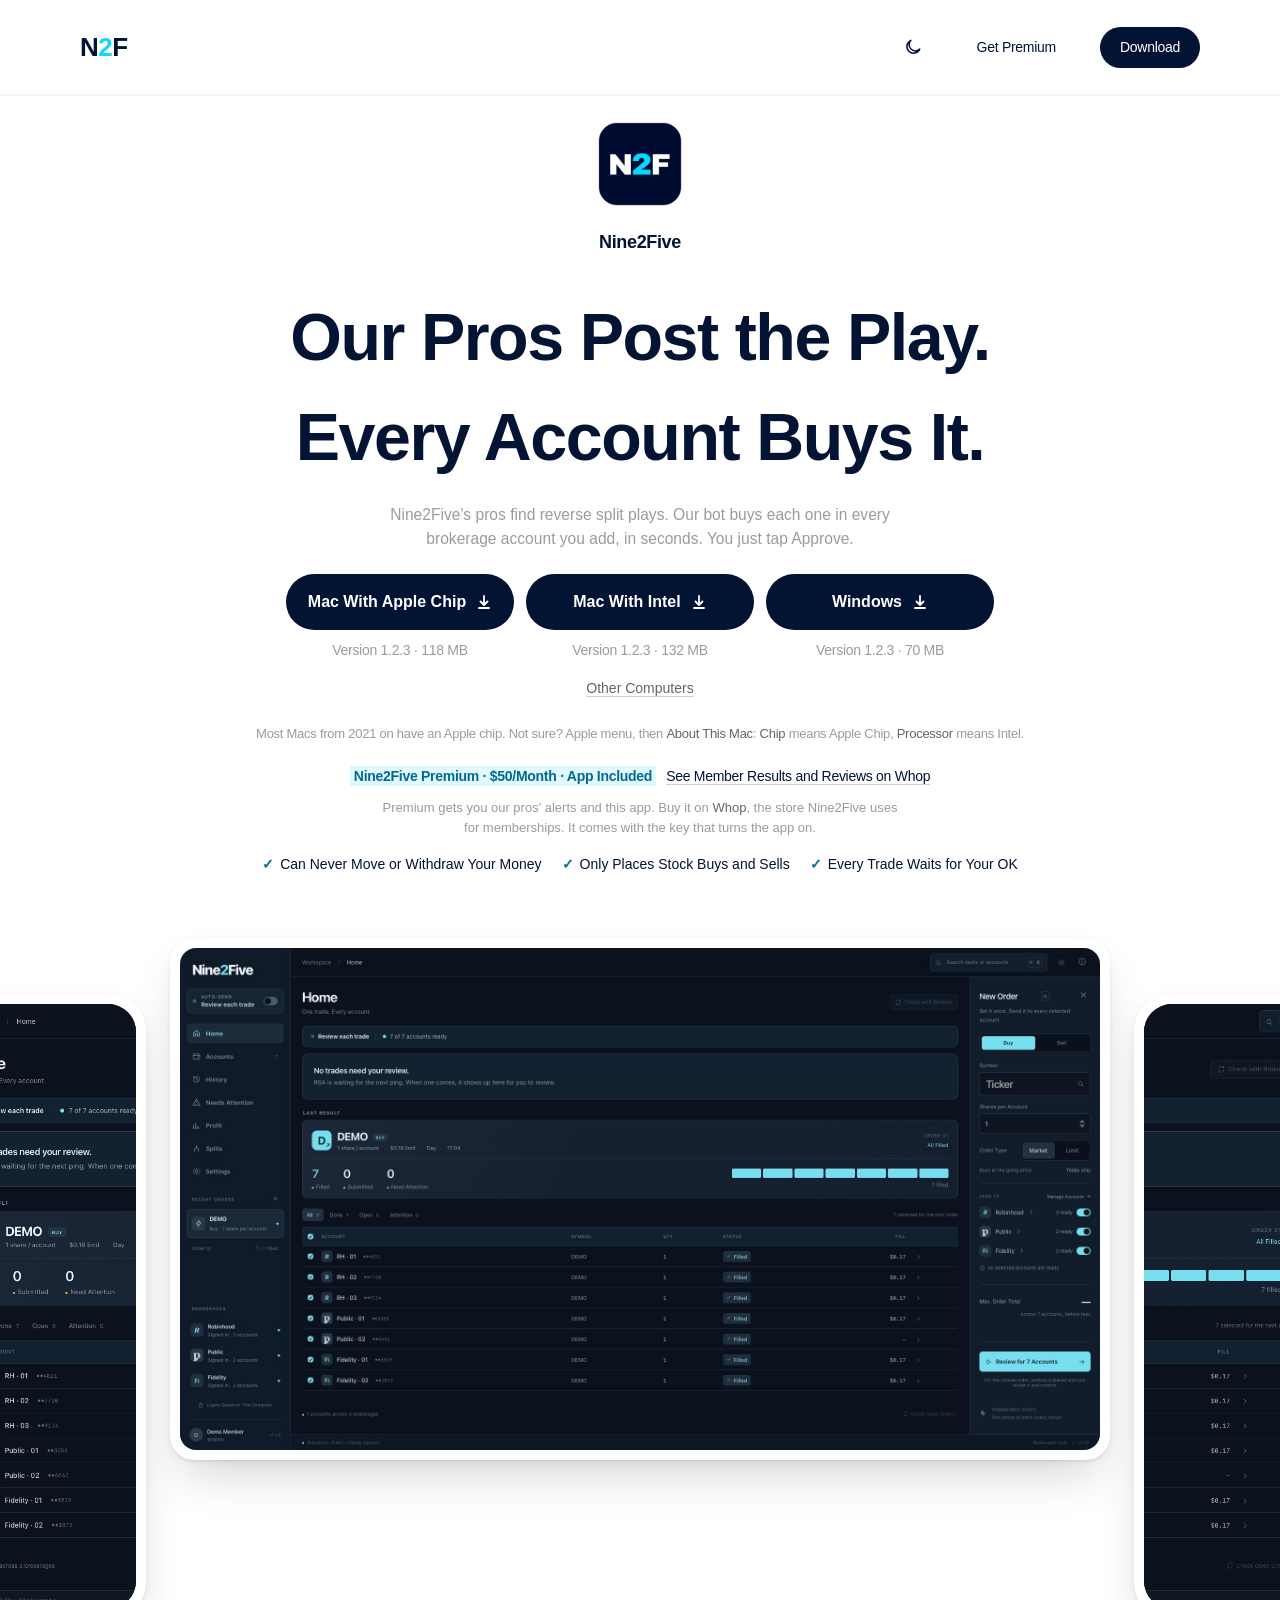
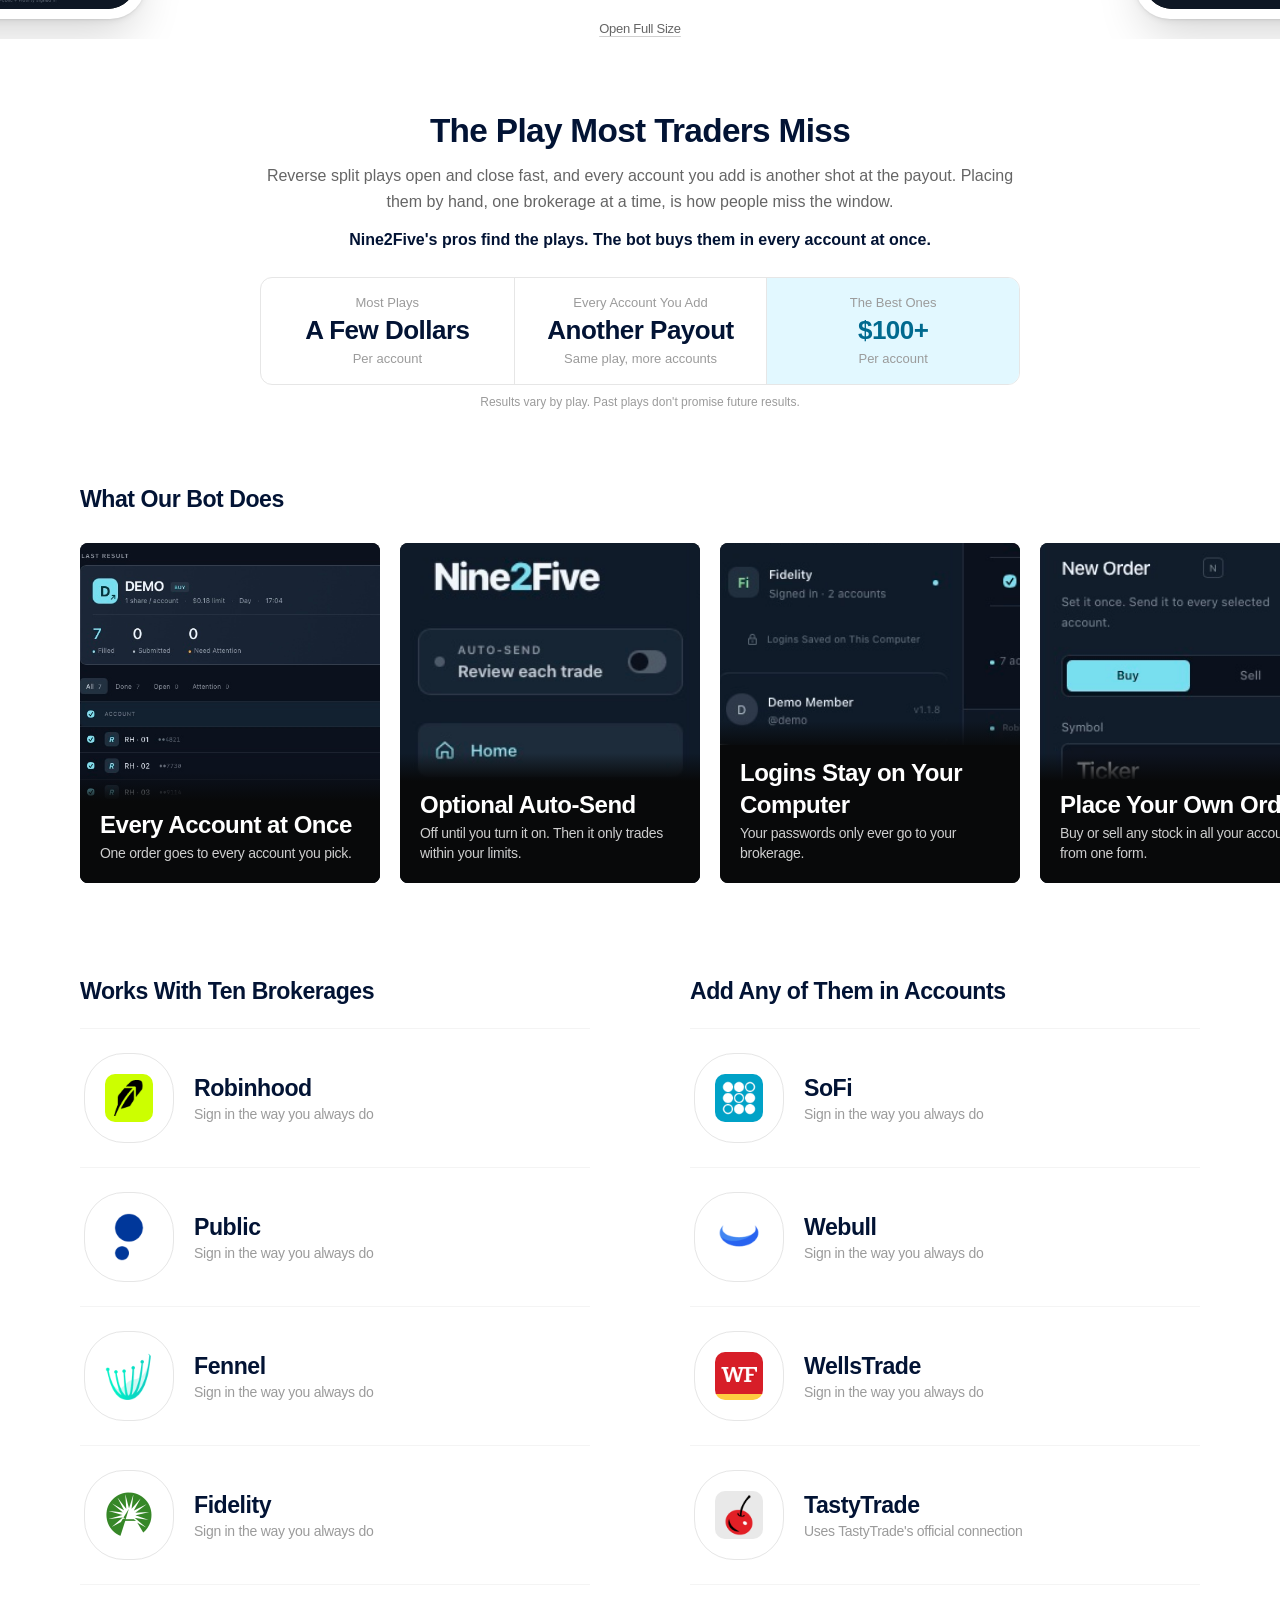
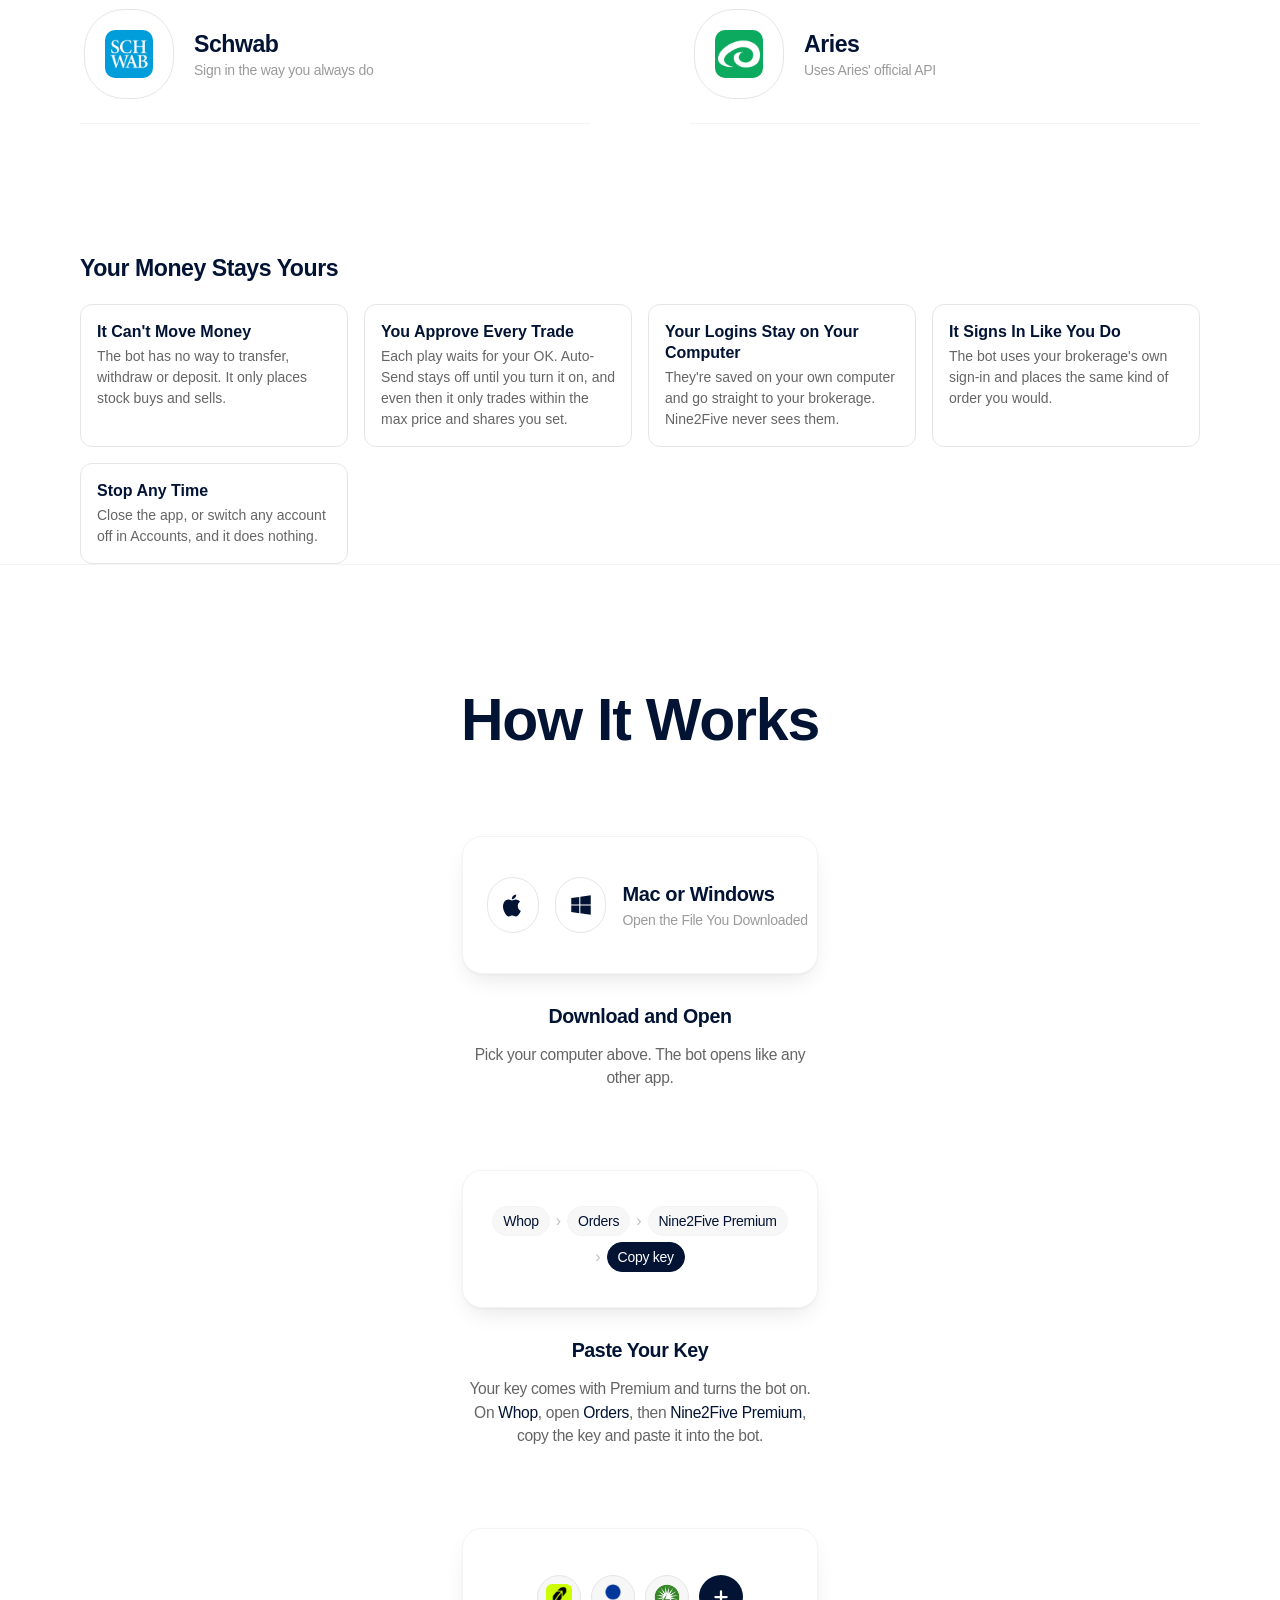
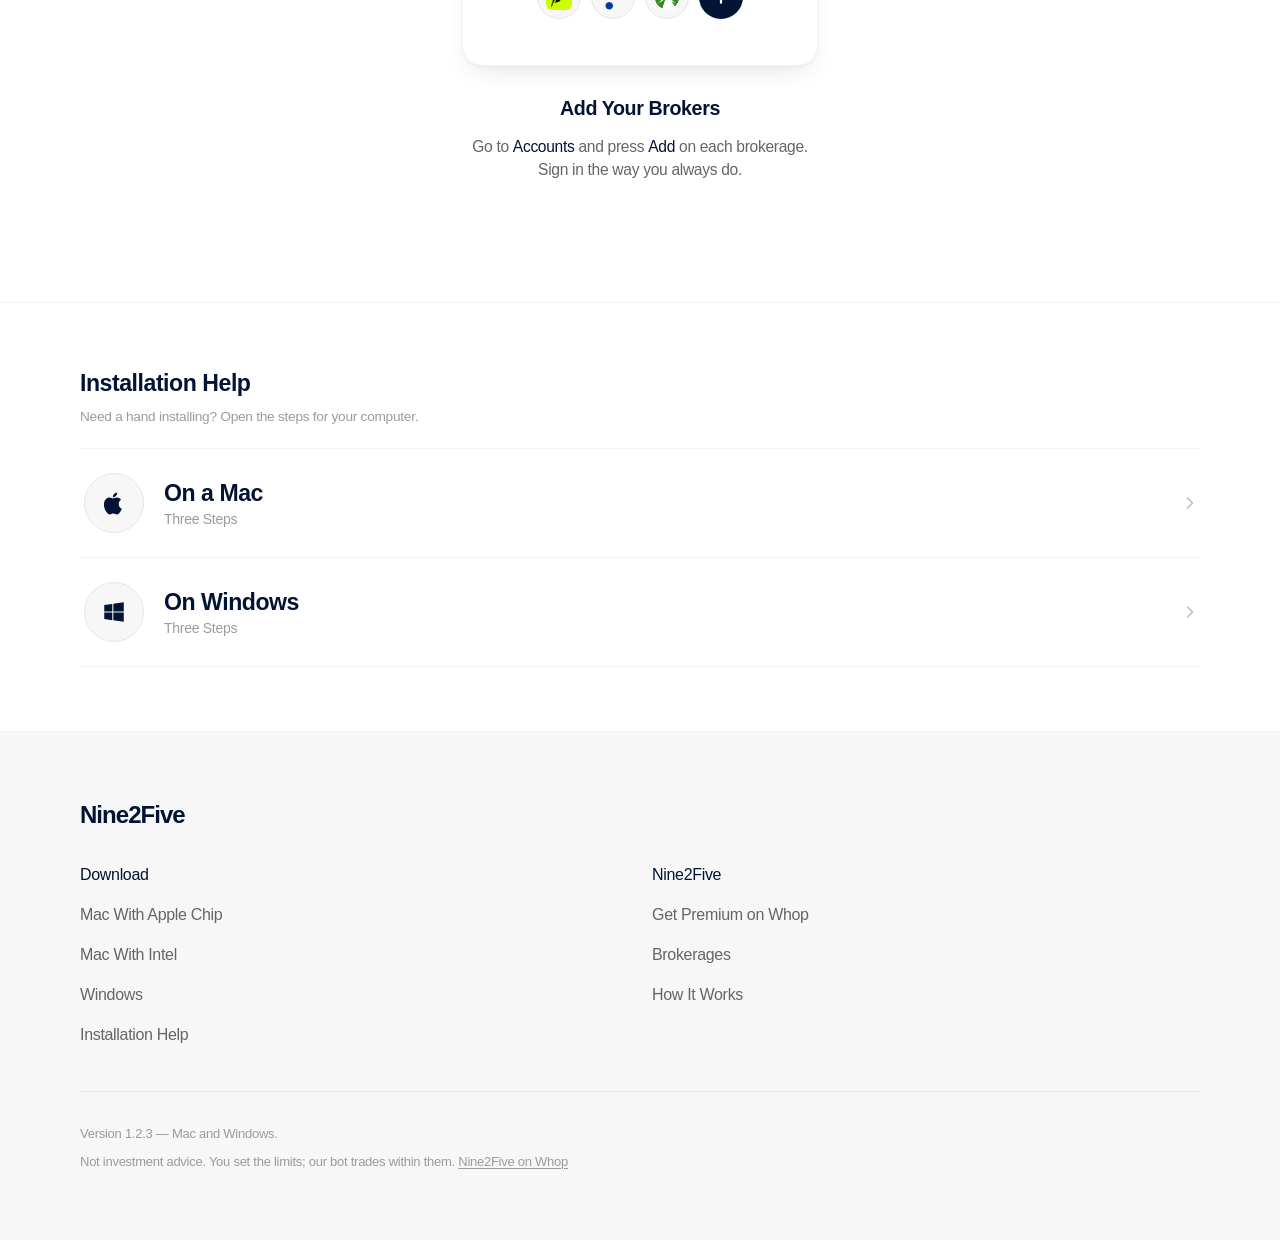
==== index.html @ 112e2617 "Revert "RSA 1.2.4" This reverts commit aee859b80b00ed5a3b3fd7ca9070cc7a23adeeb8." ====
<!doctype html>
<html lang="en">
<head>
<script>
// light or dark before anything draws: the visitor's own pick, else their computer's setting
(function () {
  var t = null;
  try { t = localStorage.getItem("n2f-theme"); } catch (e) {}
  if (t !== "light" && t !== "dark") t = window.matchMedia && matchMedia("(prefers-color-scheme: dark)").matches ? "dark" : "light";
  document.documentElement.dataset.theme = t;
})();
</script>
<meta charset="utf-8">
<meta name="viewport" content="width=device-width,initial-scale=1">
<title>Download the Nine2Five Bot</title>
<meta name="description" content="Our bot, built for Nine2Five members. When Nine2Five posts a reverse split play, our bot buys it in every brokerage account you add, in seconds. Included with Nine2Five Premium. Mac and Windows. Included with Nine2Five Premium, $50.00 a month.">
<link rel="icon" href="icon-256.png">
<link rel="preconnect" href="https://api.fontshare.com">
<link rel="preconnect" href="https://cdn.fontshare.com" crossorigin>
<link href="https://api.fontshare.com/v2/css?f[]=satoshi@400,500,700,900&display=swap" rel="stylesheet">
<style>
/* Tokens pulled from joinautopilot.com with getComputedStyle (1440x900, Firefox) */
:root {
  --ink: #212121;        /* body text */
  --h1: #021334;         /* hero headline (logo navy) */
  --black: #021334;      /* section titles, strong text (logo navy) */
  --body: #656565;       /* step copy, footer links */
  --quiet: #9B9B9B;      /* hero sub, small captions */
  --line: #F4F4F4;       /* nav 2px line, row dividers, section borders */
  --well: #F7F7F7;       /* footer */
  --ring: #E6E6E6;       /* avatar ring (lab 91.6) */
  --green: #006a8f; --green-bg: #e2f8ff;   /* Premium tag: logo cyan family, readable on white */
  --cyan: #10d6fe;       /* logo cyan */
  --bg: #fff;            /* page, nav, cards */
  --strong: #021334;     /* big headings */
  --chev: #bfbfbf;       /* chevrons, crumb arrows */
  --ul: #cfcfcf;         /* link underlines */
  --btn-bg: #021334; --btn-ink: #fff; --btn-hover: #0a2a5e;
  --frame: #fff;         /* screenshot bezel */
  --gutter: 80px;
  --sans: "Satoshi", -apple-system, BlinkMacSystemFont, "Segoe UI", Roboto, "Helvetica Neue", Arial, sans-serif;
}
/* dark mode (Brandon 10-30): follows the computer unless the visitor picks with the toggle */
:root[data-theme=dark] {
  --ink: #e6edf7; --h1: #fff; --black: #f1f5fb; --body: #a3b3cb; --quiet: #8396b4;
  --line: #0e2550; --well: #071c43; --ring: #173163; --green: #10d6fe; --green-bg: rgba(16,214,254,.12);
  --bg: #021334; --strong: #fff; --chev: #4a5f86; --ul: #3a5180;
  --btn-bg: #10d6fe; --btn-ink: #021334; --btn-hover: #4fe0ff; --frame: #0b2350;
  color-scheme: dark;
}
* { box-sizing: border-box; }
html { scroll-behavior: smooth; background: var(--bg); }
body { margin: 0 auto; max-width: 1440px; background: var(--bg); color: var(--ink);
  font: 400 16px/24px var(--sans); -webkit-font-smoothing: antialiased; overflow-x: hidden; padding-top: 96px; }
a { color: inherit; text-decoration: none; }
img { display: block; }
button { font: inherit; color: inherit; background: none; border: 0; padding: 0; cursor: pointer; }
ul { list-style: none; margin: 0; padding: 0; }
h1, h2, h3, p { margin: 0; }
.wrap { padding: 0 var(--gutter); }
.phone-only, .btn.phone-only { display: none; }
html:not(.phone) .phone-only { display: none !important; }
html.phone .phone-only { display: block; }
html.phone .btn.phone-only { display: inline-flex; }
html.phone .desk-only { display: none !important; }

/* ---- nav: fixed, 96px, 2px #F4F4F4 line, 80px side padding ---- */
.nav { position: fixed; top: 0; left: 0; right: 0; z-index: 50; margin: 0 auto; max-width: 1440px; height: 96px;
  display: flex; align-items: center; justify-content: space-between; padding: 0 var(--gutter);
  background: var(--bg); border-bottom: 2px solid var(--line); }
.mark { display: flex; align-items: center; gap: 7px; color: var(--ink); }
.mark .n2f { font-size: 26px; line-height: 1; font-weight: 900; letter-spacing: -0.5px; color: var(--black); }
.mark .n2f b { color: var(--cyan); font-weight: 900; }
.sr { position: absolute; width: 1px; height: 1px; overflow: hidden; clip: rect(0 0 0 0); white-space: nowrap; }
.mark span { font-size: 20px; line-height: 22px; font-weight: 700; letter-spacing: -0.4px; }
.nav .right { display: flex; align-items: center; gap: 24px; font-size: 14px; line-height: 21px; font-weight: 500; letter-spacing: -0.28px; }
.nav .right .plain { color: var(--black); padding: 10px 20px; border-radius: 9999px; }
.nav .right .plain:hover { background: var(--well); }
.theme-toggle { width: 40px; height: 40px; border-radius: 9999px; display: grid; place-items: center; color: var(--black); }
.theme-toggle:hover { background: var(--well); }
.theme-toggle svg { width: 20px; height: 20px; }
.theme-toggle .sun, :root[data-theme=dark] .theme-toggle .moon { display: none; }
:root[data-theme=dark] .theme-toggle .sun { display: block; }

/* ---- pill buttons (nav: 14px/500, 10px 20px; hero: 16px/700, 16px 32px, 56px tall) ---- */
.btn { display: inline-flex; align-items: center; justify-content: center; gap: 10px; white-space: nowrap;
  background: var(--btn-bg); color: var(--btn-ink); border-radius: 9999px; padding: 10px 20px;
  font-size: 14px; line-height: 21px; font-weight: 500; letter-spacing: -0.28px; transition: background .15s ease, transform .15s ease; }
.btn:hover { background: var(--btn-hover); }
.btn:active { transform: scale(.98); }
.btn.lg { padding: 16px 32px; font-size: 16px; line-height: 24px; font-weight: 700; letter-spacing: 0; }
.btn svg { width: 16px; height: 16px; flex: none; }

/* ---- hero ---- */
.hero { position: relative; display: flex; flex-direction: column; align-items: center; overflow: hidden; padding-top: 20px; min-height: 1159px; }
.appicon { display: flex; flex-direction: column; align-items: center; gap: 16px; }
.appicon .tile { width: 96px; height: 96px; display: block; }
:root[data-theme=dark] .appicon .tile { filter: drop-shadow(0 0 1px rgba(16,214,254,.55)) drop-shadow(0 10px 28px rgba(0,0,0,.45)); }
.appicon .tile svg { width: 52px; height: 52px; }
.appicon p { font-size: 18px; line-height: 28px; font-weight: 700; letter-spacing: -0.36px; color: var(--h1); }
.hero h1 { padding: 32px 0 16px; text-align: center; font-weight: 700; color: var(--h1);
  font-size: clamp(35px, 3.524vw + 21.26px, 72px); line-height: 1.5; letter-spacing: -1.44px; }
.hero .sub { text-align: center; color: var(--quiet); font-weight: 500; font-size: clamp(13.5px, 0.235vw + 12.6px, 16px); line-height: 1.5; max-width: 560px; padding: 0 16px; }

.dl-row { display: flex; justify-content: center; gap: 12px; margin-top: 24px; }
.dl { display: flex; flex-direction: column; align-items: center; gap: 10px; }
.dl .btn.lg { width: 228px; }
.dl-row.one .dl:not(.mine) { display: none; }
.other-dl { display: block; margin: 12px auto 0; background: none; border: 0; padding: 4px 8px; font: inherit; font-size: 14px; font-weight: 500; color: var(--body); text-decoration: underline; text-underline-offset: 3px; text-decoration-color: var(--ul); cursor: pointer; }
.dl .meta { font-size: 14px; line-height: 20px; font-weight: 500; letter-spacing: -0.28px; color: var(--quiet); }
.which { margin-top: 20px; font-size: 13px; line-height: 20px; letter-spacing: -0.26px; color: var(--quiet); text-align: center; padding: 0 16px; }
.which b { font-weight: 500; color: var(--body); }
.premium { margin-top: 22px; display: flex; align-items: center; gap: 10px; flex-wrap: wrap; justify-content: center; padding: 0 16px; }
.premium .tag { background: var(--green-bg); color: var(--green); font-weight: 700; font-size: 14px; line-height: 20px; letter-spacing: -0.28px; padding: 0 4px; }
.premium a { font-size: 14px; line-height: 20px; font-weight: 500; letter-spacing: -0.28px; color: var(--black); text-decoration: underline; text-underline-offset: 3px; text-decoration-color: var(--ul); }
.premium a:hover { text-decoration-color: var(--black); }

/* phone handoff (copied behaviour from final-3) */
.handoff { display: none; flex-direction: column; align-items: center; gap: 12px; margin-top: 24px; padding: 0 16px; width: 100%; }
html.phone .handoff { display: flex; }
.handoff .note { font-size: 14px; line-height: 20px; color: var(--quiet); font-weight: 500; letter-spacing: -0.28px; text-align: center; }
.handoff .copied { display: none; font-size: 14px; line-height: 20px; color: var(--green); font-weight: 500; letter-spacing: -0.28px; text-align: center; }
.handoff .fallback { display: none; width: 100%; max-width: 360px; }
.handoff .fallback input { width: 100%; margin-top: 8px; border: 1px solid var(--ring); border-radius: 9999px; padding: 10px 16px; font: inherit; font-size: 14px; color: var(--ink); background: var(--bg); }
.handoff.ok .copied { display: block; } .handoff.ok .note { display: none; }
.handoff.fail .fallback { display: block; }
.dl-toggle { margin-top: 4px; font-size: 14px; line-height: 20px; font-weight: 500; letter-spacing: -0.28px; color: var(--body); display: inline-flex; align-items: center; gap: 6px; }
.dl-toggle .chev { width: 14px; height: 14px; transition: transform .2s; }
html.phone .collapsible { display: none; }
html.phone .dlbox.open .collapsible { display: block; }
html.phone .dlbox.open .dl-toggle .chev { transform: rotate(180deg); }
.dlbox { display: flex; flex-direction: column; align-items: center; width: 100%; }

/* ---- the app, in Autopilot's row-of-screens presentation ---- */
.screens { margin-top: 64px; width: 100%; display: flex; align-items: flex-start; justify-content: center; gap: 24px; padding-bottom: 56px; }
.screen { flex: none; background: var(--frame); border-radius: 36px; padding: 10px;
  box-shadow: 0 1px 2px rgba(0,0,0,.06), 0 2px 6px rgba(0,0,0,.06), 0 24px 48px -12px rgba(0,0,0,.18); overflow: hidden; }
.screen .pic { position: relative; overflow: hidden; border-radius: 28px; background: #08090a; }
.screen img { position: absolute; max-width: none; }
.screen.side { width: 340px; }
.screen.side .pic { width: 320px; height: 605px; }
.screen.side img { height: 605px; width: auto; top: 0; }
.screen.side.l img { left: 0; }
.screen.side.r img { right: 0; }
.screen.down { transform: translateY(56px); }
.screen.up { transform: none; }
.screen.main { width: 940px; border-radius: 24px; }
.screen.main .pic { width: 920px; height: auto; border-radius: 16px; }
.screen.main img { position: static; width: 100%; height: auto; }
.whop-say { max-width: 560px; margin: 12px auto 0; font-size: 13px; line-height: 20px; color: var(--quiet); text-align: center; padding: 0 16px; }
.whop-say b { font-weight: 500; color: var(--body); }
.safe-line { list-style: none; display: flex; flex-wrap: wrap; justify-content: center; gap: 8px 20px; margin: 16px 0 0; padding: 0 16px; font-size: 14px; line-height: 20px; font-weight: 500; color: var(--black); }
.safe-line li::before { content: "\2713"; color: var(--green); font-weight: 700; margin-right: 6px; }
.explain { max-width: 760px; margin: 72px auto 0; padding: 0 var(--gutter); box-sizing: content-box; text-align: center; }
.explain .sec-h { font-size: clamp(24px, 1.2vw + 18px, 36px); line-height: 1.2; }
.explain .lead { margin-top: 12px; font-size: 16px; line-height: 26px; color: var(--body); }
.explain .lead b { color: var(--black); font-weight: 700; }
.explain .proof { margin: 24px auto 0; display: grid; grid-template-columns: repeat(3, 1fr); border: 1px solid var(--ring); border-radius: 12px; overflow: hidden; }
.explain .proof div { padding: 16px 12px; display: flex; flex-direction: column; gap: 4px; border-left: 1px solid var(--ring); }
.explain .proof div:first-child { border-left: 0; }
.explain .proof b { font-size: clamp(20px, 1.2vw + 14px, 26px); line-height: 1.15; font-weight: 700; color: var(--black); letter-spacing: -0.02em; }
.explain .proof span { font-size: 13px; line-height: 18px; color: var(--quiet); }
.explain .proof .win { background: var(--green-bg); }
.explain .proof .win b { color: var(--green); }
.explain .fine-print { margin-top: 8px; font-size: 12px; line-height: 18px; color: var(--quiet); }
.safety { padding: 64px var(--gutter) 0; }
.safety ul { list-style: none; padding: 0; margin: 20px 0 0; display: grid; grid-template-columns: repeat(auto-fit, minmax(240px, 1fr)); gap: 16px; }
.safety li { border: 1px solid var(--ring); border-radius: 12px; padding: 16px; font-size: 14px; line-height: 21px; color: var(--body); }
.safety li b { display: block; margin-bottom: 4px; font-size: 16px; color: var(--black); }
.screens-cap { margin-top: 0; font-size: 13px; line-height: 20px; letter-spacing: -0.26px; color: var(--quiet); text-align: center; }
.screens-cap a { color: var(--body); text-decoration: underline; text-underline-offset: 3px; text-decoration-color: var(--ul); }

/* ---- section headers (Featured / Top Performers / Pilots pattern) ---- */
.sec-h { font-size: clamp(18px, 0.571vw + 15.8px, 24px); line-height: 32px; font-weight: 700; letter-spacing: -0.02em; color: var(--black); }
.sec-sub { font-size: clamp(12px, 0.19vw + 11.26px, 14px); line-height: 20px; font-weight: 500; letter-spacing: -0.02em; color: var(--quiet); margin-top: 8px; }

/* Featured cards: 320 square cells, 8px radius image, white title at the bottom */
.featured { display: flex; flex-direction: column; margin-top: 72px; }
.featured .sec-h { padding-left: var(--gutter); }
.cards { display: flex; align-items: center; overflow-x: auto; padding: 8px 0 8px var(--gutter); scrollbar-width: none; }
.cards::-webkit-scrollbar { display: none; }
.card { flex: none; width: 320px; height: 380px; padding: 20px 20px 20px 0; }
.card .fig { position: relative; width: 100%; height: 100%; border-radius: 8px; overflow: hidden; background: #08090a; }
.card .fig img { position: absolute; max-width: none; }
/* the screenshot stays fully visible above; the words sit on their own solid strip below it */
.card .txt { position: absolute; left: 0; right: 0; bottom: 0; z-index: 2; color: #fff; padding: 36px 20px 20px; background: linear-gradient(180deg, rgba(8,9,10,0) 0, #08090a 28px); }
.card .badge { display: inline-block; width: min-content; white-space: nowrap; border-radius: 2px; border: 1px solid rgba(255,255,255,.04); background: rgba(0,0,0,.12); backdrop-filter: blur(2px);
  padding: 4px 8px; font-size: 12px; line-height: 16px; font-weight: 500; letter-spacing: -0.24px; margin-bottom: 8px; }
.card .t { font-size: 24px; line-height: 32px; font-weight: 700; letter-spacing: -0.48px; }
.card .s { font-size: 14px; line-height: 20px; letter-spacing: -0.28px; color: rgba(255,255,255,.8); font-weight: 500; margin-top: 2px; }

/* Two-column list (Top Performers / Popular pattern) */
.lists { margin-top: 64px; padding: 0 var(--gutter) 64px; display: flex; justify-content: space-between; gap: 24px 100px; flex-wrap: wrap; }
.list { flex: 1; min-width: 320px; display: flex; flex-direction: column; gap: 21px; }
.list .head { display: flex; align-items: center; gap: 12px; height: 32px; }
.rows li { display: flex; align-items: center; justify-content: space-between; padding: 20px 0; border-bottom: 1px solid var(--line); }
.rows li:first-child { border-top: 1px solid var(--line); }
.row-l { display: flex; align-items: center; gap: 20px; padding: 4px 0 4px 4px; min-width: 0; }
.avatar { width: 90px; height: 90px; border-radius: 40px; border: 1px solid var(--ring); background: var(--well); display: grid; place-items: center;
  font-size: 30px; font-weight: 700; letter-spacing: -0.6px; color: var(--black); flex: none; }
.rows .t { font-size: clamp(18px, 0.571vw + 15.8px, 24px); line-height: 32px; font-weight: 700; letter-spacing: -0.02em; color: var(--black); }
.rows .s { font-size: 14px; line-height: 20px; font-weight: 500; letter-spacing: -0.28px; color: var(--quiet); }
.rows .chev { width: 20px; height: 20px; color: var(--chev); flex: none; }

/* ---- How it works: bordered band, 120px padding, 64px title, stacked steps ---- */
.how { display: flex; flex-direction: column; align-items: center; justify-content: center; gap: 80px; padding: 120px 16px; border-top: 1px solid var(--line); border-bottom: 1px solid var(--line); }
.how h2 { text-align: center; font-weight: 700; color: var(--strong); font-size: clamp(31px, 3.143vw + 18.7px, 64px); line-height: 1.2; letter-spacing: -0.02em; }
.steps { display: flex; flex-direction: column; align-items: center; gap: 80px; }
.step { display: flex; flex-direction: column; align-items: center; gap: 28px; width: 356px; max-width: 100%; }
.step .shot { width: 356px; max-width: 100%; height: 138px; background: var(--bg); border: 1px solid var(--line); border-radius: 20px;
  box-shadow: 0 1px 2px rgba(0,0,0,.04), 0 10px 24px -8px rgba(0,0,0,.12); display: flex; align-items: center; justify-content: center; gap: 16px; padding: 20px 24px; }
.step .shot .ico { width: 56px; height: 56px; border-radius: 9999px; border: 1px solid var(--ring); background: var(--bg); display: grid; place-items: center; color: var(--black); }
.step .shot .ico svg { width: 26px; height: 26px; }
.step .shot .ico.dark { background: var(--btn-bg); color: var(--btn-ink); border-color: var(--btn-bg); }
.step .shot .lines { display: flex; flex-direction: column; gap: 2px; text-align: left; min-width: 0; }
.step .shot .lines b { font-size: 20px; line-height: 28px; font-weight: 700; letter-spacing: -0.4px; color: var(--strong); white-space: nowrap; }
.step .shot .lines span { font-size: 14px; line-height: 20px; font-weight: 500; letter-spacing: -0.28px; color: var(--quiet); white-space: nowrap; }
.step .shot .crumbs { display: flex; align-items: center; gap: 6px; flex-wrap: wrap; justify-content: center; }
.step .shot .crumbs i { font-style: normal; font-size: 14px; line-height: 20px; font-weight: 500; letter-spacing: -0.28px; color: var(--black); background: var(--well); border: 1px solid var(--line); border-radius: 9999px; padding: 4px 10px; }
.step .shot .crumbs i.key { background: var(--btn-bg); color: var(--btn-ink); border-color: var(--btn-bg); }
.step .shot .crumbs em { font-style: normal; color: var(--chev); }
.step .shot .brokers { display: flex; align-items: center; gap: 10px; }
.step .shot .brokers i img { width: 26px; height: 26px; border-radius: 6px; }
.step .shot .brokers i { font-style: normal; width: 44px; height: 44px; border-radius: 9999px; border: 1px solid var(--ring); background: var(--well); display: grid; place-items: center; font-weight: 700; font-size: 17px; letter-spacing: -0.3px; color: var(--black); }
.step .shot .brokers .plus { width: 44px; height: 44px; border-radius: 9999px; background: var(--btn-bg); color: var(--btn-ink); display: grid; place-items: center; }
.step .shot .brokers .plus svg { width: 18px; height: 18px; }
.step .words { display: flex; flex-direction: column; gap: 12px; text-align: center; }
.step h3 { font-weight: 700; color: var(--strong); font-size: clamp(17.5px, 0.238vw + 16.6px, 20px); line-height: 1.5; letter-spacing: -0.02em; }
.step p { color: var(--body); font-size: clamp(13.5px, 0.235vw + 12.6px, 16px); line-height: 1.5; letter-spacing: -0.02em; }
.step p b { font-weight: 500; color: var(--black); }

/* ---- Installation help: list rows with disclosures ---- */
.help { padding: 64px var(--gutter); display: flex; flex-direction: column; gap: 21px; }
.help details { border-bottom: 1px solid var(--line); }
.help details:first-of-type { border-top: 1px solid var(--line); }
.help summary { list-style: none; cursor: pointer; display: flex; align-items: center; justify-content: space-between; padding: 20px 0; gap: 20px; }
.help summary::-webkit-details-marker { display: none; }
.avatar.logo { background: #fff; overflow: hidden; }
.avatar.logo img { width: 54%; height: 54%; object-fit: contain; border-radius: 10px; }
.help .row-l .avatar { width: 60px; height: 60px; border-radius: 30px; font-size: 22px; }
.help .row-l .avatar svg { width: 26px; height: 26px; }
.help summary .chev { width: 20px; height: 20px; color: var(--chev); flex: none; transition: transform .2s; }
.help details[open] summary .chev { transform: rotate(90deg); }
.help ol { margin: 0; padding: 0 0 24px 110px; display: flex; flex-direction: column; gap: 10px; color: var(--body); font-size: 16px; line-height: 24px; letter-spacing: -0.32px; max-width: 760px; }
.help ol b { font-weight: 500; color: var(--black); }

/* ---- footer: #F7F7F7, 68px 80px ---- */
footer { background: var(--well); padding: 68px var(--gutter); display: flex; flex-direction: column; }
footer .brand { font-size: 24px; line-height: 32px; font-weight: 700; letter-spacing: -0.96px; color: var(--strong); padding-bottom: 32px; }
footer .cols { display: flex; gap: 24px; }
footer .col { flex: 1; display: flex; flex-direction: column; gap: 16px; }
footer h3 { font-size: 16px; line-height: 24px; font-weight: 500; letter-spacing: -0.32px; color: var(--strong); }
footer .col a, footer .col span.l { font-size: 16px; line-height: 24px; letter-spacing: -0.32px; color: var(--body); display: block; }
footer .col a:hover { color: var(--strong); }
footer hr { border: 0; border-top: 1px solid var(--ring); margin: 44px 0 32px; }
footer .fine { display: flex; flex-direction: column; gap: 8px; color: var(--quiet); font-weight: 300; font-size: 13px; line-height: 20px; letter-spacing: -0.26px; }
footer .fine a { text-decoration: underline; text-underline-offset: 2px; }

/* ---- phone (Autopilot: nav 72px, 16px gutters, 200px screens) ---- */
@media (max-width: 1023px) {
  :root { --gutter: 16px; }
  body { padding-top: 72px; }
  .nav { height: 72px; }
  .nav .right { font-size: clamp(11.6px, 0.228vw + 10.7px, 14px); gap: 12px; }
  .nav .right .plain { padding: 8px 12px; }
  .mark span { font-size: 17px; line-height: 20px; }
  .hero { min-height: 0; padding-bottom: 24px; }
  .hero h1 { padding: 8px 16px; }
  .btn.lg { padding: 12px 24px; font-size: 14.5px; line-height: 22px; gap: 8px; }
  .dl-row { margin-top: 16px; flex-direction: column; align-items: center; gap: 16px; }
  .dl .btn.lg { width: 240px; }
  .screens { margin-top: 48px; flex-wrap: wrap; gap: 12px; padding: 0 16px 8px; }
  .screen.main { width: 100%; border-radius: 16px; padding: 6px; order: 0; }
  .screen.main .pic { width: 100%; border-radius: 10px; }
  .screen.side { width: calc(50% - 6px); border-radius: 20px; padding: 6px; transform: none; }
  .screen.side .pic { width: 100%; height: 300px; border-radius: 14px; }
  .screen.side img { height: 300px; }
  .screen.side.l { order: 1; } .screen.side.r { order: 2; }
  .lists { margin-top: 48px; padding-bottom: 48px; gap: 40px; }
  .rows li { padding: 16px 0; }
  .avatar { width: 72px; height: 72px; border-radius: 36px; font-size: 26px; }
  .how { gap: 48px; padding: 64px 16px; }
  .steps { gap: 48px; }
  .help { padding: 48px var(--gutter); }
  .help ol { padding-left: 0; }
  footer { padding: 40px var(--gutter); }
  footer .cols { flex-direction: column; gap: 32px; }
}
@media (max-width: 760px) {
  .cards { flex-direction: column; align-items: stretch; overflow: visible; padding: 8px var(--gutter); gap: 16px; }
  .card { width: 100%; max-width: 320px; height: 360px; padding: 0; margin: 0 auto; }
  .explain .proof { grid-template-columns: 1fr; }
  .explain .proof div { border-left: 0; border-top: 1px solid var(--ring); }
  .explain .proof div:first-child { border-top: 0; }
}
@media (max-width: 420px) { .nav .right .plain { padding: 8px 6px; } }
</style>
</head>
<body>

<nav class="nav">
  <a class="mark" href="./" aria-label="The Nine2Five bot">
    <span class="n2f" aria-hidden="true">N<b>2</b>F</span>
    <span class="sr">Nine2Five</span>
  </a>
  <div class="right">
    <button class="theme-toggle" type="button" id="theme-toggle" aria-label="Switch light or dark mode" title="Light / dark mode">
      <svg class="sun" viewBox="0 0 24 24" fill="none" stroke="currentColor" stroke-width="1.8" stroke-linecap="round" aria-hidden="true"><circle cx="12" cy="12" r="4"/><path d="M12 2v2M12 20v2M4.9 4.9l1.4 1.4M17.7 17.7l1.4 1.4M2 12h2M20 12h2M4.9 19.1l1.4-1.4M17.7 6.3l1.4-1.4"/></svg>
      <svg class="moon" viewBox="0 0 24 24" fill="none" stroke="currentColor" stroke-width="1.8" stroke-linecap="round" stroke-linejoin="round" aria-hidden="true"><path d="M20 14.5A8 8 0 1 1 9.5 4a6.5 6.5 0 0 0 10.5 10.5z"/></svg>
    </button>
    <a class="plain" href="https://whop.com/ninetwofive/">Get Premium</a>
    <a class="btn desk-only" href="#download">Download</a>
    <button class="btn phone-only" type="button" data-copy-link>Copy Download Link</button>
  </div>
</nav>

<main>
  <section class="hero" id="download">
    <div class="appicon">
      <img class="tile" src="icon-256.png" width="84" height="84" alt="">
      <p>Nine2Five</p>
    </div>
    <h1>Our Pros Post the Play.<br>Every Account Buys It.</h1>
    <p class="sub">Nine2Five's pros find reverse split plays. Our bot buys each one in every brokerage account you add, in seconds. You just tap Approve.</p>

    <div class="dlbox" id="dlbox">
      <!-- phone: hand the page to a computer instead of offering desktop installers -->
      <div class="handoff" id="handoff">
        <button class="btn lg" type="button" data-copy-link>
          <svg viewBox="0 0 24 24" fill="none" stroke="currentColor" stroke-width="2" stroke-linecap="round" stroke-linejoin="round" aria-hidden="true"><rect x="9" y="9" width="13" height="13" rx="2"/><path d="M5 15H4a2 2 0 0 1-2-2V4a2 2 0 0 1 2-2h9a2 2 0 0 1 2 2v1"/></svg>
          Copy Download Link
        </button>
        <p class="note">Open this link on your Mac or Windows computer.</p>
        <p class="copied" role="status"><b>Link copied.</b> Open it on your Mac or Windows computer.</p>
        <div class="fallback"><label class="note" for="dl-url">Copying didn't work. Select and copy this link:</label><input id="dl-url" type="text" readonly value="https://nine2five.live/"></div>
        <button class="dl-toggle" type="button" aria-expanded="false" aria-controls="dl-list">View Desktop Downloads
          <svg class="chev" viewBox="0 0 16 16" fill="none" stroke="currentColor" stroke-width="1.5" aria-hidden="true"><path d="M3 6l5 5 5-5"/></svg>
        </button>
      </div>

      <div class="collapsible" id="dl-list">
        <div class="dl-row" id="downloads">
          <div class="dl">
            <a class="btn lg" id="dl-mac" href="https://github.com/p4rk3rs/rsa-download/releases/latest/download/RSA-1.2.3-mac-apple-silicon.dmg">Mac With Apple Chip
              <svg viewBox="0 0 16 16" fill="none" stroke="currentColor" stroke-width="1.8" stroke-linecap="round" stroke-linejoin="round" aria-hidden="true"><path d="M8 2v9M4.5 7.5 8 11l3.5-3.5M3 14h10"/></svg></a>
            <span class="meta"><span id="mac-ver">Latest version</span> &middot; <span id="mac-meta">117 MB</span></span>
          </div>
          <div class="dl">
            <a class="btn lg" id="dl-mac-intel" href="https://github.com/p4rk3rs/rsa-download/releases/latest/download/RSA-1.2.3-mac-intel.dmg">Mac With Intel
              <svg viewBox="0 0 16 16" fill="none" stroke="currentColor" stroke-width="1.8" stroke-linecap="round" stroke-linejoin="round" aria-hidden="true"><path d="M8 2v9M4.5 7.5 8 11l3.5-3.5M3 14h10"/></svg></a>
            <span class="meta"><span id="mac-intel-ver">Latest version</span> &middot; <span id="mac-intel-meta">131 MB</span></span>
          </div>
          <div class="dl">
            <a class="btn lg" id="dl-win" href="https://github.com/p4rk3rs/rsa-download/releases/latest/download/RSA-1.2.3-windows-setup.exe">Windows
              <svg viewBox="0 0 16 16" fill="none" stroke="currentColor" stroke-width="1.8" stroke-linecap="round" stroke-linejoin="round" aria-hidden="true"><path d="M8 2v9M4.5 7.5 8 11l3.5-3.5M3 14h10"/></svg></a>
            <span class="meta"><span id="win-ver">Latest version</span> &middot; <span id="win-meta">69 MB</span></span>
          </div>
        </div>
        <button class="other-dl" type="button" id="other-dl">Other Computers</button>
        <p class="which">Most Macs from 2021 on have an Apple chip. Not sure? Apple menu, then <b>About This Mac</b>: <b>Chip</b> means Apple Chip, <b>Processor</b> means Intel.</p>
      </div>

      <div class="premium">
        <span class="tag">Nine2Five Premium &middot; $50/Month &middot; App Included</span>
        <a href="https://whop.com/ninetwofive/">See Member Results and Reviews on Whop</a>
      </div>
      <p class="whop-say">Premium gets you our pros' alerts and this app. Buy it on <b>Whop</b>, the store Nine2Five uses for memberships. It comes with the key that turns the app on.</p>
      <ul class="safe-line">
        <li>Can Never Move or Withdraw Your Money</li>
        <li>Only Places Stock Buys and Sells</li>
        <li>Every Trade Waits for Your OK</li>
      </ul>
    </div>

    <!-- the app, where Autopilot shows its row of phone screens -->
    <div class="screens" aria-label="Our bot">
      <div class="screen side l down"><div class="pic"><img src="hero.jpg" width="1960" height="1070" alt="Left side of our bot: the sidebar with Auto-Send, Home, Accounts, History, and the Brokerages list."></div></div>
      <div class="screen main up"><div class="pic"><img src="hero.jpg" width="1960" height="1070" alt="Our bot: the Home screen with a buy filled in all seven accounts across Robinhood, Public and Fidelity, with the New Order panel open."></div></div>
      <div class="screen side r down"><div class="pic"><img src="hero.jpg" width="1960" height="1070" alt="Right side of our bot: the New Order panel with Buy, Symbol, Shares per Account and the accounts it will send to."></div></div>
    </div>
    <p class="screens-cap"><a href="hero.jpg" target="_blank" rel="noopener">Open Full Size</a></p>
  </section>

  <!-- Why it matters, without the mechanics -->
  <section class="explain" id="what">
    <h2 class="sec-h">The Play Most Traders Miss</h2>
    <p class="lead">Reverse split plays open and close fast, and every account you add is another shot at the payout. Placing them by hand, one brokerage at a time, is how people miss the window.</p>
    <p class="lead"><b>Nine2Five's pros find the plays. The bot buys them in every account at once.</b></p>
    <div class="proof">
      <div><span>Most Plays</span><b>A Few Dollars</b><span>Per account</span></div>
      <div><span>Every Account You Add</span><b>Another Payout</b><span>Same play, more accounts</span></div>
      <div class="win"><span>The Best Ones</span><b>$100+</b><span>Per account</span></div>
    </div>
    <p class="fine-print">Results vary by play. Past plays don't promise future results.</p>
  </section>

  <!-- Featured-card pattern: what the bot does, each on a crop of the real screen -->
  <section class="featured">
    <h2 class="sec-h">What Our Bot Does</h2>
    <ul class="cards">
      <li class="card"><div class="fig">
        <img src="hero.jpg" alt="" style="width:1176px;left:-156px;top:-198px">
        <div class="txt"><p class="t">Every Account at Once</p><p class="s">One order goes to every account you pick.</p></div>
      </div></li>
      <li class="card"><div class="fig">
        <img src="hero.jpg" alt="" style="width:2509px;left:0;top:-26px">
        <div class="txt"><p class="t">Optional Auto-Send</p><p class="s">Off until you turn it on. Then it only trades within your limits.</p></div>
      </div></li>
      <li class="card"><div class="fig">
        <img src="hero.jpg" alt="" style="width:2156px;left:-16px;top:-975px">
        <div class="txt"><p class="t">Logins Stay on Your Computer</p><p class="s">Your passwords only ever go to your brokerage.</p></div>
      </div></li>
      <li class="card"><div class="fig">
        <img src="hero.jpg" alt="" style="width:2117px;left:-1818px;top:-86px">
        <div class="txt"><p class="t">Place Your Own Orders</p><p class="s">Buy or sell any stock in all your accounts from one form.</p></div>
      </div></li>
    </ul>
  </section>

  <!-- Two-column list pattern: the ten brokerages -->
  <section class="lists" id="brokerages">
    <div class="list">
      <div class="head"><h2 class="sec-h">Works With Ten Brokerages</h2></div>
      <ul class="rows">
        <li><div class="row-l"><div class="avatar logo"><img src="brokers/robinhood.png" alt="" width="48" height="48"></div><div><p class="t">Robinhood</p><p class="s">Sign in the way you always do</p></div></div></li>
        <li><div class="row-l"><div class="avatar logo"><img src="brokers/public.png" alt="" width="48" height="48"></div><div><p class="t">Public</p><p class="s">Sign in the way you always do</p></div></div></li>
        <li><div class="row-l"><div class="avatar logo"><img src="brokers/fennel.png" alt="" width="48" height="48"></div><div><p class="t">Fennel</p><p class="s">Sign in the way you always do</p></div></div></li>
        <li><div class="row-l"><div class="avatar logo"><img src="brokers/fidelity.png" alt="" width="48" height="48"></div><div><p class="t">Fidelity</p><p class="s">Sign in the way you always do</p></div></div></li>
        <li><div class="row-l"><div class="avatar logo"><img src="brokers/schwab.png" alt="" width="48" height="48"></div><div><p class="t">Schwab</p><p class="s">Sign in the way you always do</p></div></div></li>
      </ul>
    </div>
    <div class="list">
      <div class="head"><h2 class="sec-h">Add Any of Them in Accounts</h2></div>
      <ul class="rows">
        <li><div class="row-l"><div class="avatar logo"><img src="brokers/sofi.png" alt="" width="48" height="48"></div><div><p class="t">SoFi</p><p class="s">Sign in the way you always do</p></div></div></li>
        <li><div class="row-l"><div class="avatar logo"><img src="brokers/webull.png" alt="" width="48" height="48"></div><div><p class="t">Webull</p><p class="s">Sign in the way you always do</p></div></div></li>
        <li><div class="row-l"><div class="avatar logo"><img src="brokers/wellstrade.png" alt="" width="48" height="48"></div><div><p class="t">WellsTrade</p><p class="s">Sign in the way you always do</p></div></div></li>
        <li><div class="row-l"><div class="avatar logo"><img src="brokers/tastytrade.png" alt="" width="48" height="48"></div><div><p class="t">TastyTrade</p><p class="s">Uses TastyTrade's official connection</p></div></div></li>
        <li><div class="row-l"><div class="avatar logo"><img src="brokers/aries.png" alt="" width="48" height="48"></div><div><p class="t">Aries</p><p class="s">Uses Aries' official API</p></div></div></li>
      </ul>
    </div>
  </section>

  <!-- Safety, in plain words -->
  <section class="safety" id="safety">
    <h2 class="sec-h">Your Money Stays Yours</h2>
    <ul>
      <li><b>It Can't Move Money</b> The bot has no way to transfer, withdraw or deposit. It only places stock buys and sells.</li>
      <li><b>You Approve Every Trade</b> Each play waits for your OK. Auto-Send stays off until you turn it on, and even then it only trades within the max price and shares you set.</li>
      <li><b>Your Logins Stay on Your Computer</b> They're saved on your own computer and go straight to your brokerage. Nine2Five never sees them.</li>
      <li><b>It Signs In Like You Do</b> The bot uses your brokerage's own sign-in and places the same kind of order you would.</li>
      <li><b>Stop Any Time</b> Close the app, or switch any account off in Accounts, and it does nothing.</li>
    </ul>
  </section>

  <!-- How it works pattern: three setup steps -->
  <section class="how" id="setup">
    <h2>How It Works</h2>
    <div class="steps">
      <div class="step">
        <div class="shot">
          <div class="ico"><svg viewBox="0 0 24 24" fill="currentColor" aria-hidden="true"><path d="M16.4 12.6c0-2.4 2-3.6 2.1-3.7-1.2-1.7-3-1.9-3.6-2-1.5-.2-3 .9-3.8.9s-2-.9-3.3-.9C6.1 7 4.5 8 3.6 9.6c-1.8 3.2-.5 7.9 1.3 10.4.9 1.2 1.9 2.6 3.2 2.6 1.3-.1 1.8-.8 3.3-.8s2 .8 3.3.8c1.4 0 2.3-1.3 3.1-2.5 1-1.4 1.4-2.8 1.4-2.9-.1 0-2.8-1.1-2.8-4.6zM13.9 5.3c.7-.8 1.2-2 1-3.1-1 .1-2.2.7-2.9 1.5-.6.7-1.2 1.9-1 3 1.1.1 2.2-.6 2.9-1.4z"/></svg></div>
          <div class="ico"><svg viewBox="0 0 24 24" fill="currentColor" aria-hidden="true"><path d="M3 5.5 10.4 4.5v7H3zM11.4 4.4 21 3v8.5h-9.6zM3 12.5h7.4v7L3 18.5zM11.4 12.5H21V21l-9.6-1.4z"/></svg></div>
          <div class="lines"><b>Mac or Windows</b><span>Open the File You Downloaded</span></div>
        </div>
        <div class="words"><h3>Download and Open</h3><p>Pick your computer above. The bot opens like any other app.</p></div>
      </div>
      <div class="step">
        <div class="shot">
          <div class="crumbs"><i>Whop</i><em>&rsaquo;</em><i>Orders</i><em>&rsaquo;</em><i>Nine2Five Premium</i><em>&rsaquo;</em><i class="key">Copy key</i></div>
        </div>
        <div class="words"><h3>Paste Your Key</h3><p>Your key comes with Premium and turns the bot on. On <b>Whop</b>, open <b>Orders</b>, then <b>Nine2Five Premium</b>, copy the key and paste it into the bot.</p></div>
      </div>
      <div class="step">
        <div class="shot">
          <div class="brokers"><i><img src="brokers/robinhood.png" alt=""></i><i><img src="brokers/public.png" alt=""></i><i><img src="brokers/fidelity.png" alt=""></i><span class="plus"><svg viewBox="0 0 16 16" fill="none" stroke="currentColor" stroke-width="2" stroke-linecap="round" aria-hidden="true"><path d="M8 3v10M3 8h10"/></svg></span></div>
        </div>
        <div class="words"><h3>Add Your Brokers</h3><p>Go to <b>Accounts</b> and press <b>Add</b> on each brokerage. Sign in the way you always do.</p></div>
      </div>
    </div>
  </section>

  <!-- Installation help, in the list-row pattern -->
  <section class="help" id="install">
    <div>
      <h2 class="sec-h">Installation Help</h2>
      <p class="sec-sub">Need a hand installing? Open the steps for your computer.</p>
    </div>
    <div>
      <details id="help-mac">
        <summary>
          <div class="row-l"><div class="avatar"><svg viewBox="0 0 24 24" fill="currentColor" aria-hidden="true"><path d="M16.4 12.6c0-2.4 2-3.6 2.1-3.7-1.2-1.7-3-1.9-3.6-2-1.5-.2-3 .9-3.8.9s-2-.9-3.3-.9C6.1 7 4.5 8 3.6 9.6c-1.8 3.2-.5 7.9 1.3 10.4.9 1.2 1.9 2.6 3.2 2.6 1.3-.1 1.8-.8 3.3-.8s2 .8 3.3.8c1.4 0 2.3-1.3 3.1-2.5 1-1.4 1.4-2.8 1.4-2.9-.1 0-2.8-1.1-2.8-4.6zM13.9 5.3c.7-.8 1.2-2 1-3.1-1 .1-2.2.7-2.9 1.5-.6.7-1.2 1.9-1 3 1.1.1 2.2-.6 2.9-1.4z"/></svg></div>
            <div><p class="t rows-t" style="font-size:clamp(18px,0.571vw + 15.8px,24px);line-height:32px;font-weight:700;letter-spacing:-0.02em;color:var(--black)">On a Mac</p><p class="s" style="font-size:14px;line-height:20px;font-weight:500;letter-spacing:-0.28px;color:var(--quiet)">Three Steps</p></div></div>
          <svg class="chev" viewBox="0 0 24 24" fill="none" stroke="currentColor" stroke-width="2" stroke-linecap="round" stroke-linejoin="round" aria-hidden="true"><path d="m9 6 6 6-6 6"/></svg>
        </summary>
        <ol>
          <li>Open the file you downloaded. Drag the bot's icon onto the <b>Applications</b> folder next to it.</li>
          <li>Open it. If your Mac says it can't check the app, open <b>System Settings</b>, then <b>Privacy &amp; Security</b>, scroll down and press <b>Open Anyway</b>.</li>
          <li>If your Mac asks to let the bot <b>find devices on local networks</b>, either answer is fine.</li>
        </ol>
      </details>
      <details id="help-win">
        <summary>
          <div class="row-l"><div class="avatar"><svg viewBox="0 0 24 24" fill="currentColor" aria-hidden="true"><path d="M3 5.5 10.4 4.5v7H3zM11.4 4.4 21 3v8.5h-9.6zM3 12.5h7.4v7L3 18.5zM11.4 12.5H21V21l-9.6-1.4z"/></svg></div>
            <div><p class="t" style="font-size:clamp(18px,0.571vw + 15.8px,24px);line-height:32px;font-weight:700;letter-spacing:-0.02em;color:var(--black)">On Windows</p><p class="s" style="font-size:14px;line-height:20px;font-weight:500;letter-spacing:-0.28px;color:var(--quiet)">Three Steps</p></div></div>
          <svg class="chev" viewBox="0 0 24 24" fill="none" stroke="currentColor" stroke-width="2" stroke-linecap="round" stroke-linejoin="round" aria-hidden="true"><path d="m9 6 6 6-6 6"/></svg>
        </summary>
        <ol>
          <li>Open the setup file you downloaded. If a blue box pops up, press <b>More info</b>, then <b>Run anyway</b>.</li>
          <li>Press <b>Next</b> until it finishes. No admin password needed.</li>
          <li>The bot is now in your Start menu, and on your desktop if you ticked that box.</li>
        </ol>
      </details>
    </div>
  </section>
</main>

<footer>
  <div class="brand">Nine2Five</div>
  <div class="cols">
    <div class="col">
      <h3>Download</h3>
      <a class="desk-only" href="#download">Mac With Apple Chip</a>
      <a class="desk-only" href="#download">Mac With Intel</a>
      <a class="desk-only" href="#download">Windows</a>
      <span class="l phone-only">Open this page on your Mac or Windows computer to download.</span>
      <a href="#install">Installation Help</a>
    </div>
    <div class="col">
      <h3>Nine2Five</h3>
      <a href="https://whop.com/ninetwofive/">Get Premium on Whop</a>
      <a href="#brokerages">Brokerages</a>
      <a href="#setup">How It Works</a>
    </div>
  </div>
  <hr>
  <div class="fine">
    <p><span id="version-line">Latest version</span> &mdash; Mac and Windows.</p>
    <p>Not investment advice. You set the limits; our bot trades within them. <a href="https://whop.com/ninetwofive/">Nine2Five on Whop</a></p>
  </div>
</footer>

<script>
// The release this page offers, written by the publish step (latest.json next to this page).
fetch("latest.json", {cache: "no-store"}).then(r => r.ok ? r.json() : null).then(v => {
  if (!v) return;
  // each computer's own version (Mac and Windows can be a release apart); older files only say "version"
  const mac = v.mac_version || v.version, win = v.win_version || v.version;
  if (mac && mac === win) document.getElementById("version-line").textContent = "Version " + mac;
  if (mac) document.getElementById("mac-ver").textContent = document.getElementById("mac-intel-ver").textContent = "Version " + mac;
  if (win) document.getElementById("win-ver").textContent = "Version " + win;
  // download the file named with its version (RSA-1.1.2-mac-apple-silicon.dmg), so a second
  // download is not "RSA-mac-apple-silicon (1).dmg"; the plain names stay as the fallback
  const f = v.files || {}, latest = "https://github.com/p4rk3rs/rsa-download/releases/latest/download/";
  [["dl-mac", f.apple_silicon], ["dl-mac-intel", f.intel], ["dl-win", f.windows]].forEach(([id, name]) => {
    if (name && /^RSA-[\w.-]+$/.test(name)) document.getElementById(id).href = latest + name;
  });
  if (v.mac_mb) document.getElementById("mac-meta").textContent = v.mac_mb + " MB";
  if (v.mac_intel_mb) document.getElementById("mac-intel-meta").textContent = v.mac_intel_mb + " MB";
  if (v.win_mb) document.getElementById("win-meta").textContent = v.win_mb + " MB";
}).catch(() => {});

// Show one download: the visitor's own computer. Other Computers brings back all three.
// A Mac's chip comes from the graphics name the browser reports (Apple M1... or Intel); when the
// browser hides it, Apple Chip leads (most Macs since 2021) and Intel is one click away.
(function () {
  const ua = navigator.userAgent || "", mac = /Macintosh|Mac OS X/.test(ua), win = /Windows/.test(ua);
  const row = document.getElementById("downloads"), other = document.getElementById("other-dl");
  let chip = "arm";
  if (mac) {
    try {
      const gl = document.createElement("canvas").getContext("webgl"), x = gl && gl.getExtension("WEBGL_debug_renderer_info");
      const r = x ? String(gl.getParameter(x.UNMASKED_RENDERER_WEBGL)) : "";
      if (/Intel|AMD|Radeon/i.test(r) && !/Apple M\d/i.test(r)) chip = "intel";
    } catch (e) { /* keep Apple Chip */ }
  }
  const mine = win ? "dl-win" : mac ? (chip === "intel" ? "dl-mac-intel" : "dl-mac") : null;
  if (!mine) { other.hidden = true; return; }                  // Linux or unknown: all three
  const block = document.getElementById(mine).closest(".dl");
  row.prepend(block);
  row.classList.add("one");
  block.classList.add("mine");
  const which = document.querySelector(".which");
  which.hidden = true;                                          // the Mac chip hint shows with the full list
  other.addEventListener("click", () => { row.classList.remove("one"); other.hidden = true; which.hidden = false; });
})();

// Phone visitors get a link to open on a computer instead of installers. A phone is a phone by its
// user agent or a touch-only pointer on a narrow screen; a narrow desktop window keeps the downloads.
(function () {
  const ua = navigator.userAgent || "";
  const phoneUA = /iPhone|iPod|iPad|Android|Windows Phone/i.test(ua)
    || (/Macintosh/.test(ua) && navigator.maxTouchPoints > 1);   // an iPad asking for the desktop site
  const coarse = window.matchMedia && matchMedia("(pointer: coarse)").matches && !matchMedia("(any-pointer: fine)").matches;
  if (phoneUA || (coarse && window.innerWidth < 760)) document.documentElement.classList.add("phone");

  const URL_ = "https://nine2five.live/", handoff = document.getElementById("handoff");
  const ok = () => { handoff.classList.remove("fail"); handoff.classList.add("ok"); handoff.scrollIntoView({block: "nearest"}); };
  const fail = () => { handoff.classList.remove("ok"); handoff.classList.add("fail"); const i = document.getElementById("dl-url"); i.focus(); i.select(); handoff.scrollIntoView({block: "nearest"}); };
  document.querySelectorAll("[data-copy-link]").forEach(b => b.addEventListener("click", () => {
    if (navigator.clipboard && navigator.clipboard.writeText) navigator.clipboard.writeText(URL_).then(ok, fail);
    else fail();
  }));
  const toggle = document.querySelector(".dl-toggle"), box = document.getElementById("dlbox");
  toggle.addEventListener("click", () => {
    const open = box.classList.toggle("open");
    toggle.setAttribute("aria-expanded", String(open));
  });
})();

// "Installation help" links open the matching disclosure.
(function () {
  const openHash = () => { const el = document.querySelector(location.hash && /^#help-/.test(location.hash) ? location.hash : null); if (el && el.tagName === "DETAILS") el.open = true; };
  window.addEventListener("hashchange", openHash); openHash();
})();
</script>
<script>
document.getElementById("theme-toggle").addEventListener("click", function () {
  var t = document.documentElement.dataset.theme === "dark" ? "light" : "dark";
  document.documentElement.dataset.theme = t;
  try { localStorage.setItem("n2f-theme", t); } catch (e) {}
});
</script>
</body>
</html>
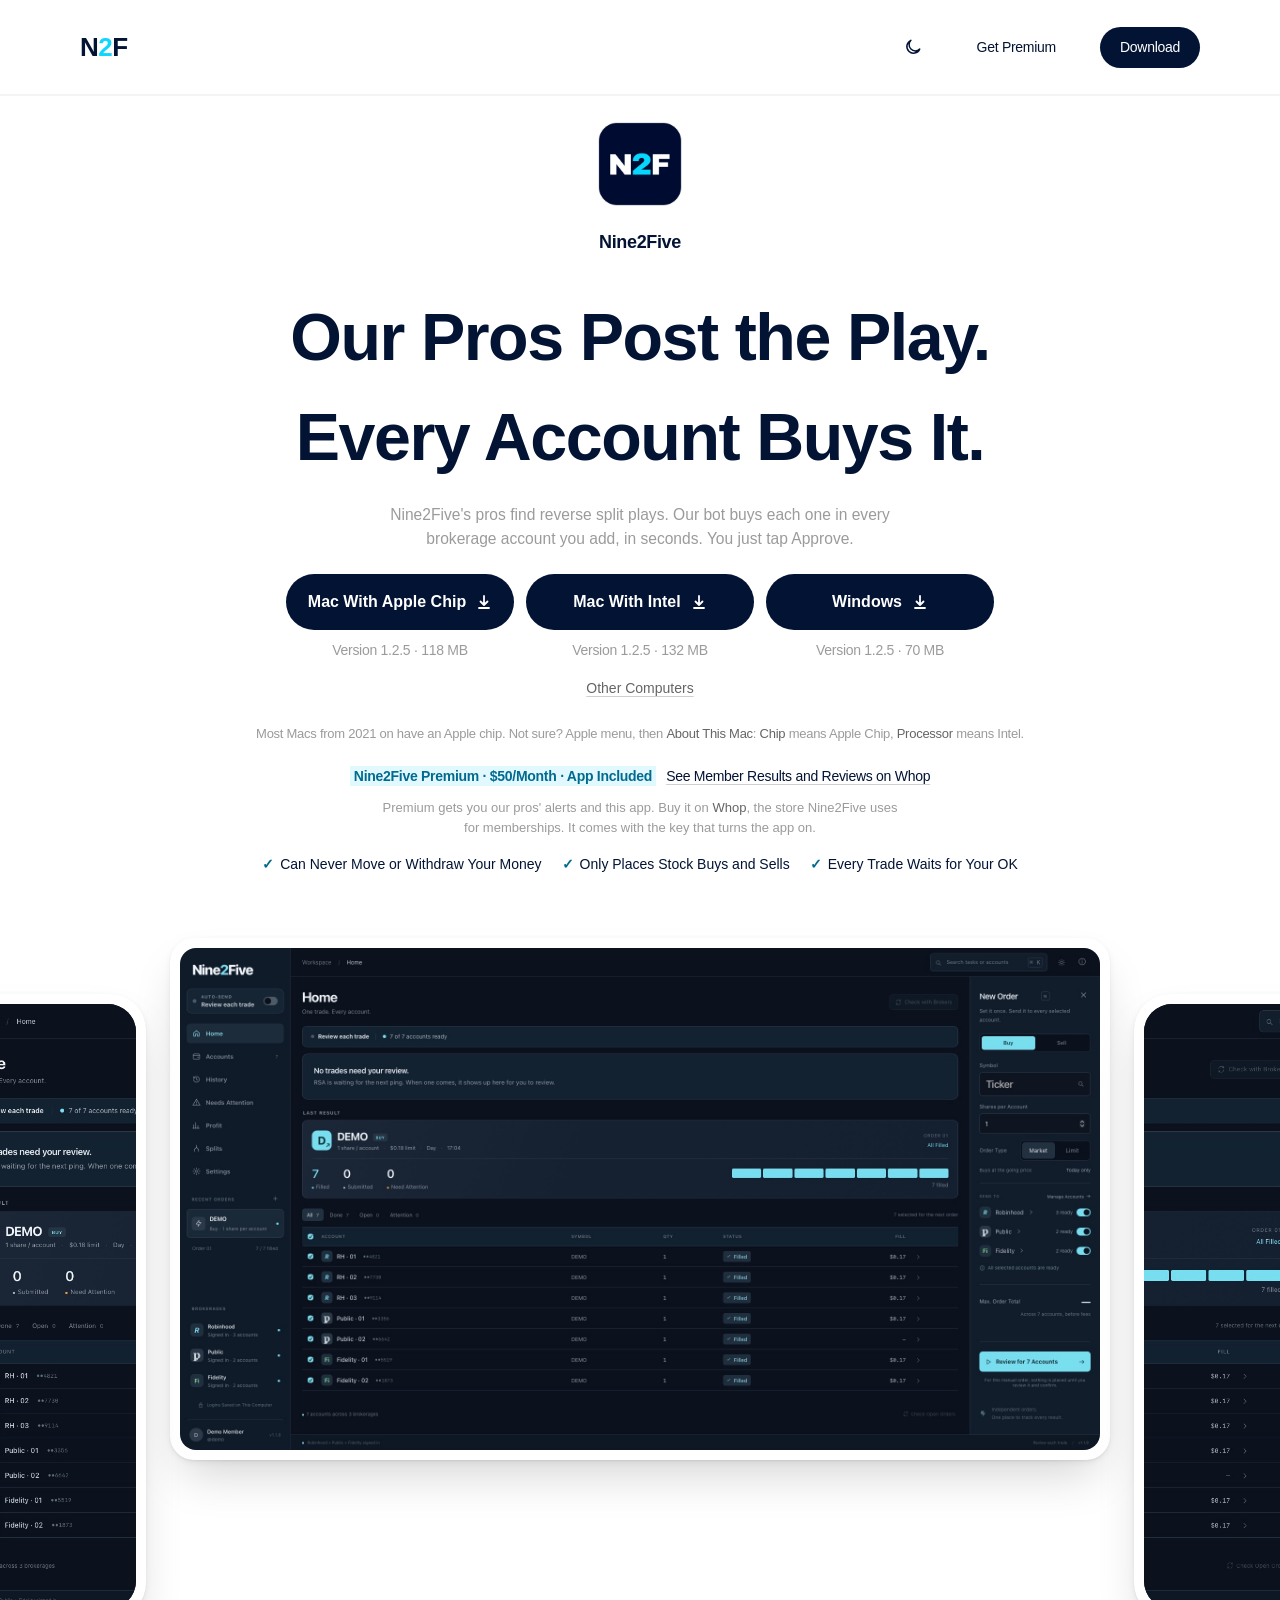
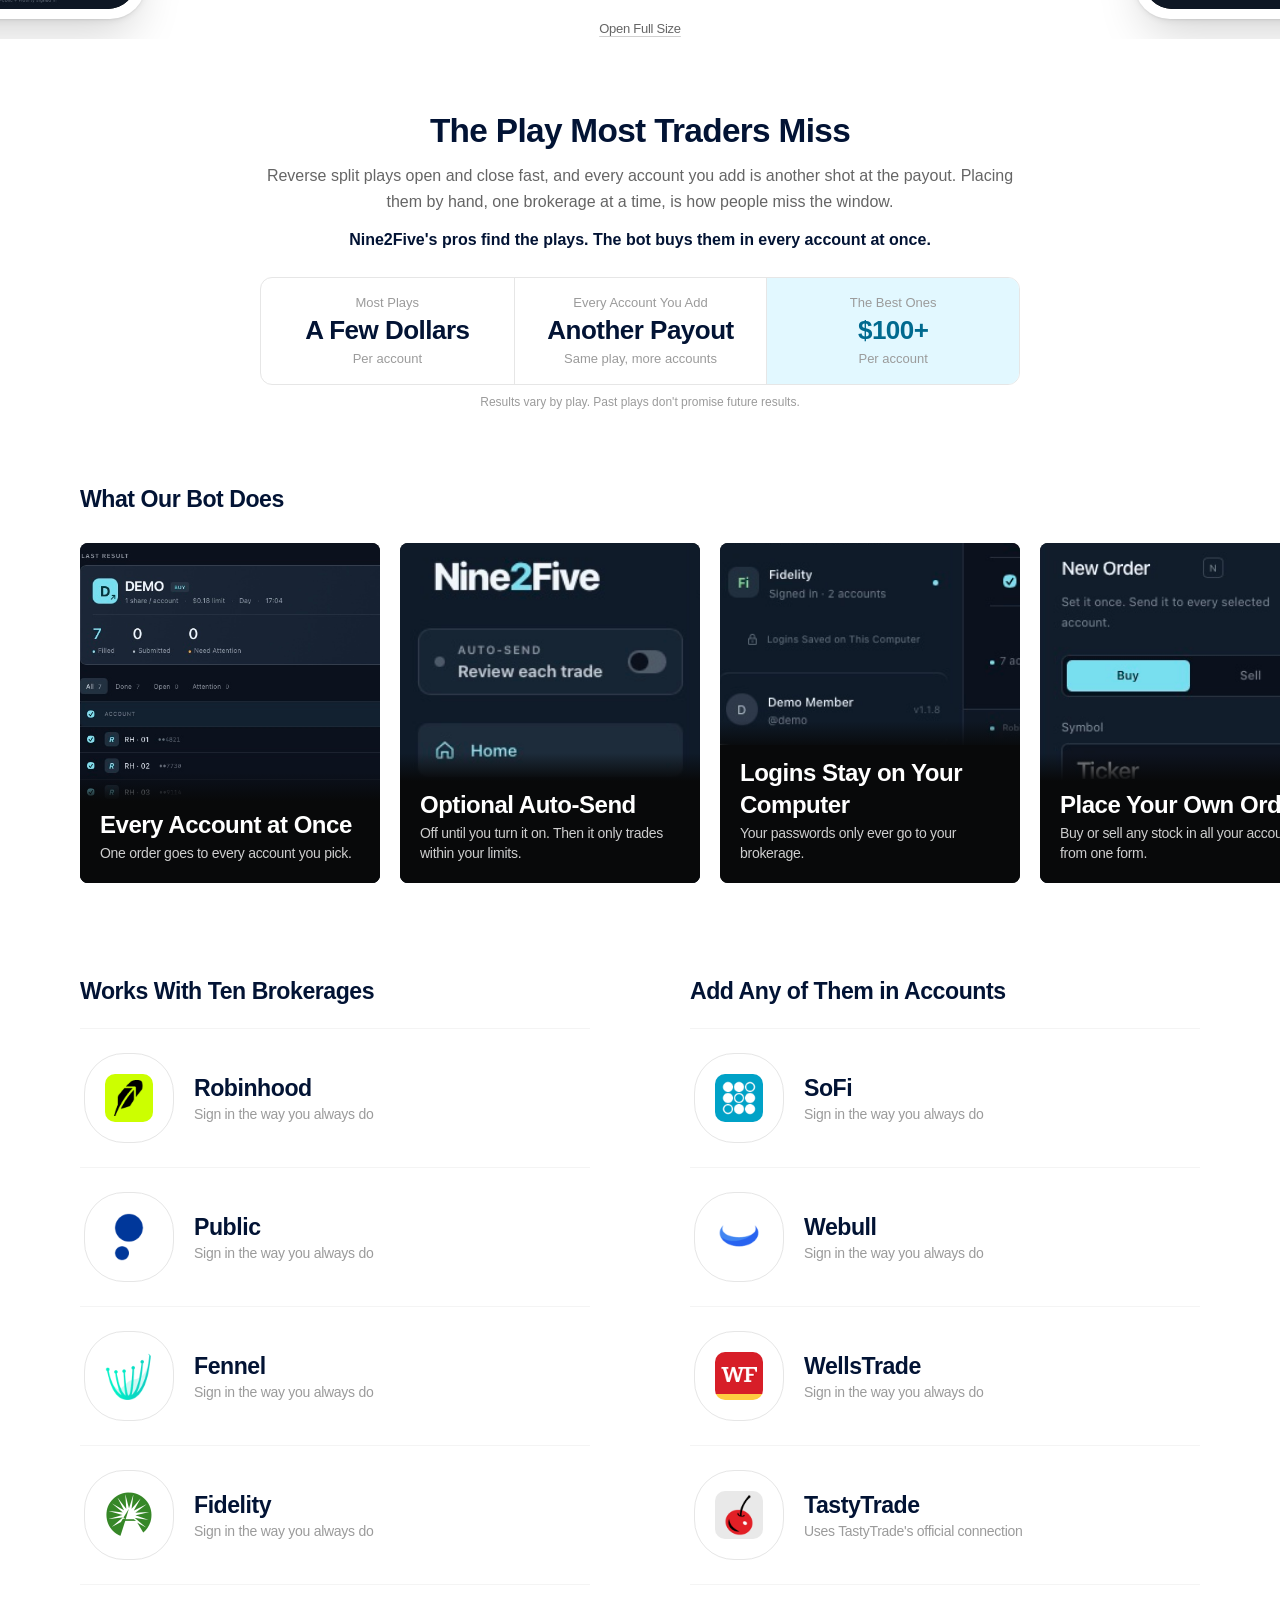
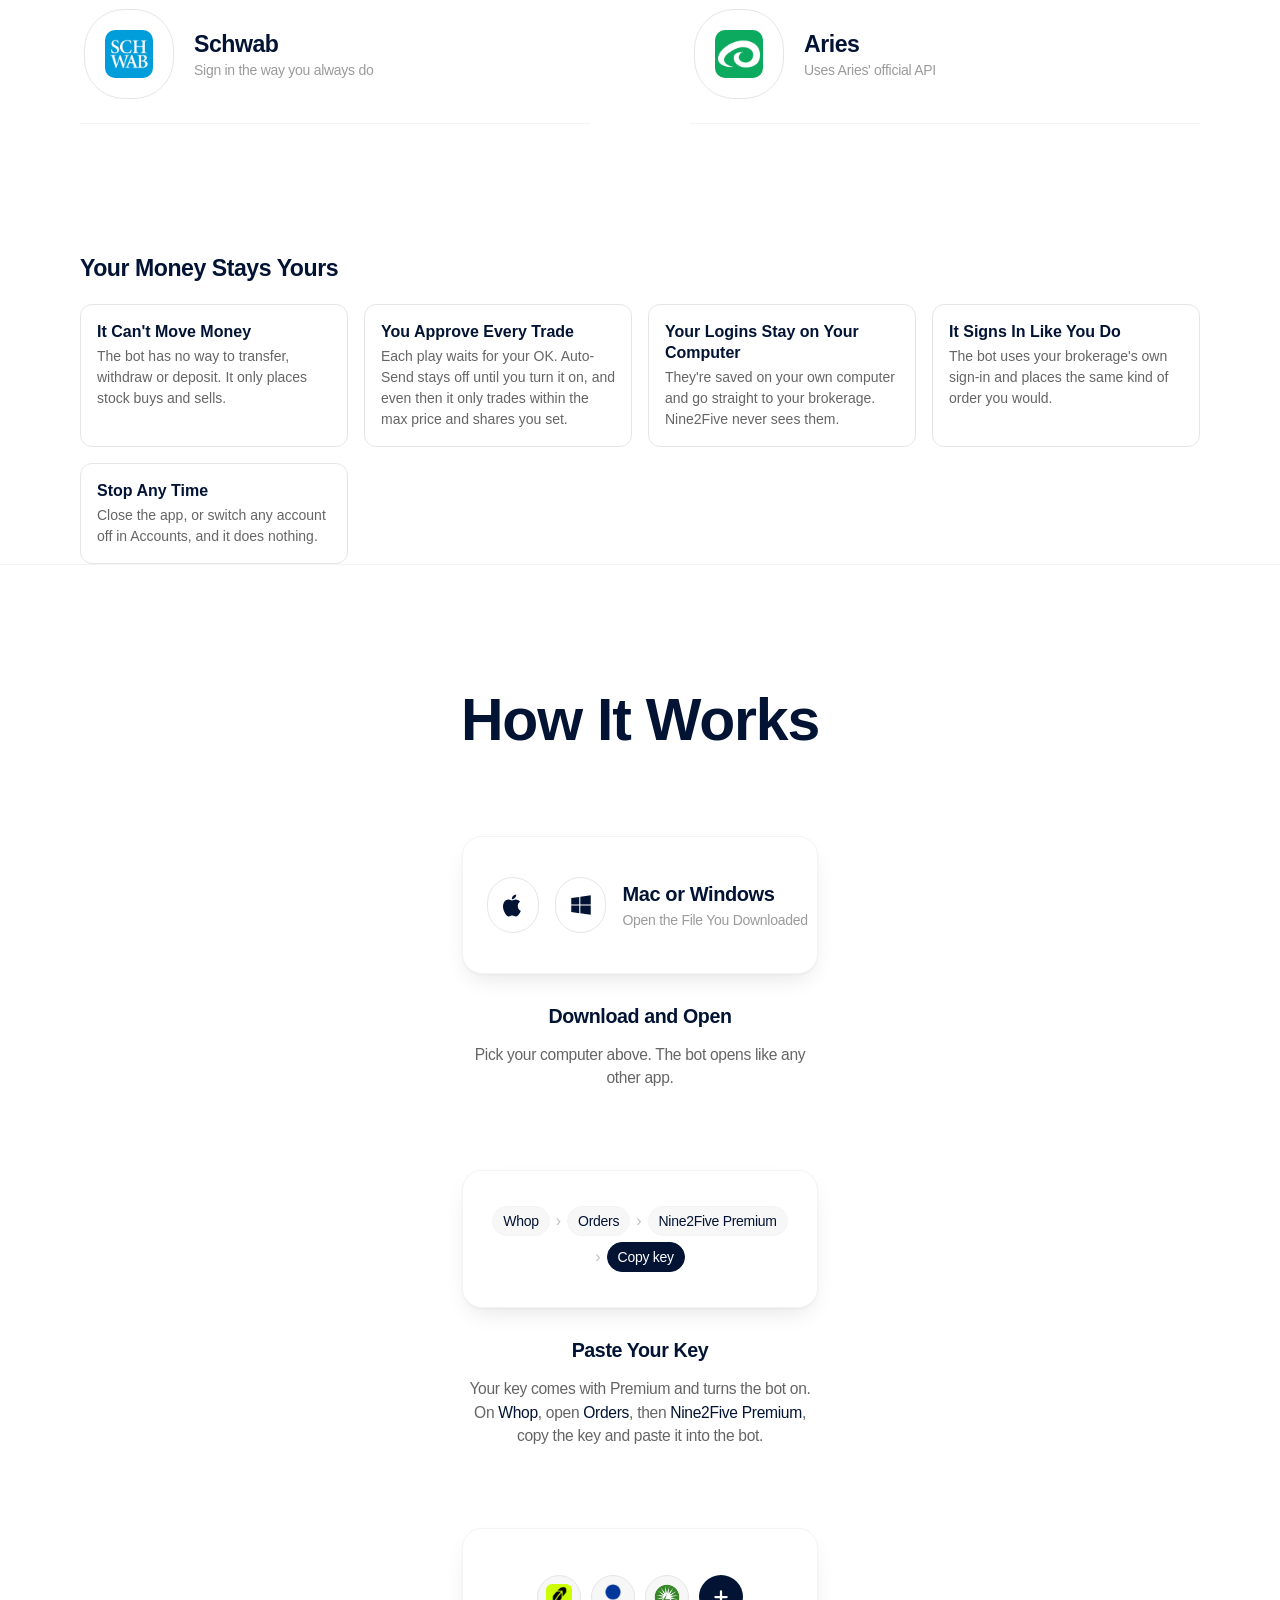
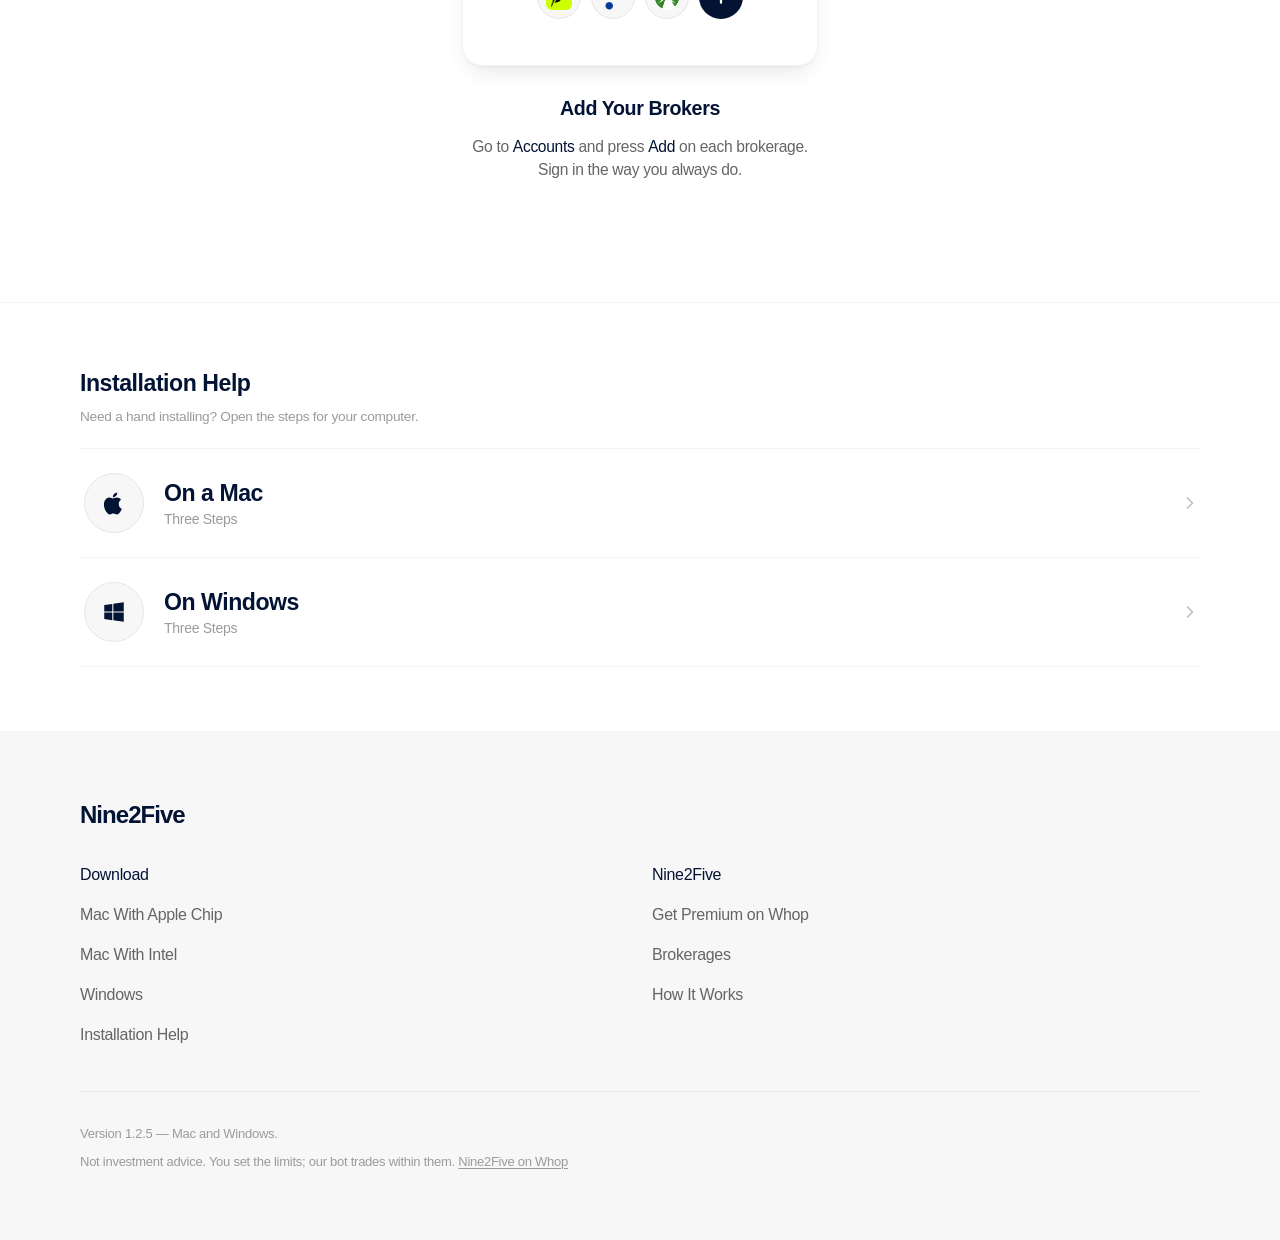
==== commit 437b4f83: "RSA 1.2.5" ====
--- a/index.html
+++ b/index.html
@@ -341,17 +341,17 @@
       <div class="collapsible" id="dl-list">
         <div class="dl-row" id="downloads">
           <div class="dl">
-            <a class="btn lg" id="dl-mac" href="https://github.com/p4rk3rs/rsa-download/releases/latest/download/RSA-1.2.3-mac-apple-silicon.dmg">Mac With Apple Chip
+            <a class="btn lg" id="dl-mac" href="https://github.com/p4rk3rs/rsa-download/releases/latest/download/RSA-1.2.5-mac-apple-silicon.dmg">Mac With Apple Chip
               <svg viewBox="0 0 16 16" fill="none" stroke="currentColor" stroke-width="1.8" stroke-linecap="round" stroke-linejoin="round" aria-hidden="true"><path d="M8 2v9M4.5 7.5 8 11l3.5-3.5M3 14h10"/></svg></a>
             <span class="meta"><span id="mac-ver">Latest version</span> &middot; <span id="mac-meta">117 MB</span></span>
           </div>
           <div class="dl">
-            <a class="btn lg" id="dl-mac-intel" href="https://github.com/p4rk3rs/rsa-download/releases/latest/download/RSA-1.2.3-mac-intel.dmg">Mac With Intel
+            <a class="btn lg" id="dl-mac-intel" href="https://github.com/p4rk3rs/rsa-download/releases/latest/download/RSA-1.2.5-mac-intel.dmg">Mac With Intel
               <svg viewBox="0 0 16 16" fill="none" stroke="currentColor" stroke-width="1.8" stroke-linecap="round" stroke-linejoin="round" aria-hidden="true"><path d="M8 2v9M4.5 7.5 8 11l3.5-3.5M3 14h10"/></svg></a>
             <span class="meta"><span id="mac-intel-ver">Latest version</span> &middot; <span id="mac-intel-meta">131 MB</span></span>
           </div>
           <div class="dl">
-            <a class="btn lg" id="dl-win" href="https://github.com/p4rk3rs/rsa-download/releases/latest/download/RSA-1.2.3-windows-setup.exe">Windows
+            <a class="btn lg" id="dl-win" href="https://github.com/p4rk3rs/rsa-download/releases/latest/download/RSA-1.2.5-windows-setup.exe">Windows
               <svg viewBox="0 0 16 16" fill="none" stroke="currentColor" stroke-width="1.8" stroke-linecap="round" stroke-linejoin="round" aria-hidden="true"><path d="M8 2v9M4.5 7.5 8 11l3.5-3.5M3 14h10"/></svg></a>
             <span class="meta"><span id="win-ver">Latest version</span> &middot; <span id="win-meta">69 MB</span></span>
           </div>
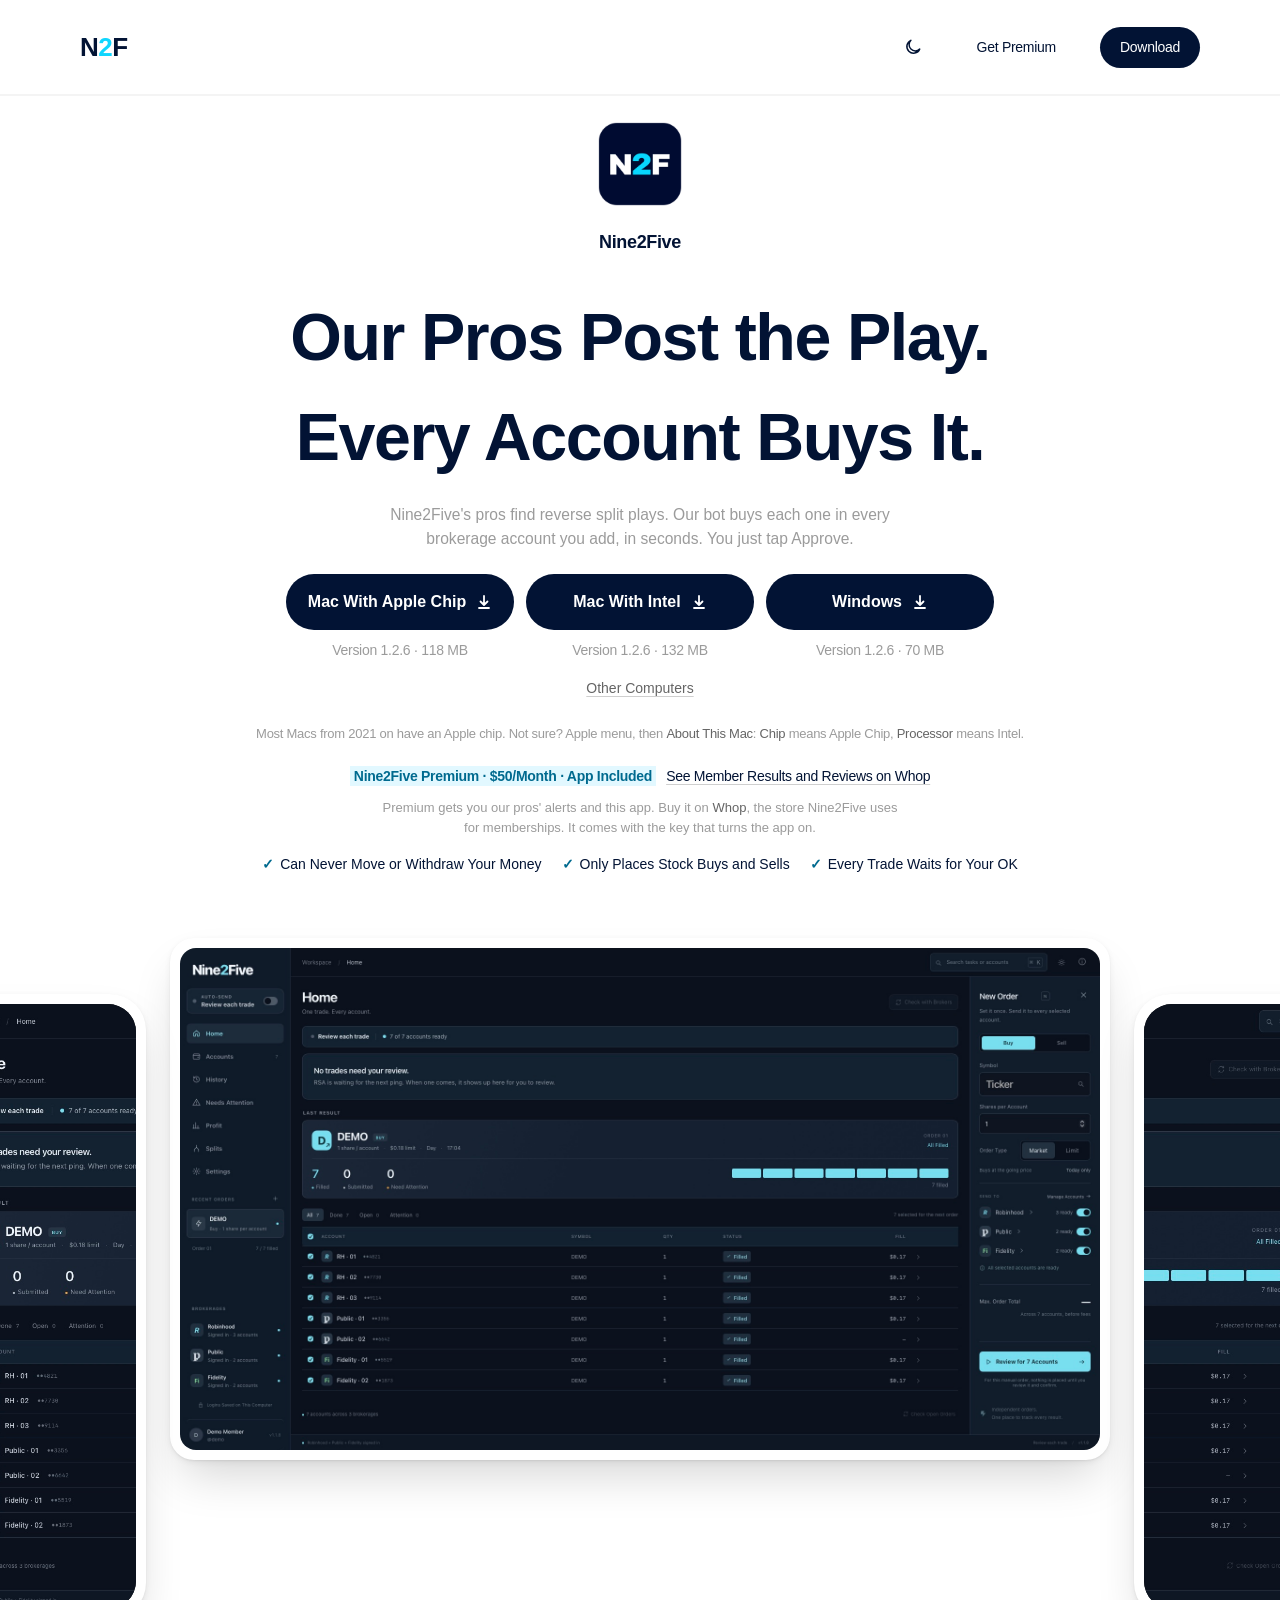
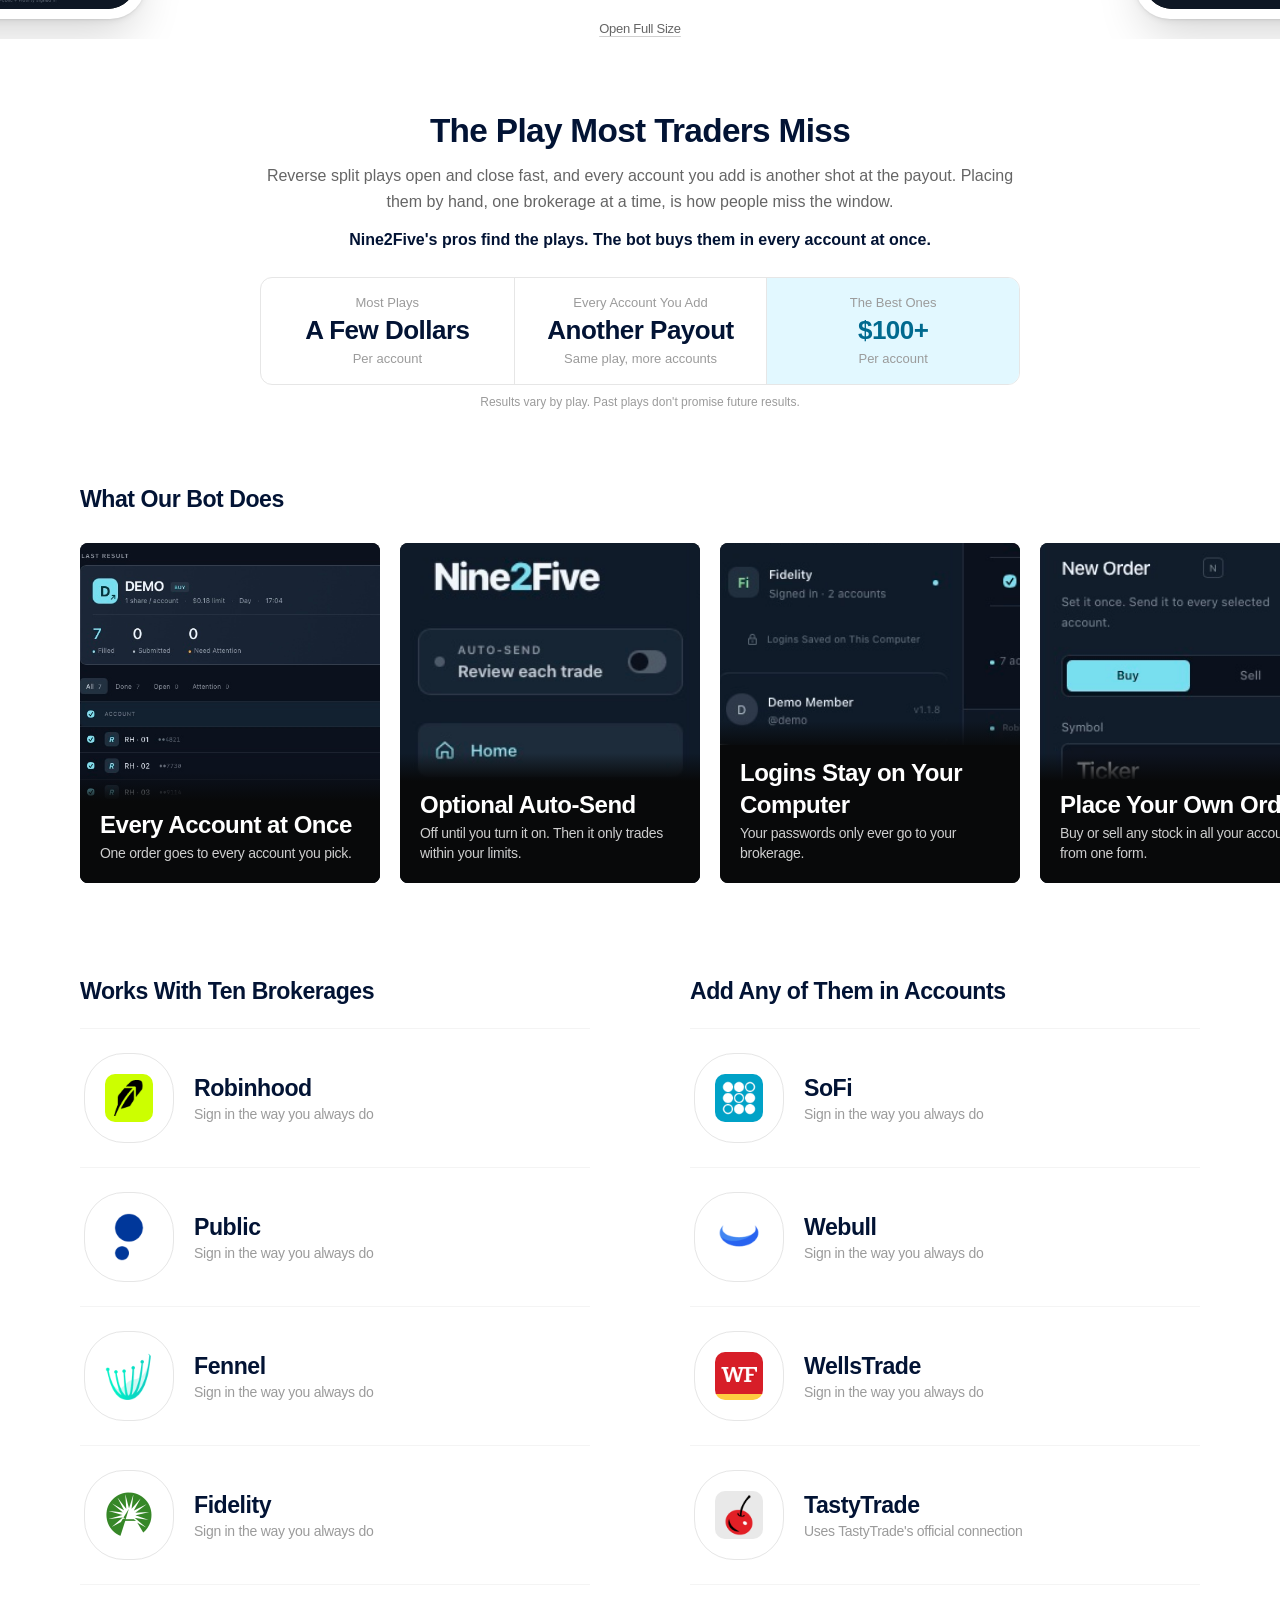
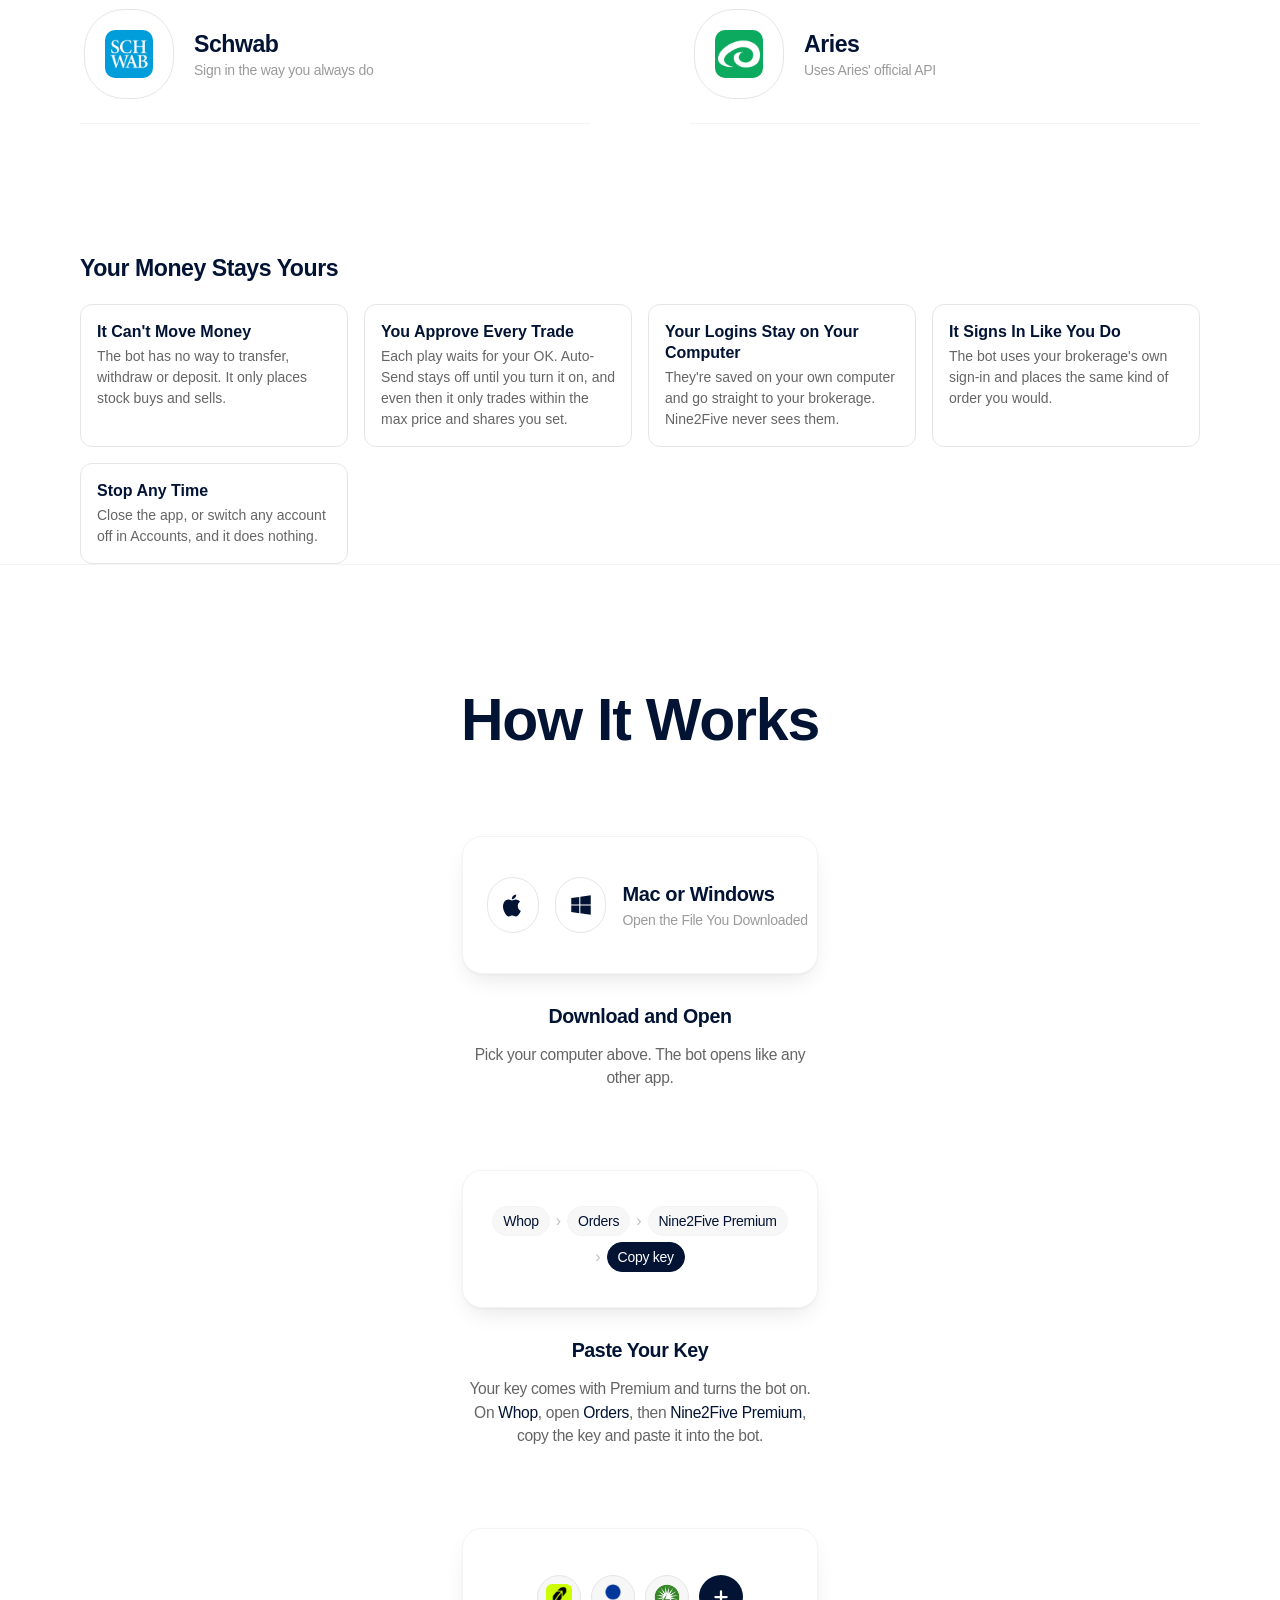
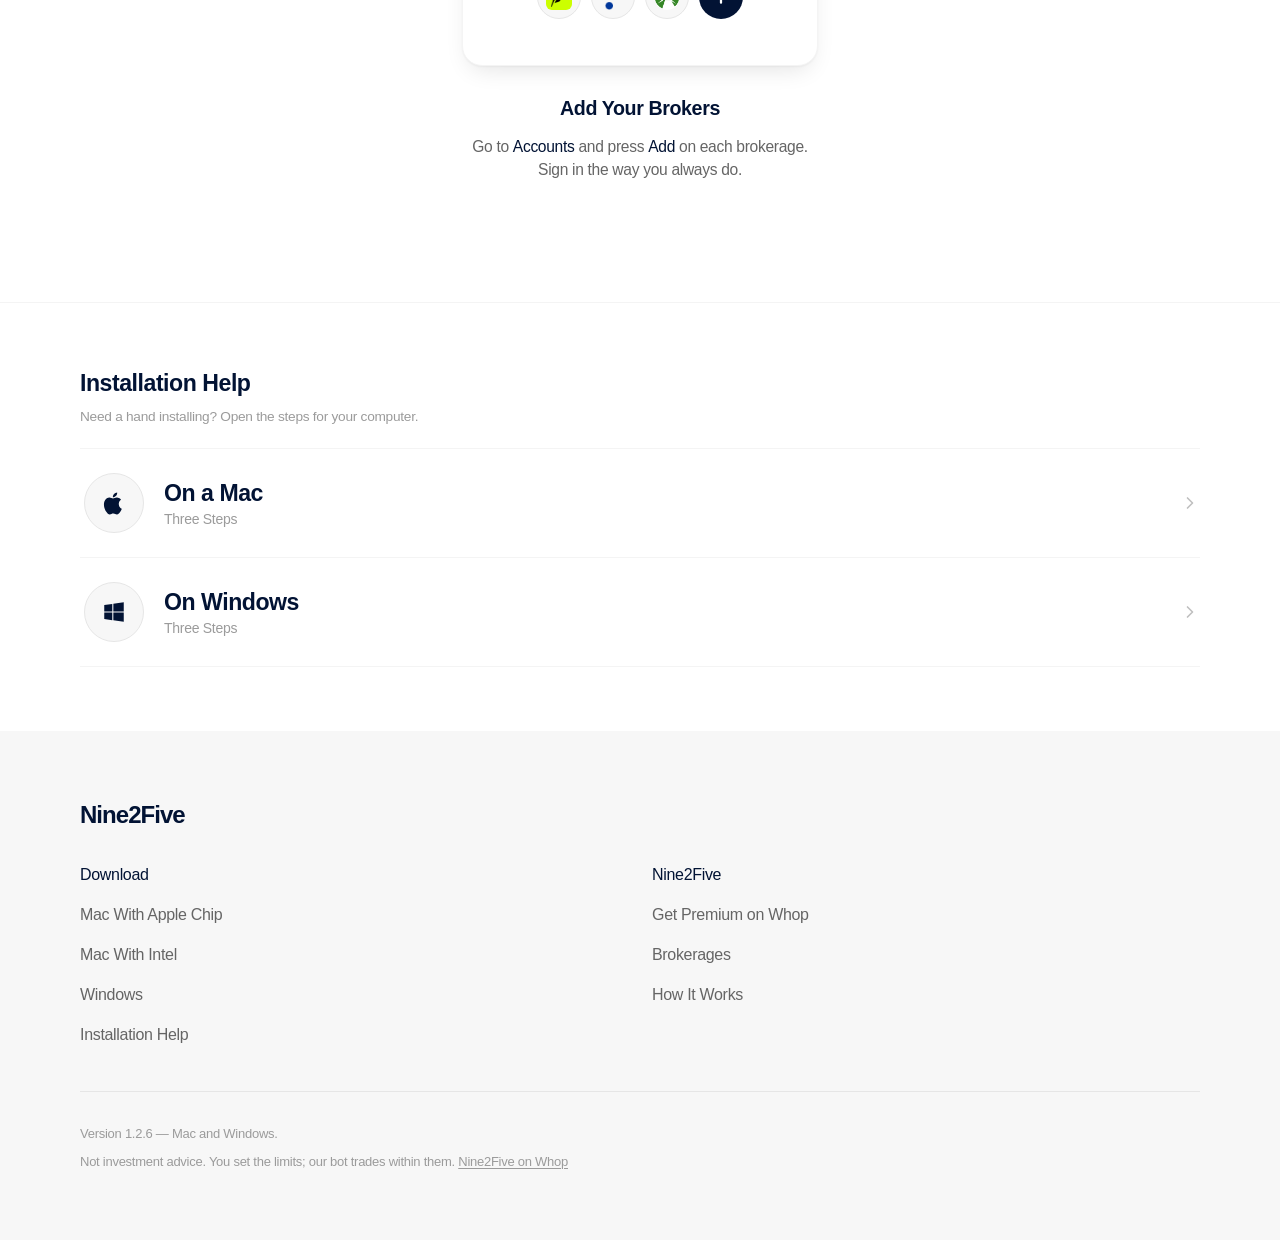
==== commit e508db0a: "RSA 1.2.6" ====
--- a/index.html
+++ b/index.html
@@ -341,17 +341,17 @@
       <div class="collapsible" id="dl-list">
         <div class="dl-row" id="downloads">
           <div class="dl">
-            <a class="btn lg" id="dl-mac" href="https://github.com/p4rk3rs/rsa-download/releases/latest/download/RSA-1.2.5-mac-apple-silicon.dmg">Mac With Apple Chip
+            <a class="btn lg" id="dl-mac" href="https://github.com/p4rk3rs/rsa-download/releases/latest/download/RSA-1.2.6-mac-apple-silicon.dmg">Mac With Apple Chip
               <svg viewBox="0 0 16 16" fill="none" stroke="currentColor" stroke-width="1.8" stroke-linecap="round" stroke-linejoin="round" aria-hidden="true"><path d="M8 2v9M4.5 7.5 8 11l3.5-3.5M3 14h10"/></svg></a>
             <span class="meta"><span id="mac-ver">Latest version</span> &middot; <span id="mac-meta">117 MB</span></span>
           </div>
           <div class="dl">
-            <a class="btn lg" id="dl-mac-intel" href="https://github.com/p4rk3rs/rsa-download/releases/latest/download/RSA-1.2.5-mac-intel.dmg">Mac With Intel
+            <a class="btn lg" id="dl-mac-intel" href="https://github.com/p4rk3rs/rsa-download/releases/latest/download/RSA-1.2.6-mac-intel.dmg">Mac With Intel
               <svg viewBox="0 0 16 16" fill="none" stroke="currentColor" stroke-width="1.8" stroke-linecap="round" stroke-linejoin="round" aria-hidden="true"><path d="M8 2v9M4.5 7.5 8 11l3.5-3.5M3 14h10"/></svg></a>
             <span class="meta"><span id="mac-intel-ver">Latest version</span> &middot; <span id="mac-intel-meta">131 MB</span></span>
           </div>
           <div class="dl">
-            <a class="btn lg" id="dl-win" href="https://github.com/p4rk3rs/rsa-download/releases/latest/download/RSA-1.2.5-windows-setup.exe">Windows
+            <a class="btn lg" id="dl-win" href="https://github.com/p4rk3rs/rsa-download/releases/latest/download/RSA-1.2.6-windows-setup.exe">Windows
               <svg viewBox="0 0 16 16" fill="none" stroke="currentColor" stroke-width="1.8" stroke-linecap="round" stroke-linejoin="round" aria-hidden="true"><path d="M8 2v9M4.5 7.5 8 11l3.5-3.5M3 14h10"/></svg></a>
             <span class="meta"><span id="win-ver">Latest version</span> &middot; <span id="win-meta">69 MB</span></span>
           </div>
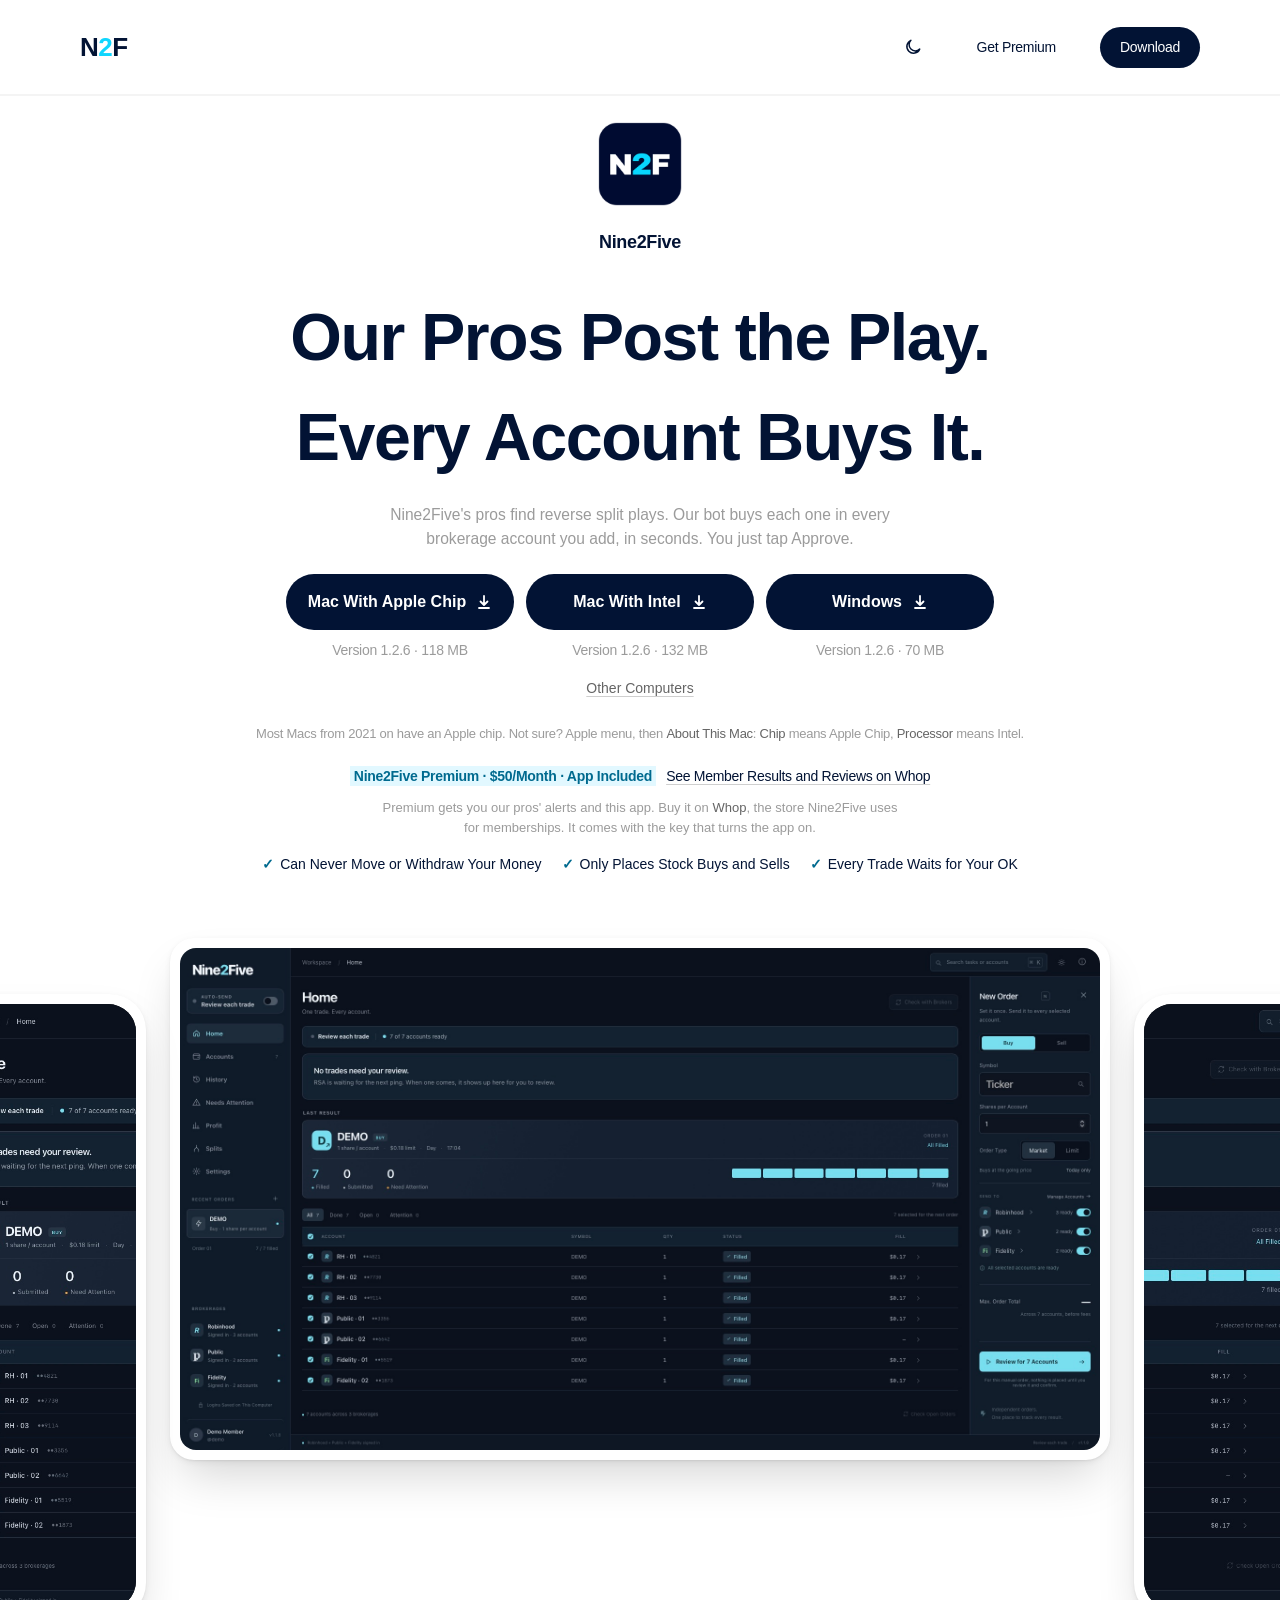
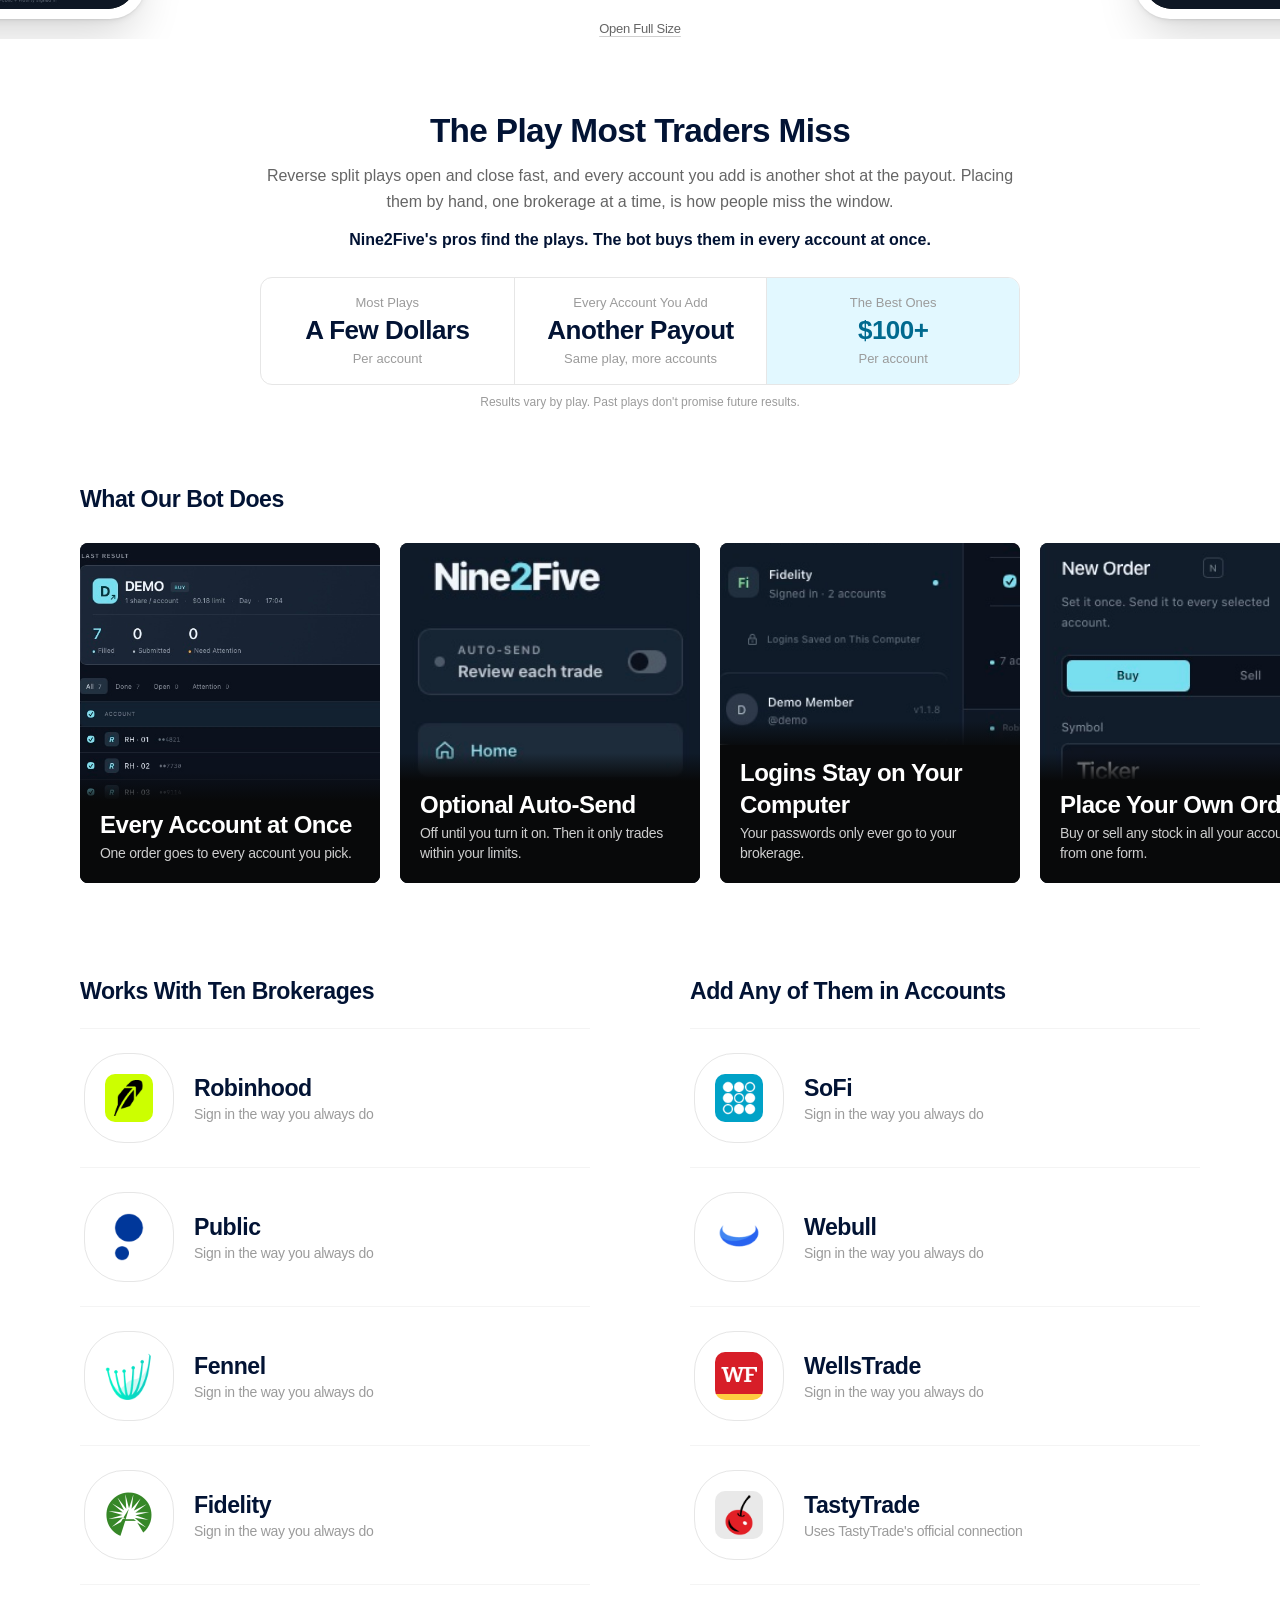
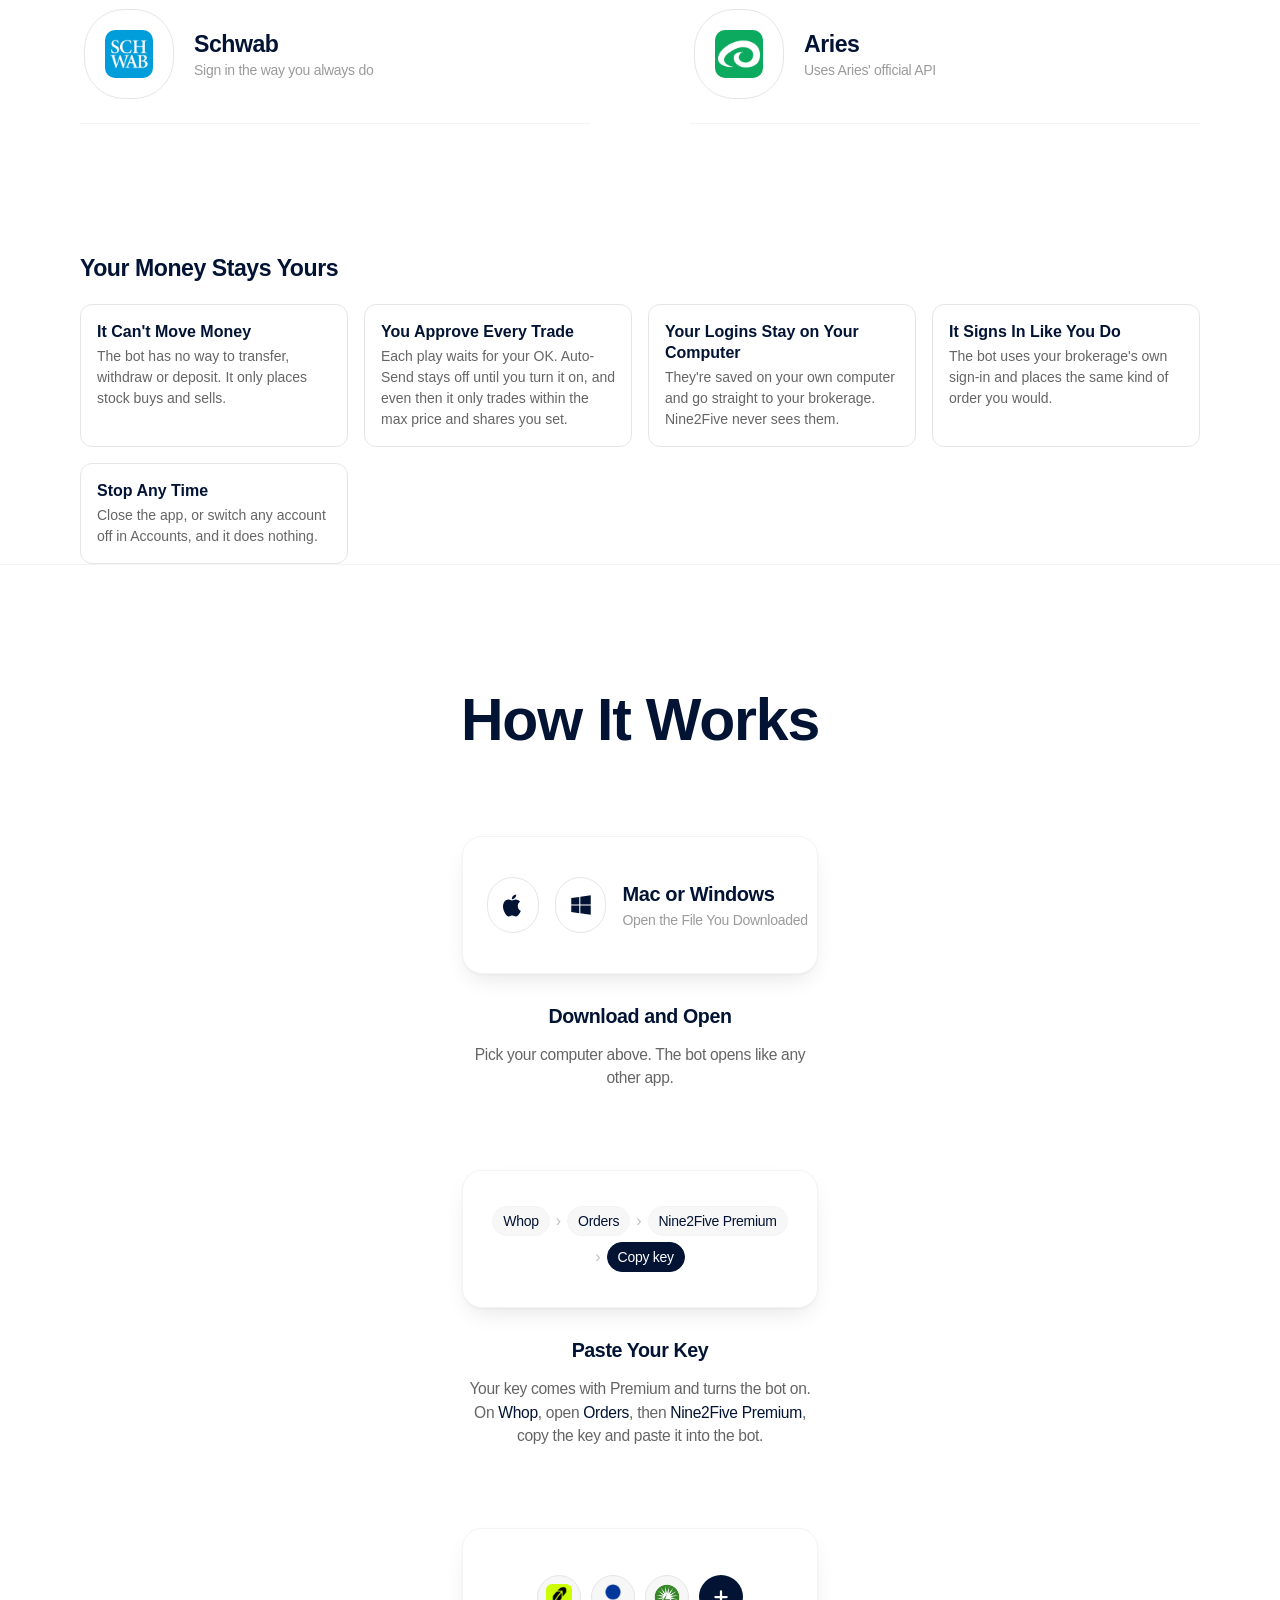
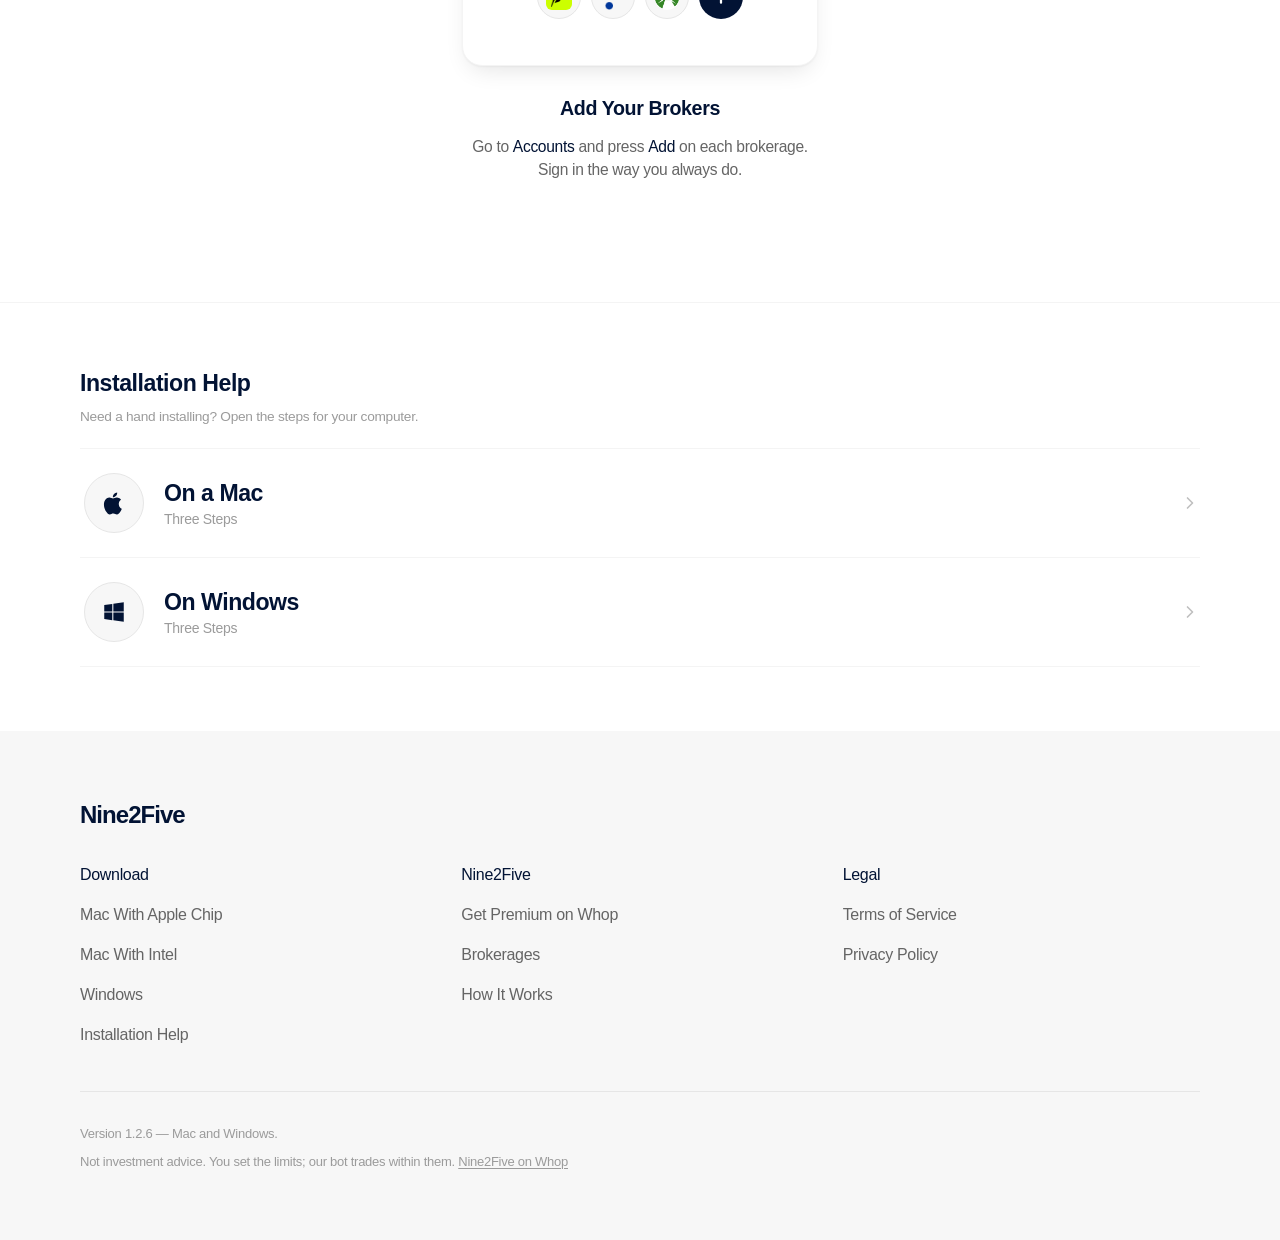
==== commit 425a44ae: "Terms, Privacy, 404 page, link preview, robots.txt and sitemap - terms.html and privacy.html (shared" ====
--- a/index.html
+++ b/index.html
@@ -13,7 +13,19 @@
 <meta charset="utf-8">
 <meta name="viewport" content="width=device-width,initial-scale=1">
 <title>Download the Nine2Five Bot</title>
-<meta name="description" content="Our bot, built for Nine2Five members. When Nine2Five posts a reverse split play, our bot buys it in every brokerage account you add, in seconds. Included with Nine2Five Premium. Mac and Windows. Included with Nine2Five Premium, $50.00 a month.">
+<meta name="description" content="Our bot, built for Nine2Five members. When Nine2Five posts a reverse split play, our bot buys it in every brokerage account you add, in seconds. Mac and Windows. Included with Nine2Five Premium, $50.00 a month.">
+<meta property="og:type" content="website">
+<meta property="og:site_name" content="Nine2Five">
+<meta property="og:title" content="Our Pros Post the Play. Every Account Buys It.">
+<meta property="og:description" content="Nine2Five's pros find reverse split plays. Our bot buys each one in every brokerage account you add, in seconds. Mac and Windows.">
+<meta property="og:url" content="https://nine2five.live/">
+<meta property="og:image" content="https://nine2five.live/og.png">
+<meta property="og:image:width" content="1200">
+<meta property="og:image:height" content="630">
+<meta property="og:image:alt" content="Nine2Five: our pros post the play, every account buys it">
+<meta name="twitter:card" content="summary_large_image">
+<meta name="twitter:image" content="https://nine2five.live/og.png">
+<link rel="canonical" href="https://nine2five.live/">
 <link rel="icon" href="icon-256.png">
 <link rel="preconnect" href="https://api.fontshare.com">
 <link rel="preconnect" href="https://cdn.fontshare.com" crossorigin>
@@ -532,6 +544,11 @@
       <a href="#brokerages">Brokerages</a>
       <a href="#setup">How It Works</a>
     </div>
+    <div class="col">
+      <h3>Legal</h3>
+      <a href="terms">Terms of Service</a>
+      <a href="privacy">Privacy Policy</a>
+    </div>
   </div>
   <hr>
   <div class="fine">
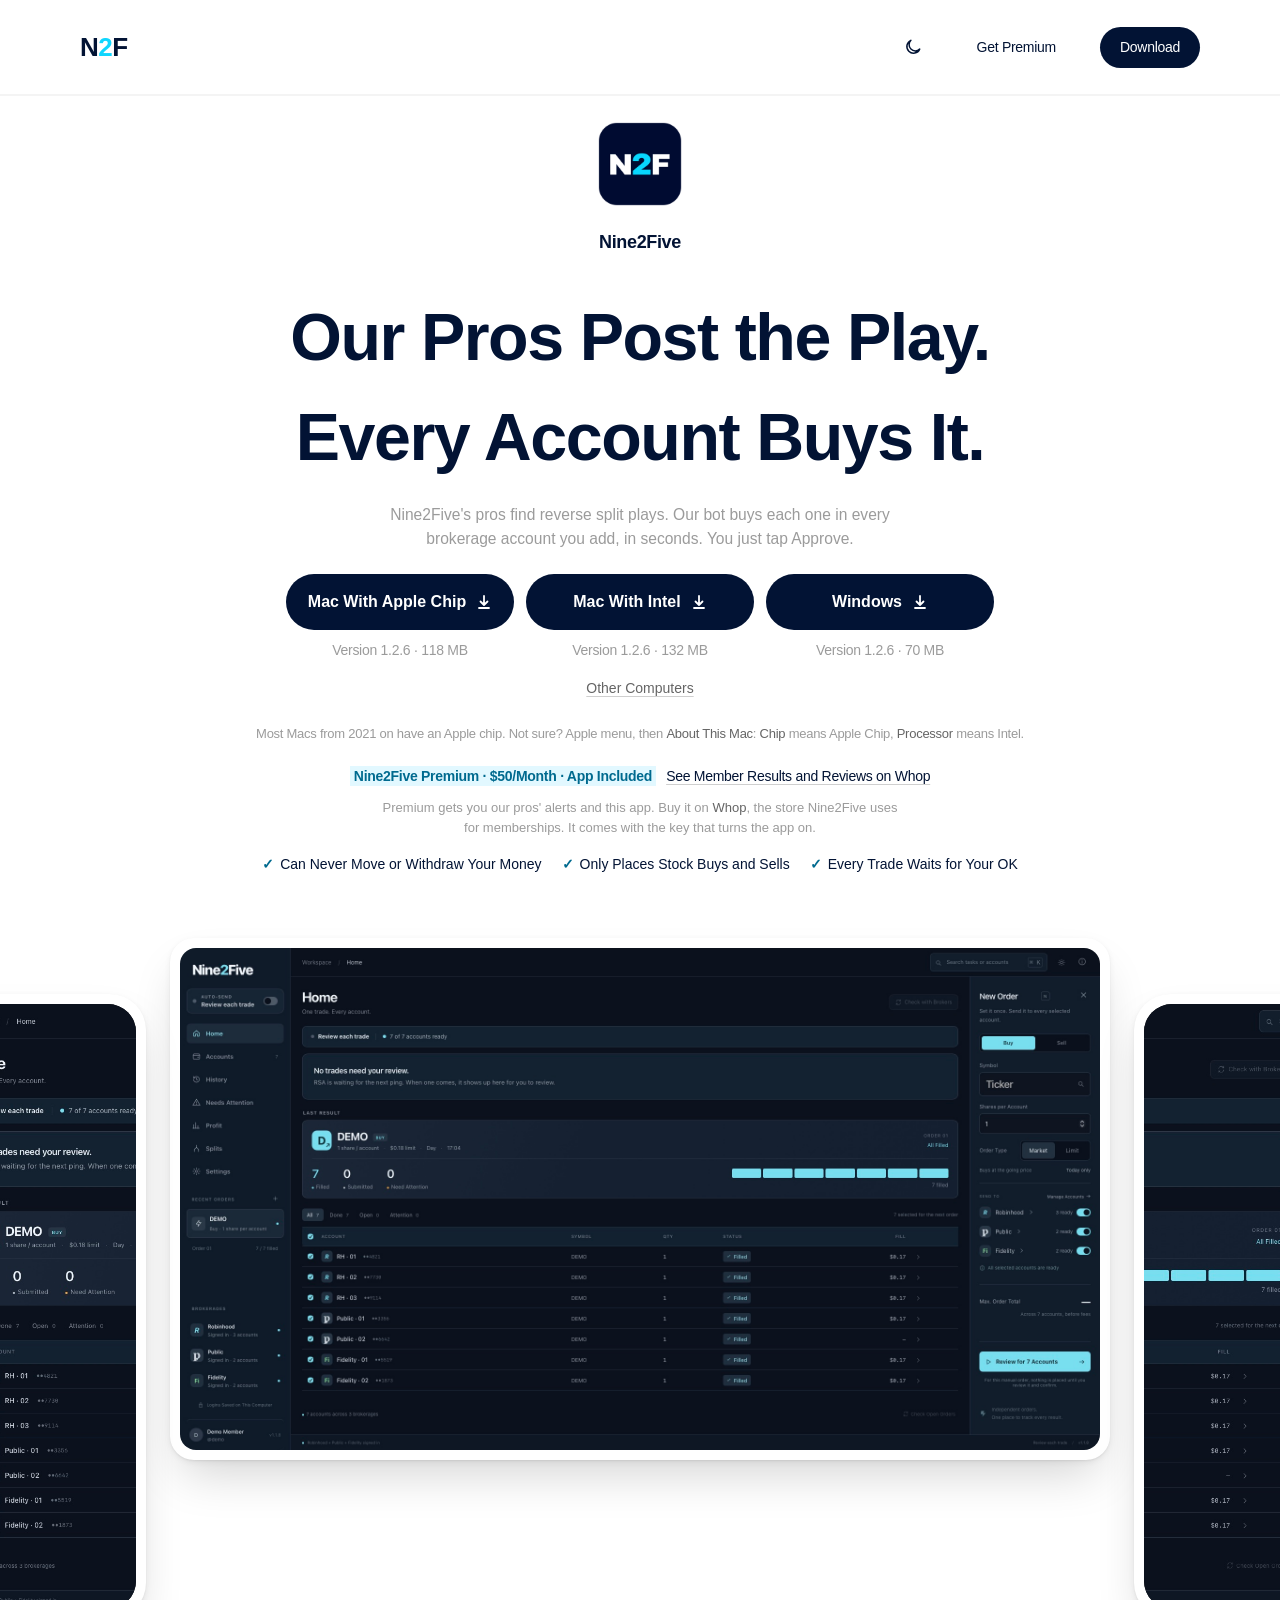
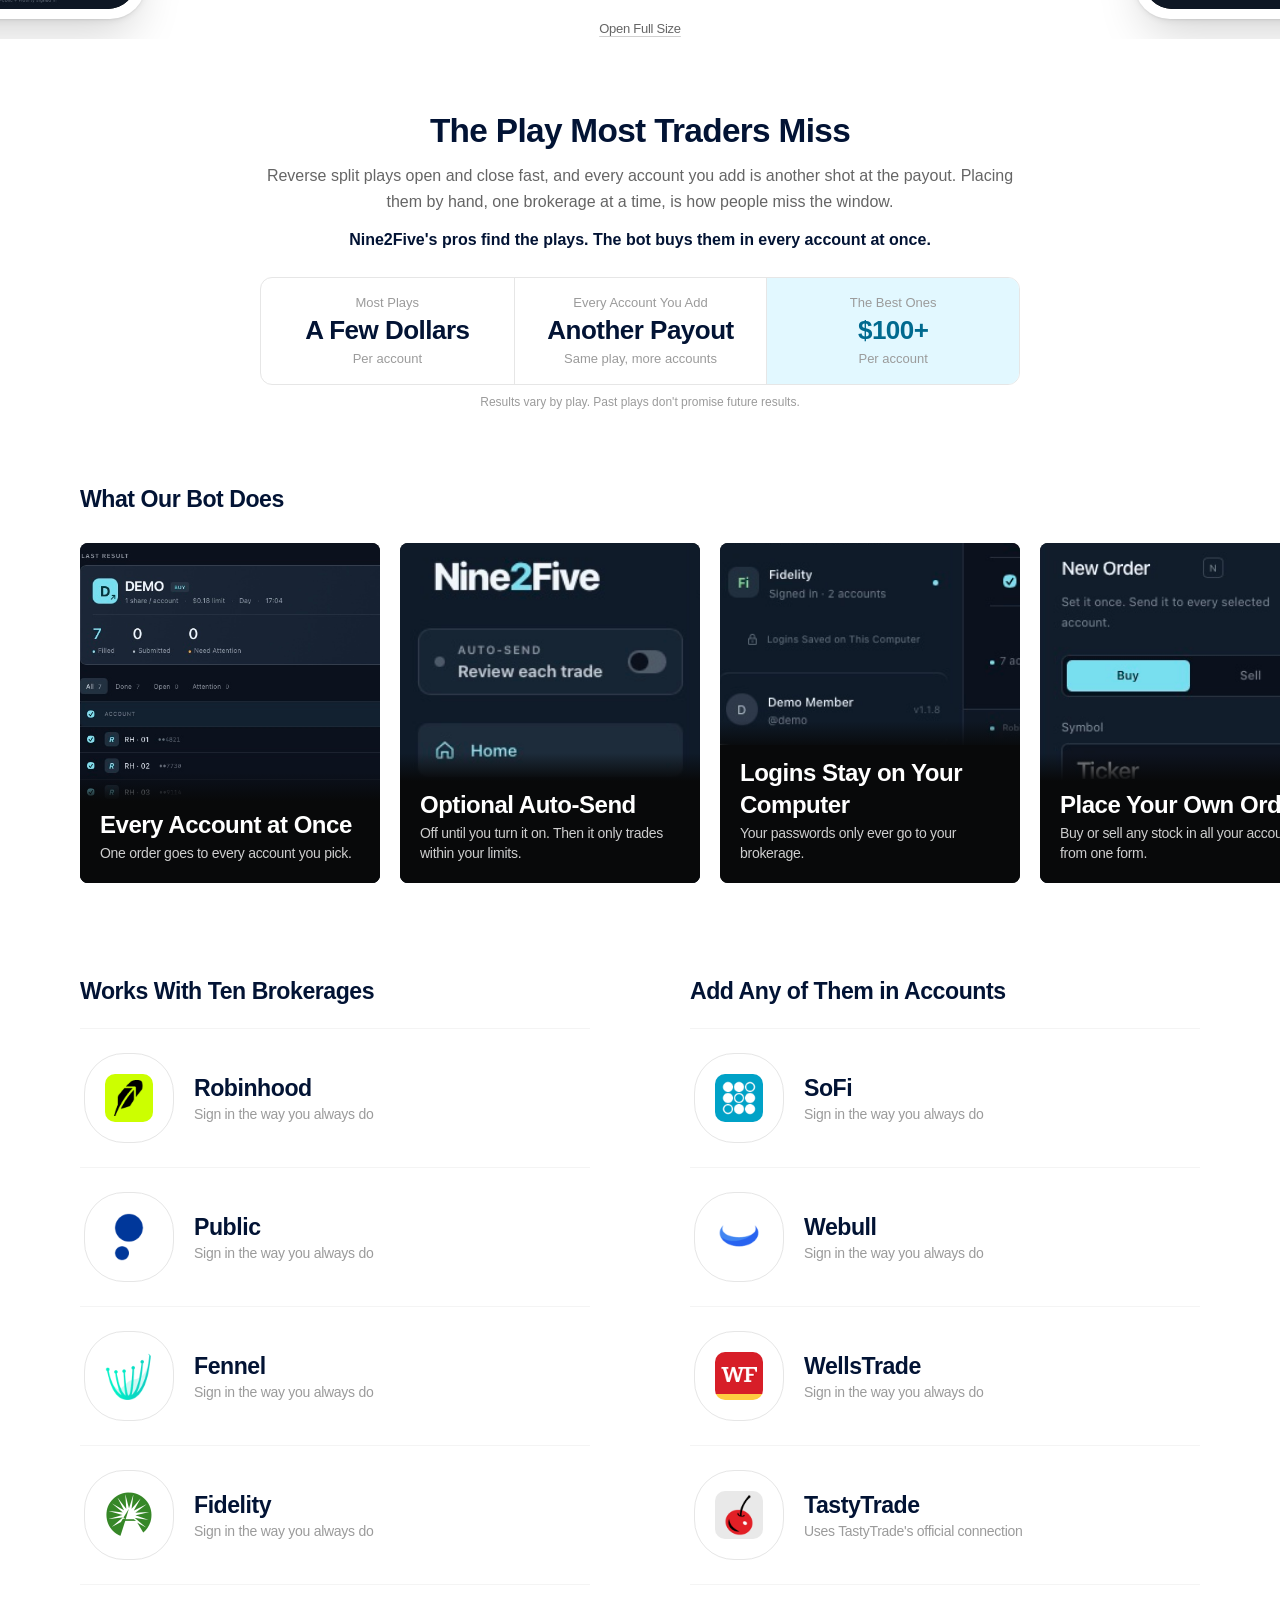
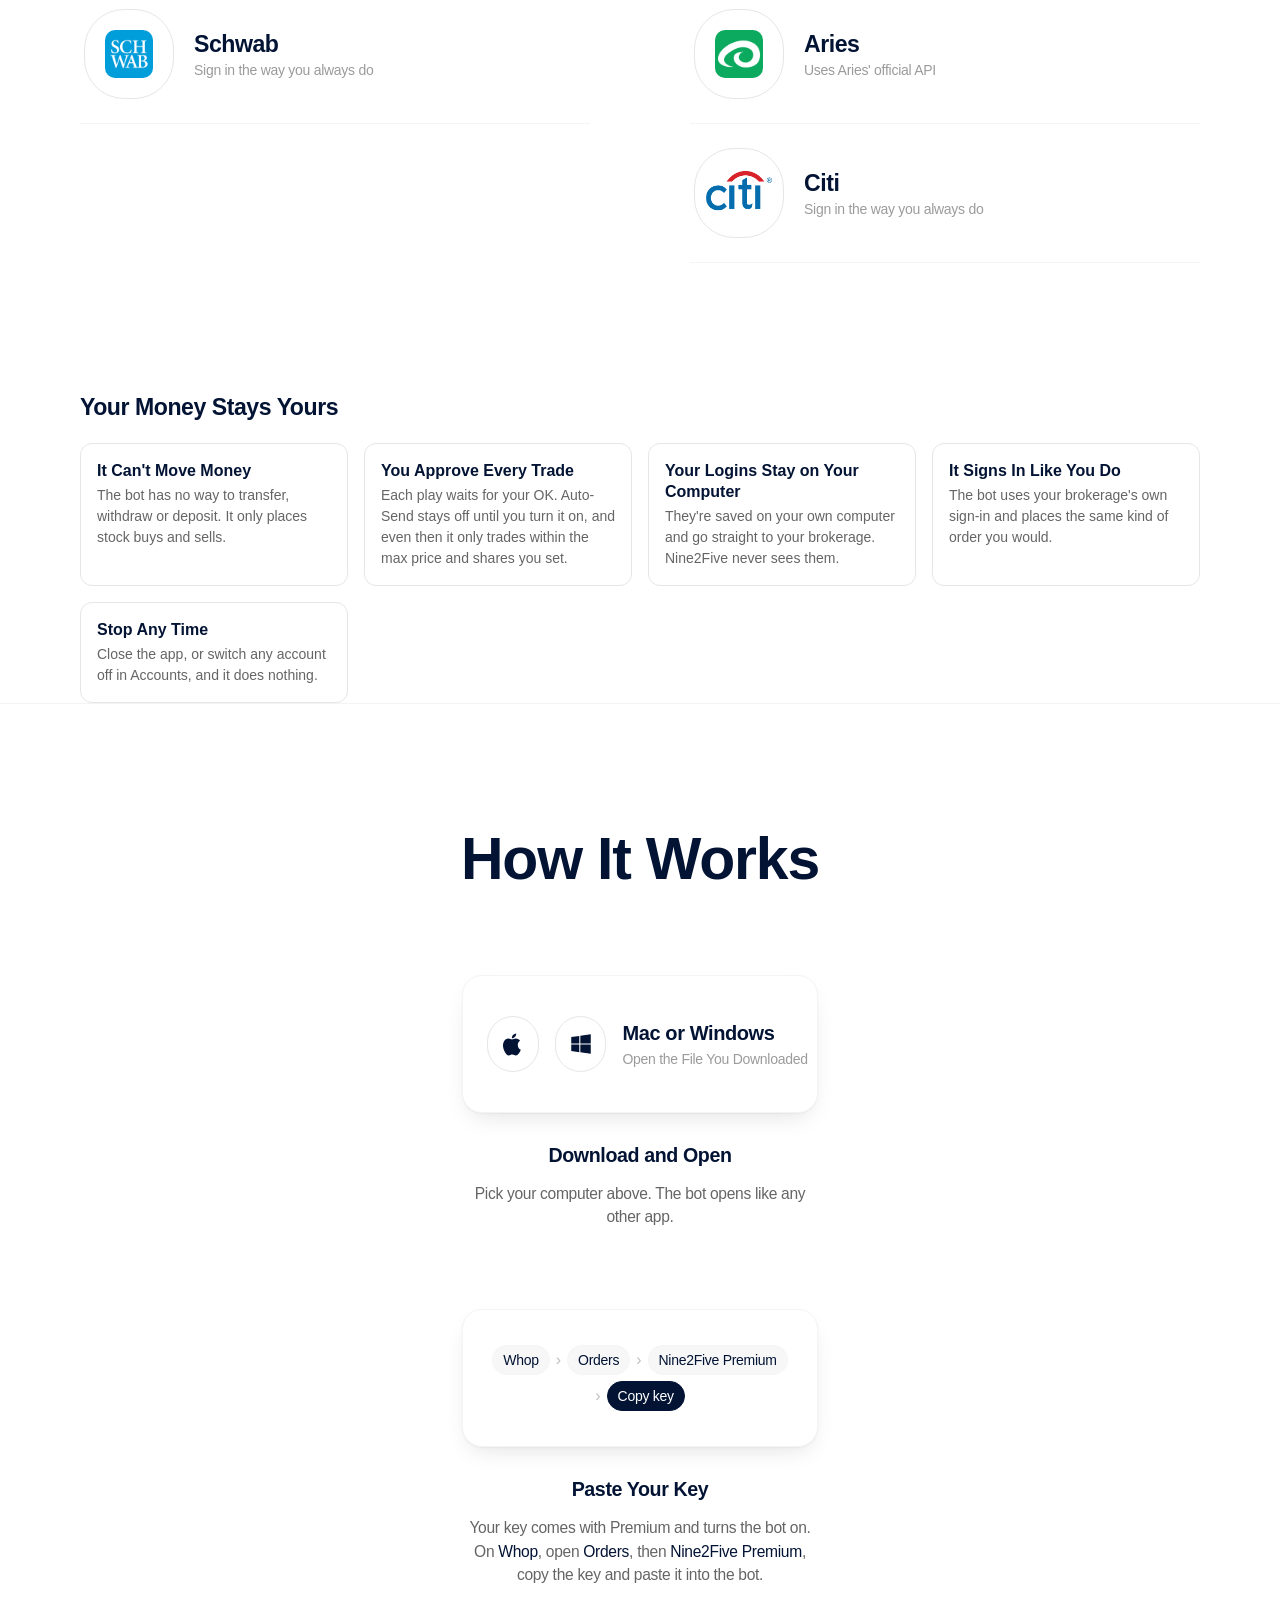
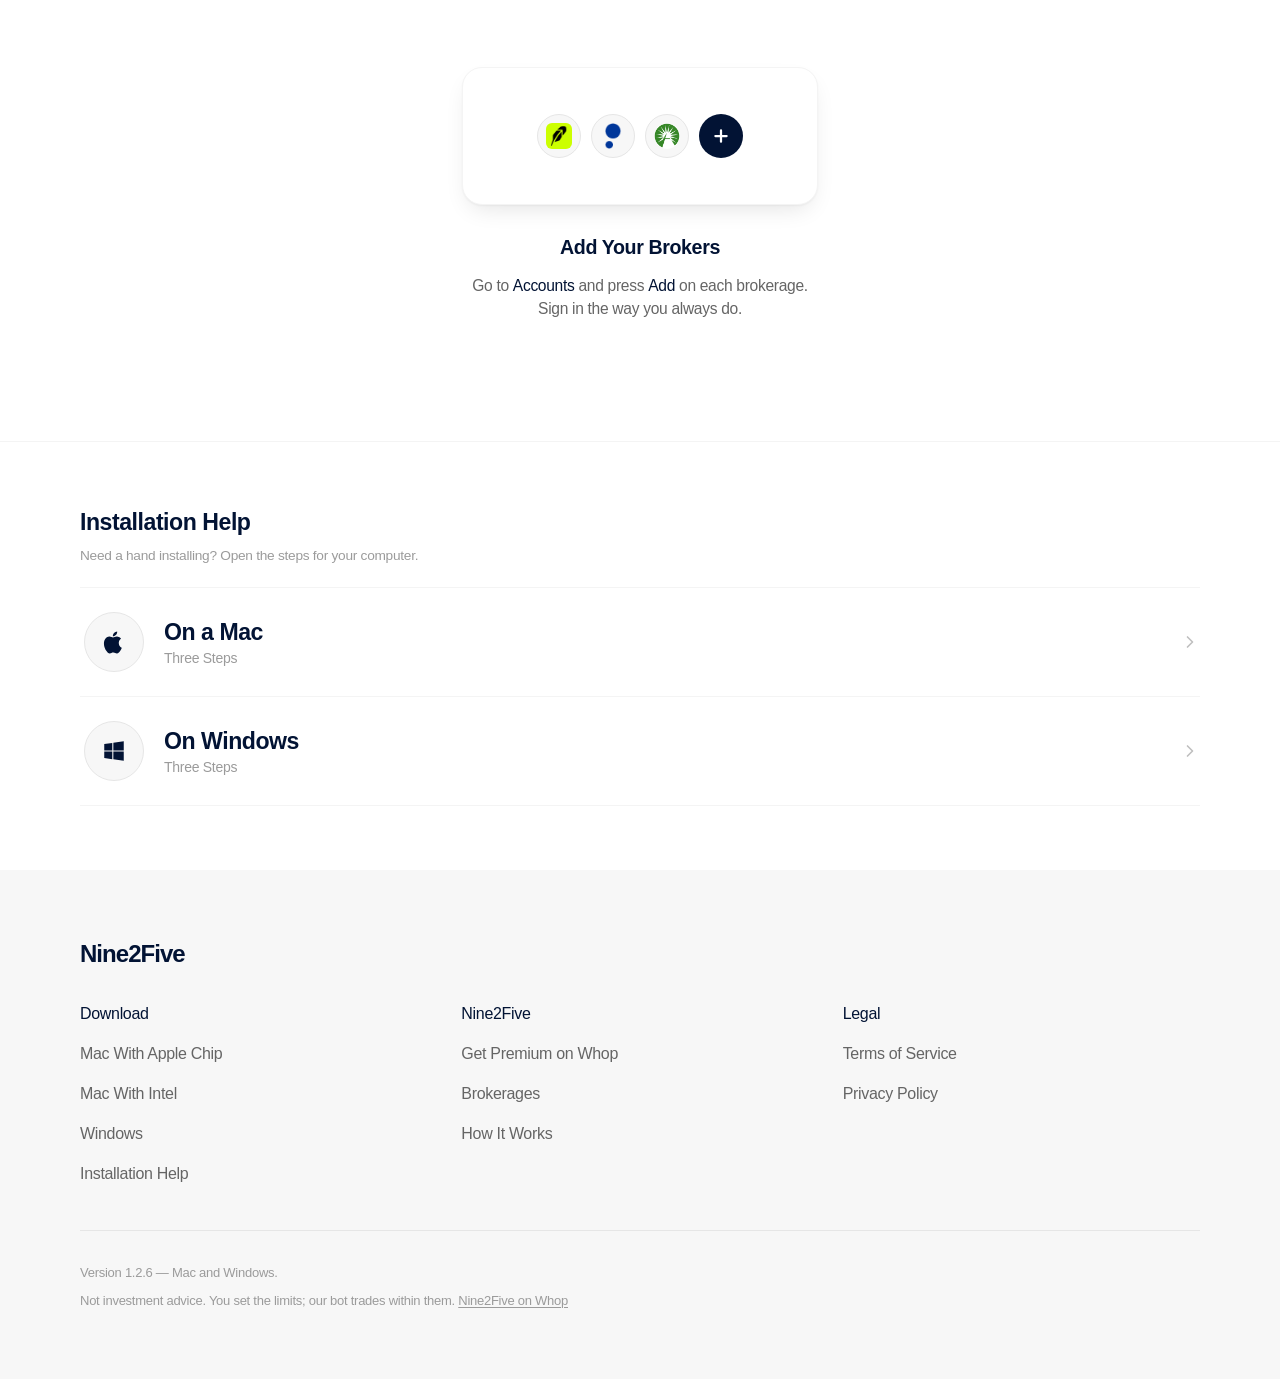
==== commit 4f29cdb5: "Citi on the download page" ====
--- a/index.html
+++ b/index.html
@@ -249,6 +249,7 @@
 .help summary::-webkit-details-marker { display: none; }
 .avatar.logo { background: #fff; overflow: hidden; }
 .avatar.logo img { width: 54%; height: 54%; object-fit: contain; border-radius: 10px; }
+.avatar.logo img[src$="citi.png"] { width: 76%; height: 76%; border-radius: 0; } /* a wide wordmark, not a square tile */
 .help .row-l .avatar { width: 60px; height: 60px; border-radius: 30px; font-size: 22px; }
 .help .row-l .avatar svg { width: 26px; height: 26px; }
 .help summary .chev { width: 20px; height: 20px; color: var(--chev); flex: none; transition: transform .2s; }
@@ -429,7 +430,7 @@
     </ul>
   </section>
 
-  <!-- Two-column list pattern: the ten brokerages -->
+  <!-- Two-column list pattern: the eleven brokerages -->
   <section class="lists" id="brokerages">
     <div class="list">
       <div class="head"><h2 class="sec-h">Works With Ten Brokerages</h2></div>
@@ -449,6 +450,7 @@
         <li><div class="row-l"><div class="avatar logo"><img src="brokers/wellstrade.png" alt="" width="48" height="48"></div><div><p class="t">WellsTrade</p><p class="s">Sign in the way you always do</p></div></div></li>
         <li><div class="row-l"><div class="avatar logo"><img src="brokers/tastytrade.png" alt="" width="48" height="48"></div><div><p class="t">TastyTrade</p><p class="s">Uses TastyTrade's official connection</p></div></div></li>
         <li><div class="row-l"><div class="avatar logo"><img src="brokers/aries.png" alt="" width="48" height="48"></div><div><p class="t">Aries</p><p class="s">Uses Aries' official API</p></div></div></li>
+        <li><div class="row-l"><div class="avatar logo"><img src="brokers/citi.png" alt="" width="48" height="48"></div><div><p class="t">Citi</p><p class="s">Sign in the way you always do</p></div></div></li>
       </ul>
     </div>
   </section>
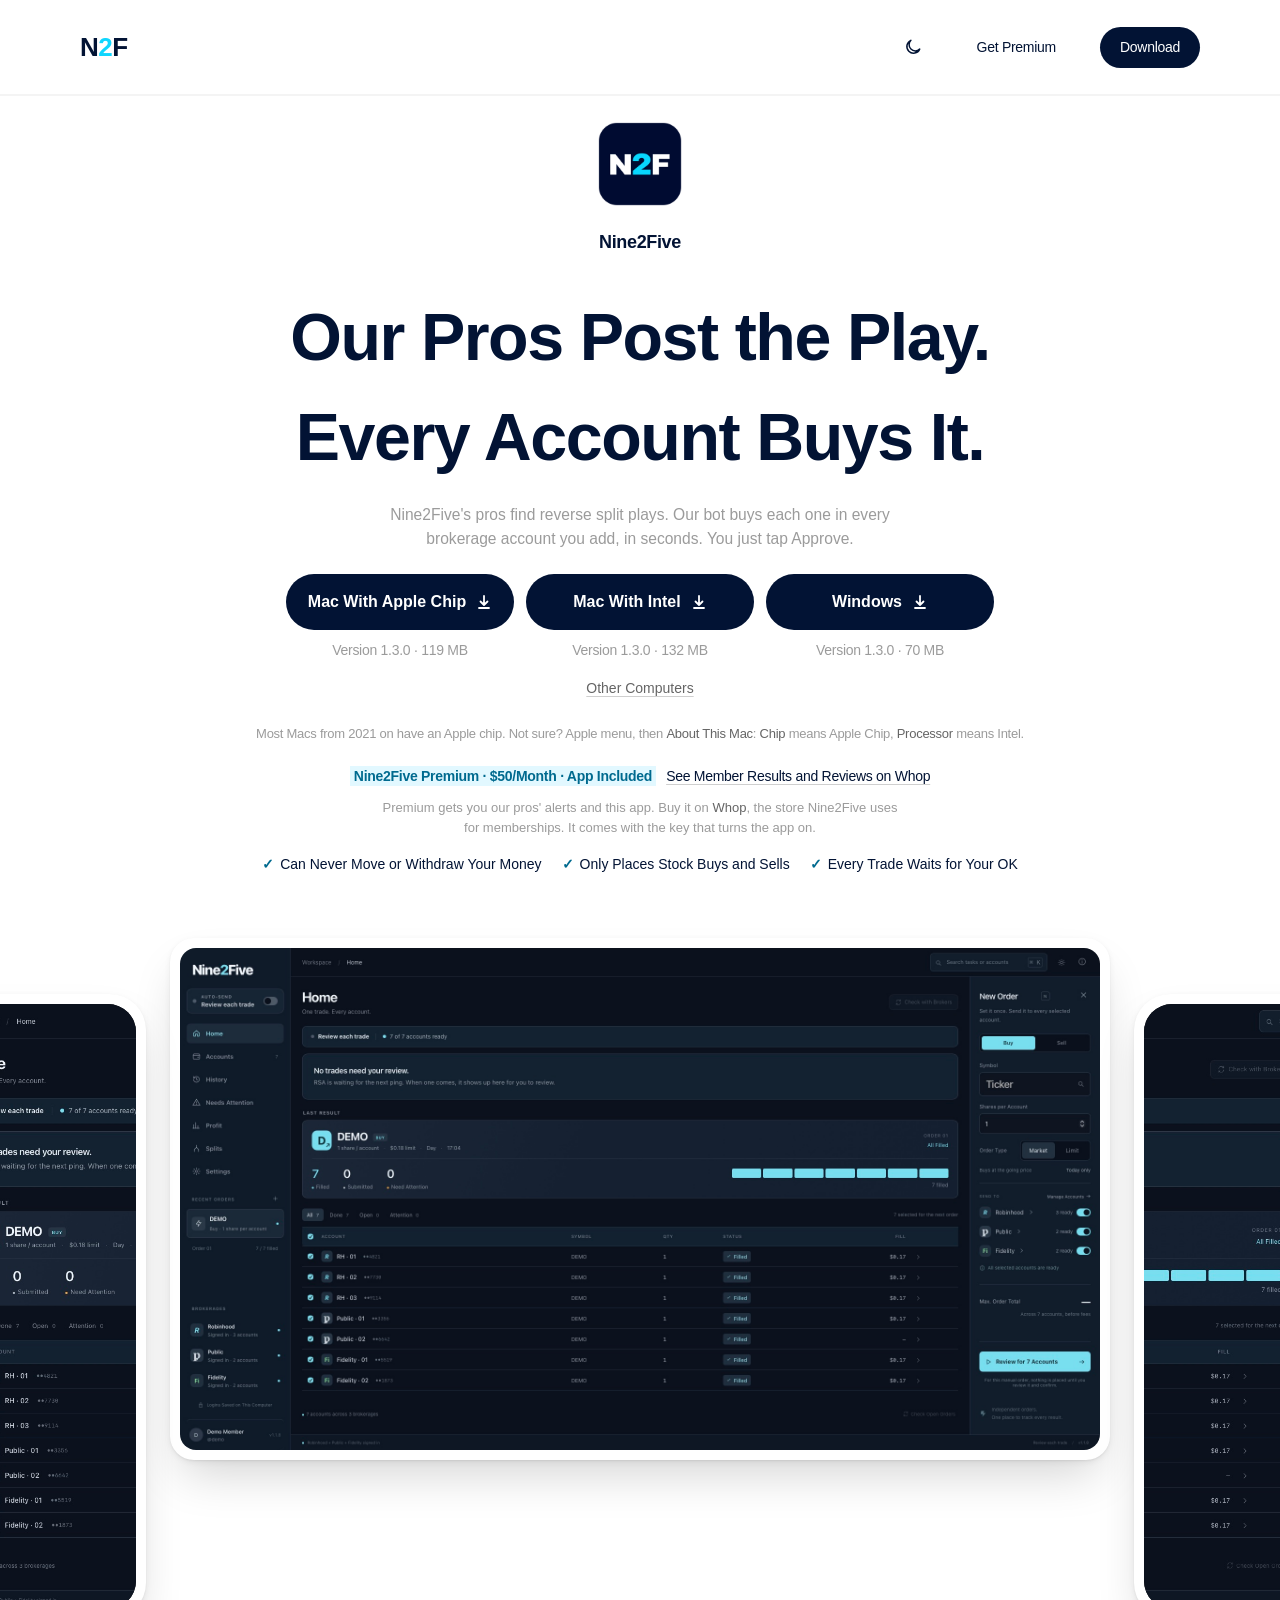
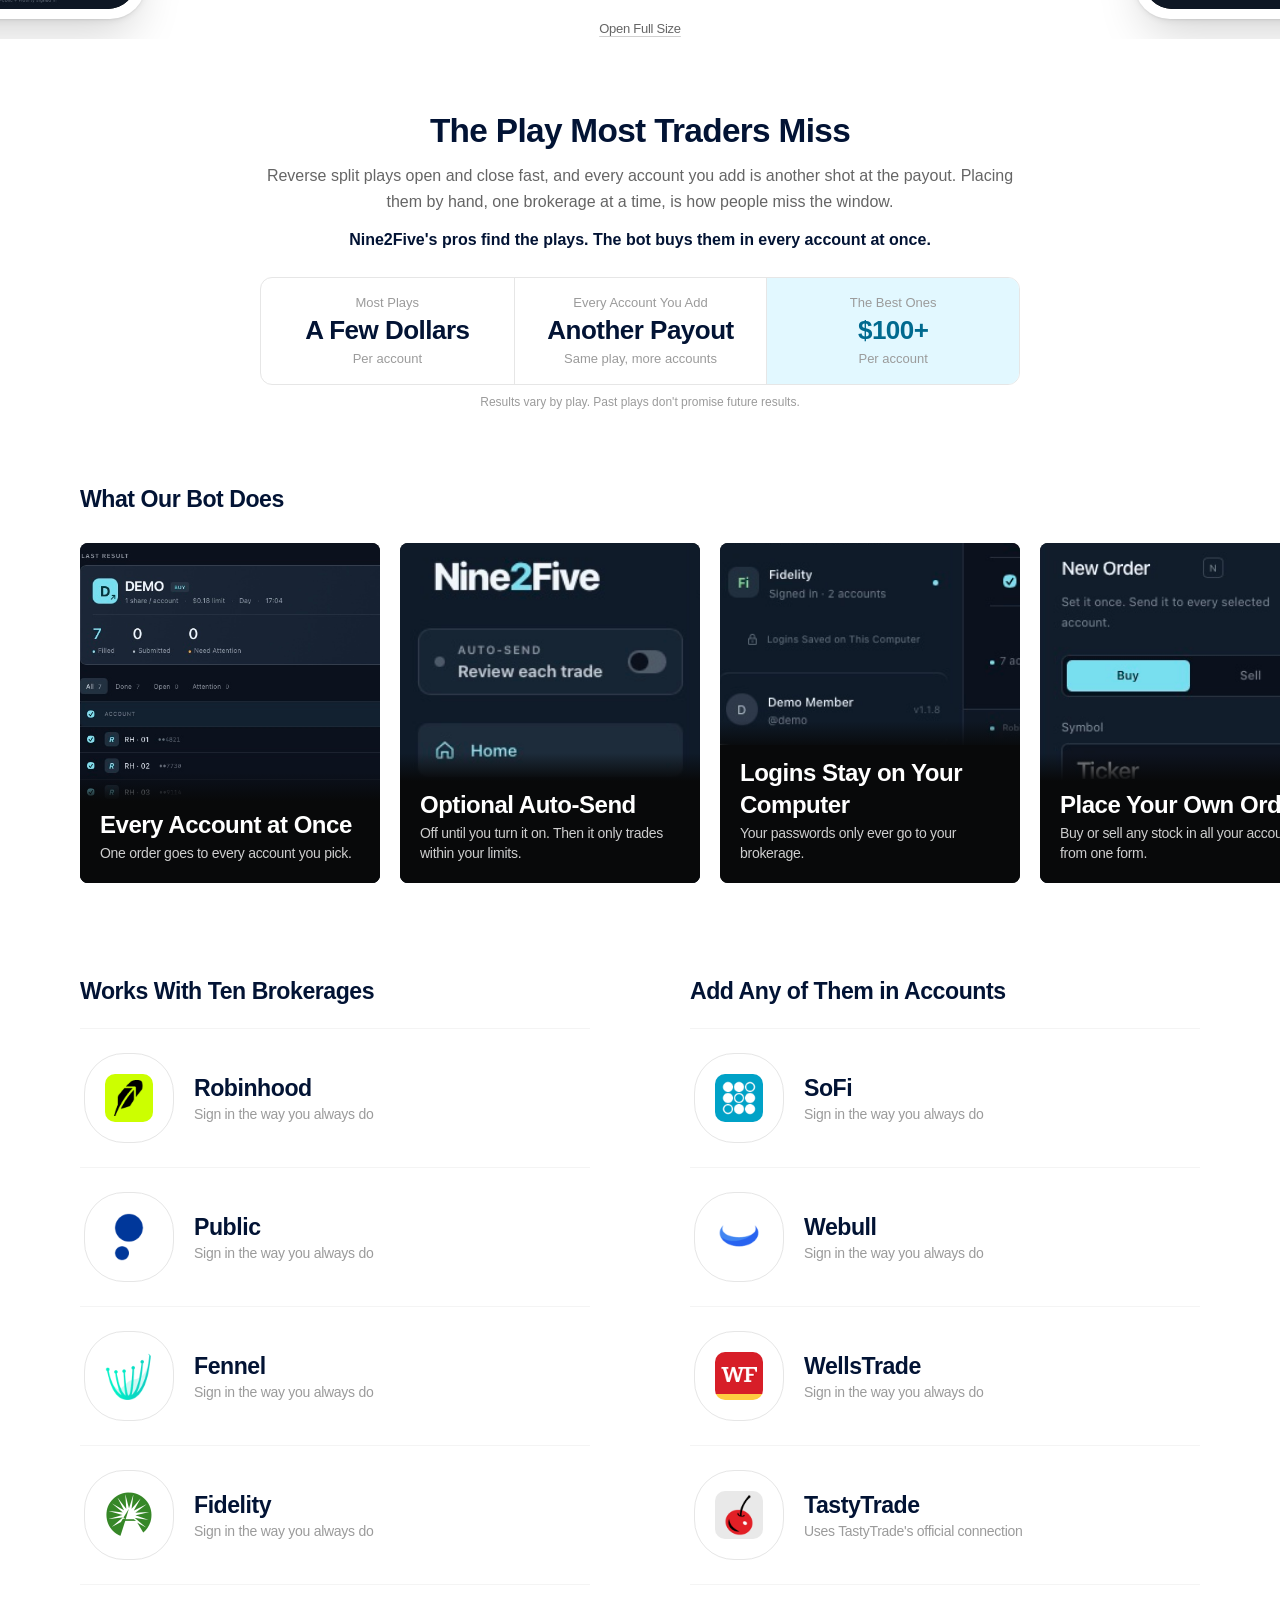
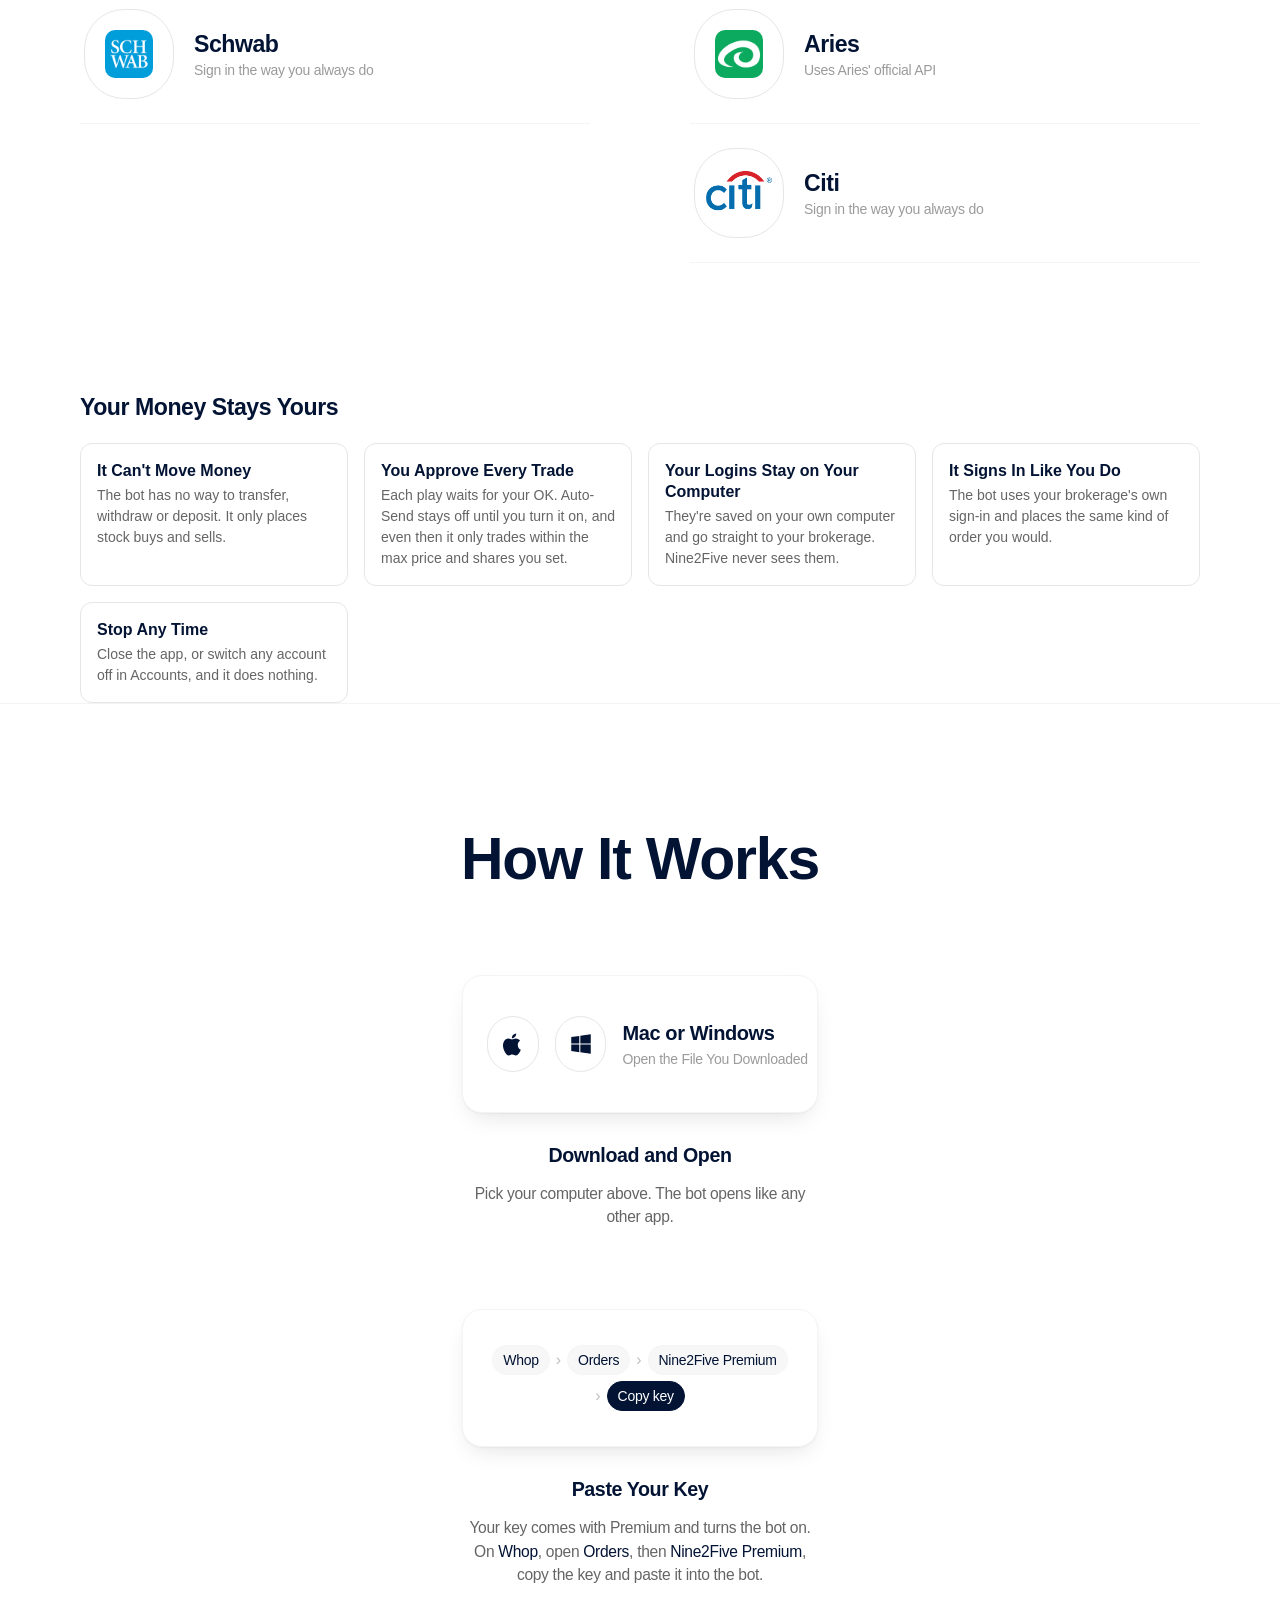
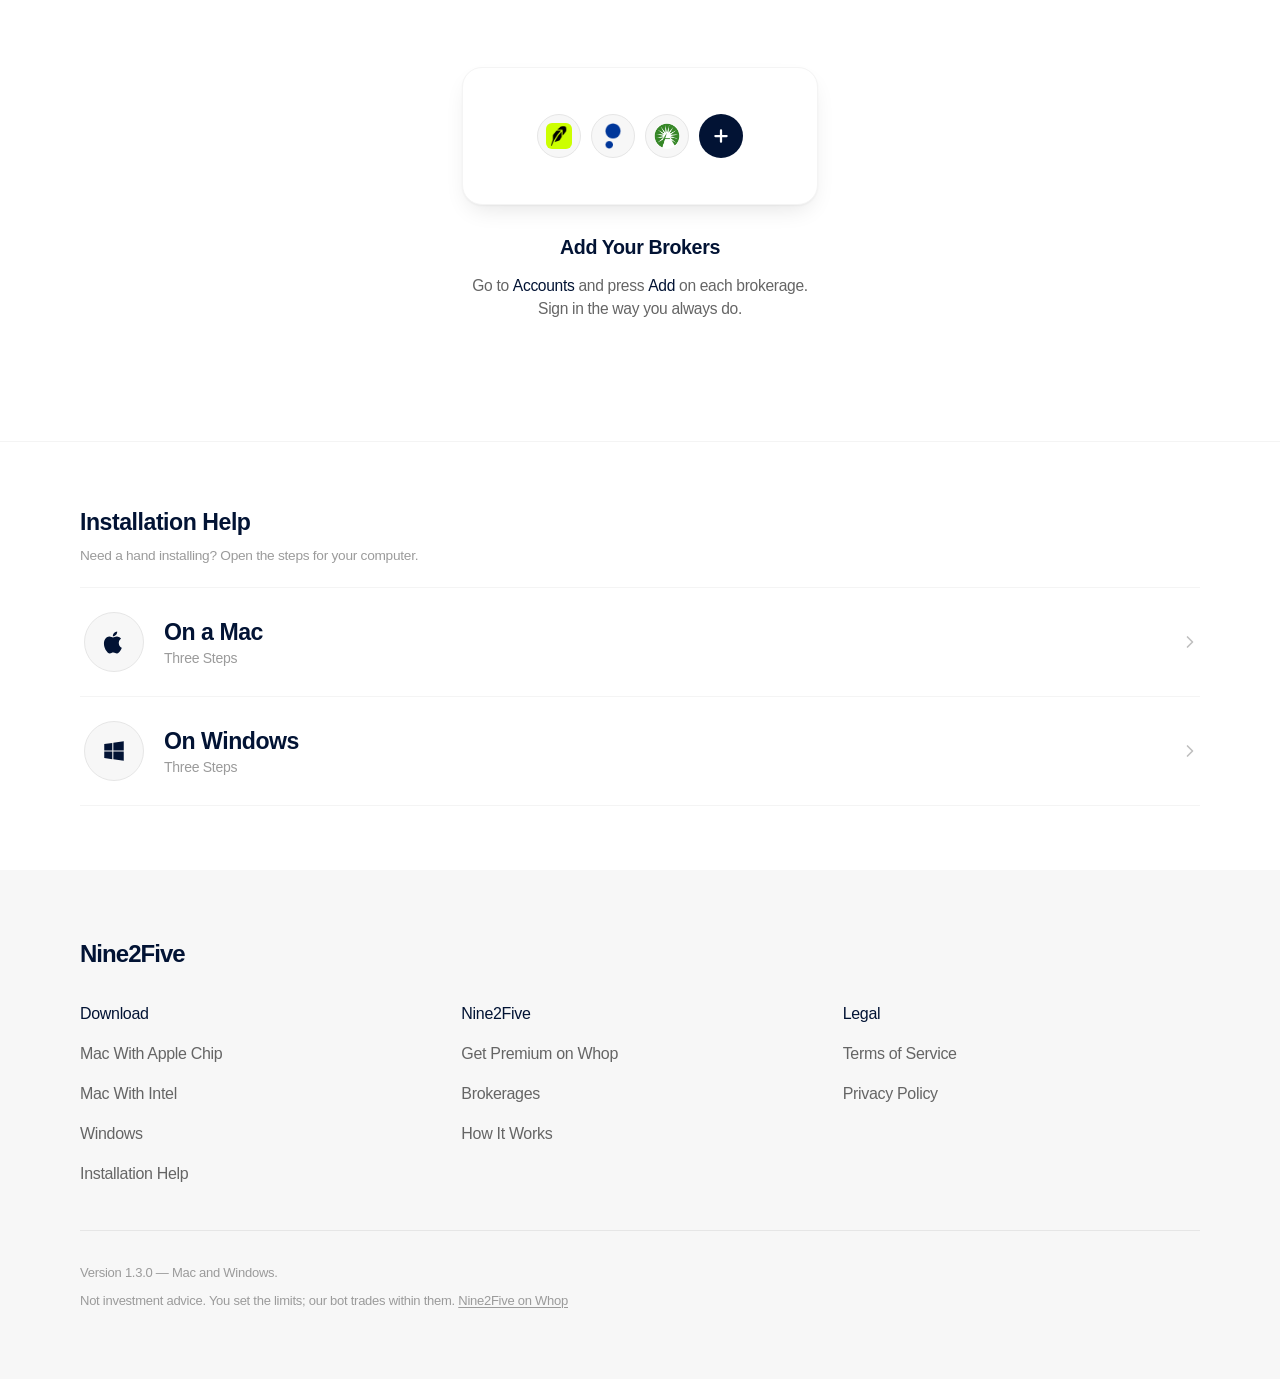
==== commit b4eb0ad4: "RSA 1.3.0" ====
--- a/index.html
+++ b/index.html
@@ -354,17 +354,17 @@
       <div class="collapsible" id="dl-list">
         <div class="dl-row" id="downloads">
           <div class="dl">
-            <a class="btn lg" id="dl-mac" href="https://github.com/p4rk3rs/rsa-download/releases/latest/download/RSA-1.2.6-mac-apple-silicon.dmg">Mac With Apple Chip
+            <a class="btn lg" id="dl-mac" href="https://github.com/p4rk3rs/rsa-download/releases/latest/download/RSA-1.3.0-mac-apple-silicon.dmg">Mac With Apple Chip
               <svg viewBox="0 0 16 16" fill="none" stroke="currentColor" stroke-width="1.8" stroke-linecap="round" stroke-linejoin="round" aria-hidden="true"><path d="M8 2v9M4.5 7.5 8 11l3.5-3.5M3 14h10"/></svg></a>
             <span class="meta"><span id="mac-ver">Latest version</span> &middot; <span id="mac-meta">117 MB</span></span>
           </div>
           <div class="dl">
-            <a class="btn lg" id="dl-mac-intel" href="https://github.com/p4rk3rs/rsa-download/releases/latest/download/RSA-1.2.6-mac-intel.dmg">Mac With Intel
+            <a class="btn lg" id="dl-mac-intel" href="https://github.com/p4rk3rs/rsa-download/releases/latest/download/RSA-1.3.0-mac-intel.dmg">Mac With Intel
               <svg viewBox="0 0 16 16" fill="none" stroke="currentColor" stroke-width="1.8" stroke-linecap="round" stroke-linejoin="round" aria-hidden="true"><path d="M8 2v9M4.5 7.5 8 11l3.5-3.5M3 14h10"/></svg></a>
             <span class="meta"><span id="mac-intel-ver">Latest version</span> &middot; <span id="mac-intel-meta">131 MB</span></span>
           </div>
           <div class="dl">
-            <a class="btn lg" id="dl-win" href="https://github.com/p4rk3rs/rsa-download/releases/latest/download/RSA-1.2.6-windows-setup.exe">Windows
+            <a class="btn lg" id="dl-win" href="https://github.com/p4rk3rs/rsa-download/releases/latest/download/RSA-1.3.0-windows-setup.exe">Windows
               <svg viewBox="0 0 16 16" fill="none" stroke="currentColor" stroke-width="1.8" stroke-linecap="round" stroke-linejoin="round" aria-hidden="true"><path d="M8 2v9M4.5 7.5 8 11l3.5-3.5M3 14h10"/></svg></a>
             <span class="meta"><span id="win-ver">Latest version</span> &middot; <span id="win-meta">69 MB</span></span>
           </div>
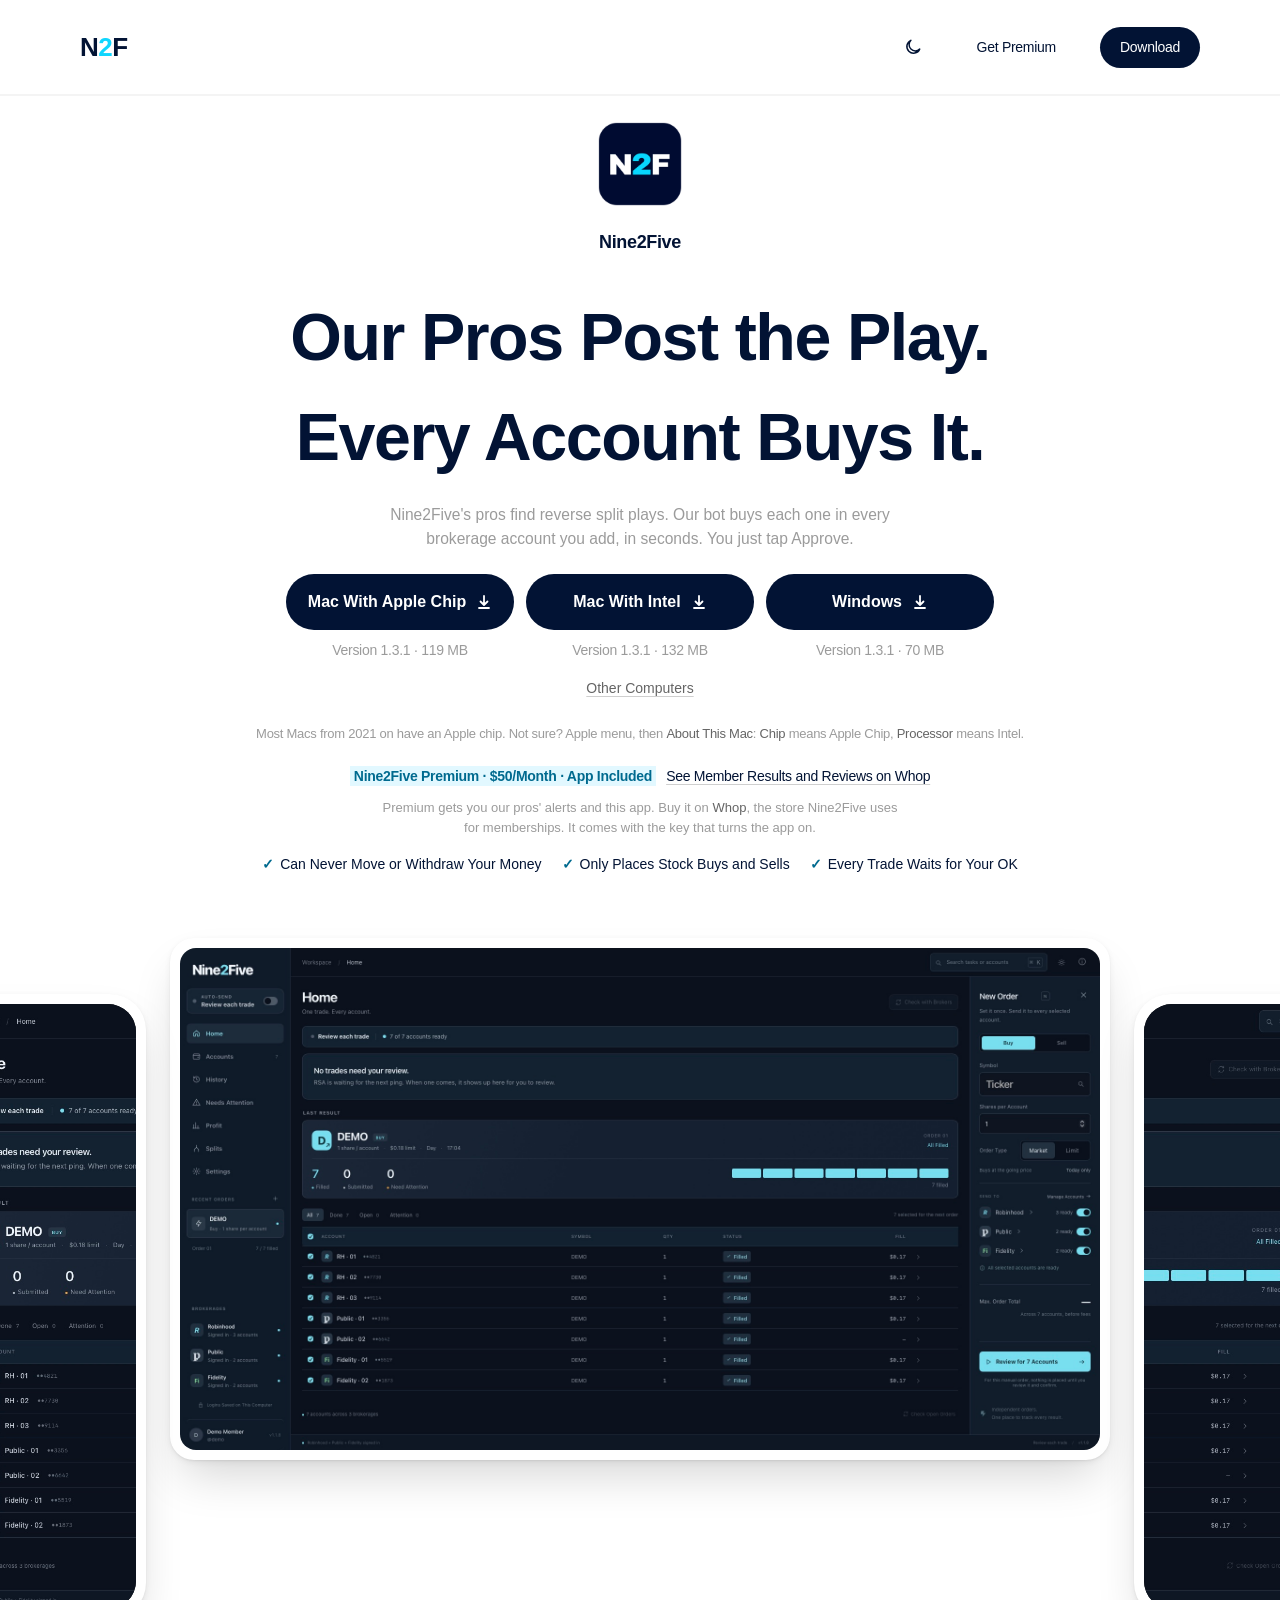
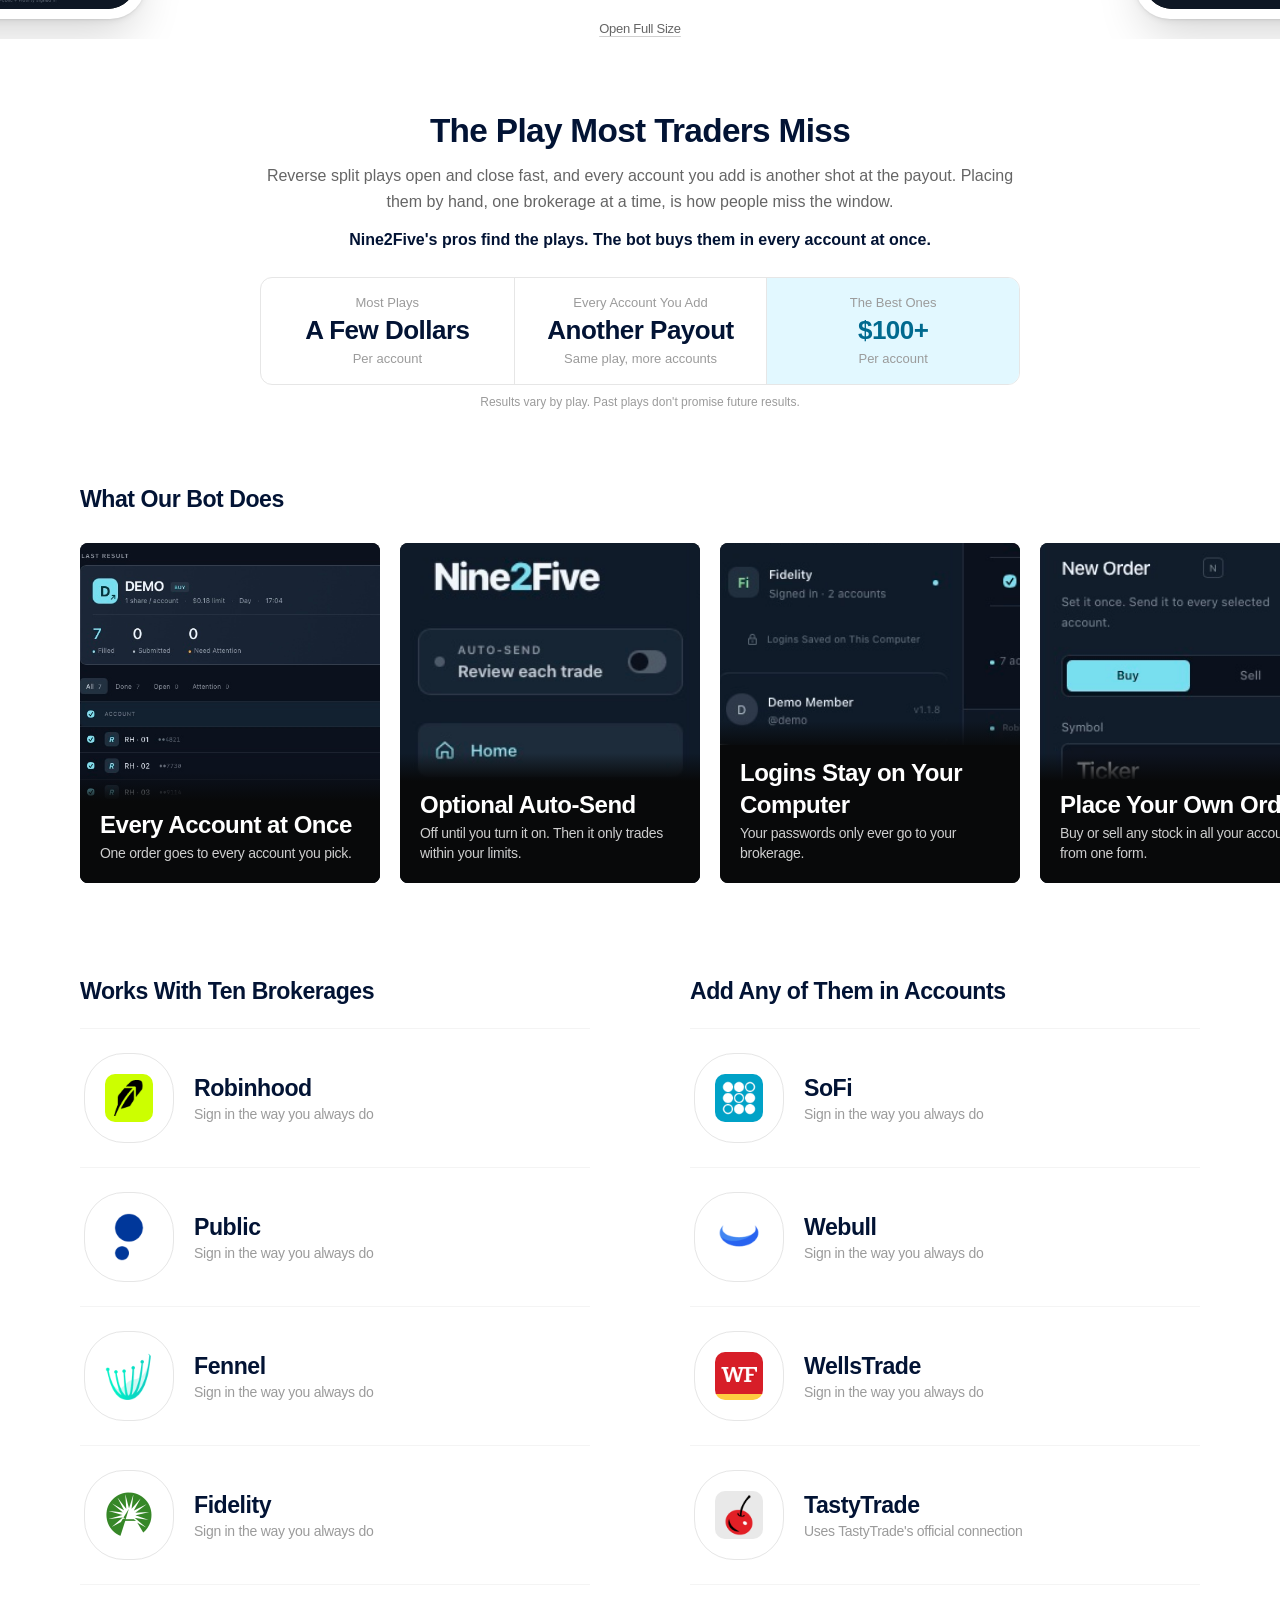
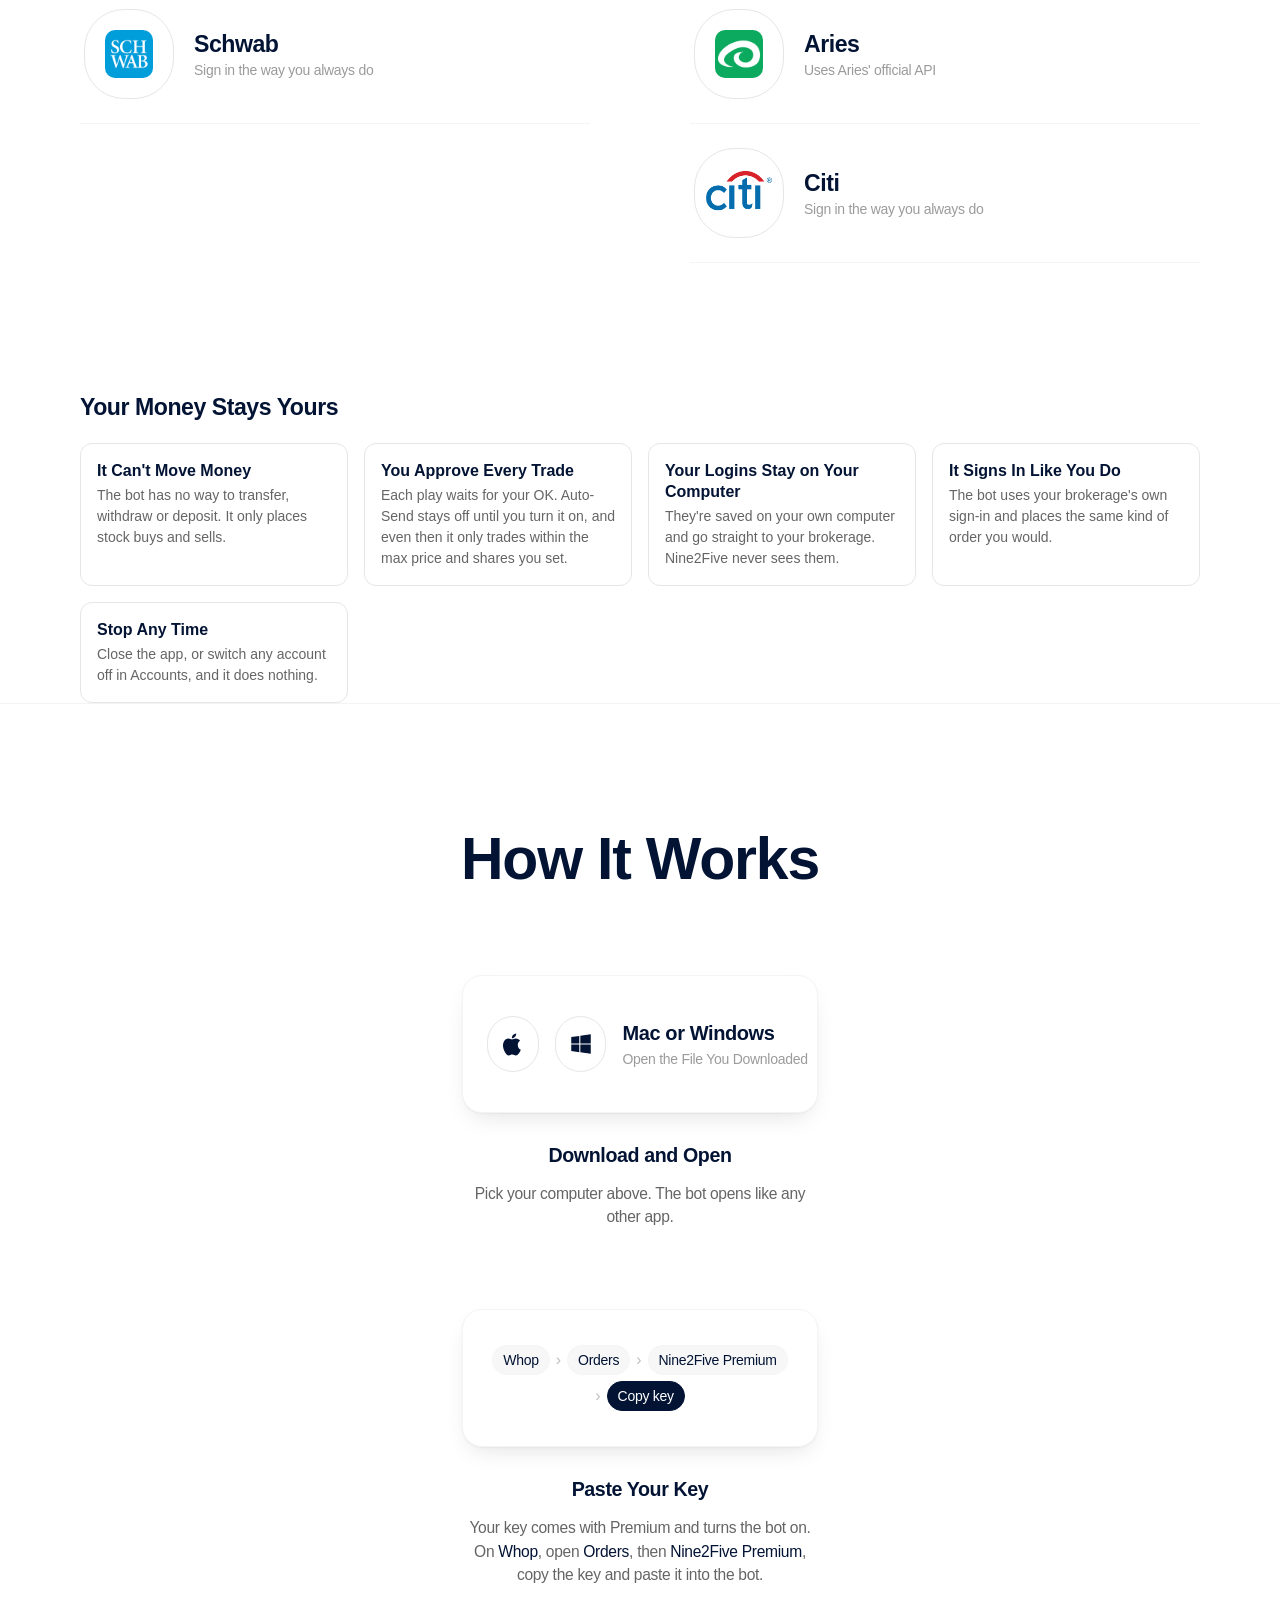
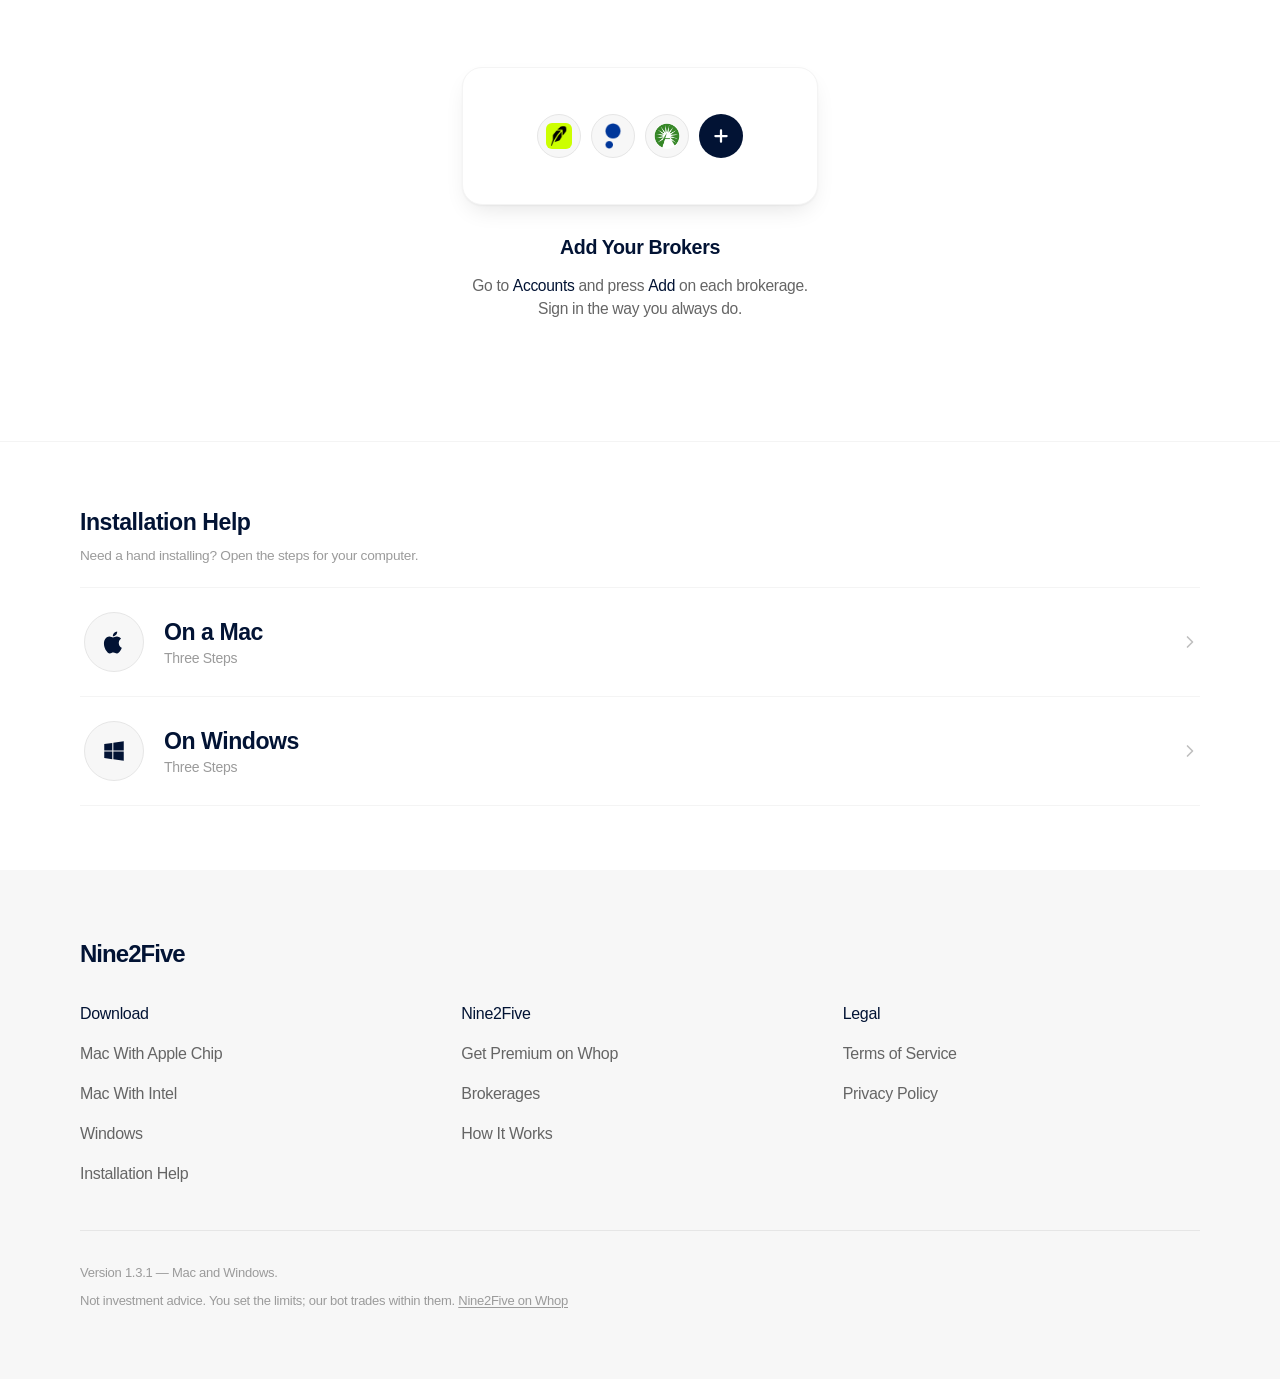
==== commit 09068200: "RSA 1.3.1" ====
--- a/index.html
+++ b/index.html
@@ -354,17 +354,17 @@
       <div class="collapsible" id="dl-list">
         <div class="dl-row" id="downloads">
           <div class="dl">
-            <a class="btn lg" id="dl-mac" href="https://github.com/p4rk3rs/rsa-download/releases/latest/download/RSA-1.3.0-mac-apple-silicon.dmg">Mac With Apple Chip
+            <a class="btn lg" id="dl-mac" href="https://github.com/p4rk3rs/rsa-download/releases/latest/download/RSA-1.3.1-mac-apple-silicon.dmg">Mac With Apple Chip
               <svg viewBox="0 0 16 16" fill="none" stroke="currentColor" stroke-width="1.8" stroke-linecap="round" stroke-linejoin="round" aria-hidden="true"><path d="M8 2v9M4.5 7.5 8 11l3.5-3.5M3 14h10"/></svg></a>
             <span class="meta"><span id="mac-ver">Latest version</span> &middot; <span id="mac-meta">117 MB</span></span>
           </div>
           <div class="dl">
-            <a class="btn lg" id="dl-mac-intel" href="https://github.com/p4rk3rs/rsa-download/releases/latest/download/RSA-1.3.0-mac-intel.dmg">Mac With Intel
+            <a class="btn lg" id="dl-mac-intel" href="https://github.com/p4rk3rs/rsa-download/releases/latest/download/RSA-1.3.1-mac-intel.dmg">Mac With Intel
               <svg viewBox="0 0 16 16" fill="none" stroke="currentColor" stroke-width="1.8" stroke-linecap="round" stroke-linejoin="round" aria-hidden="true"><path d="M8 2v9M4.5 7.5 8 11l3.5-3.5M3 14h10"/></svg></a>
             <span class="meta"><span id="mac-intel-ver">Latest version</span> &middot; <span id="mac-intel-meta">131 MB</span></span>
           </div>
           <div class="dl">
-            <a class="btn lg" id="dl-win" href="https://github.com/p4rk3rs/rsa-download/releases/latest/download/RSA-1.3.0-windows-setup.exe">Windows
+            <a class="btn lg" id="dl-win" href="https://github.com/p4rk3rs/rsa-download/releases/latest/download/RSA-1.3.1-windows-setup.exe">Windows
               <svg viewBox="0 0 16 16" fill="none" stroke="currentColor" stroke-width="1.8" stroke-linecap="round" stroke-linejoin="round" aria-hidden="true"><path d="M8 2v9M4.5 7.5 8 11l3.5-3.5M3 14h10"/></svg></a>
             <span class="meta"><span id="win-ver">Latest version</span> &middot; <span id="win-meta">69 MB</span></span>
           </div>
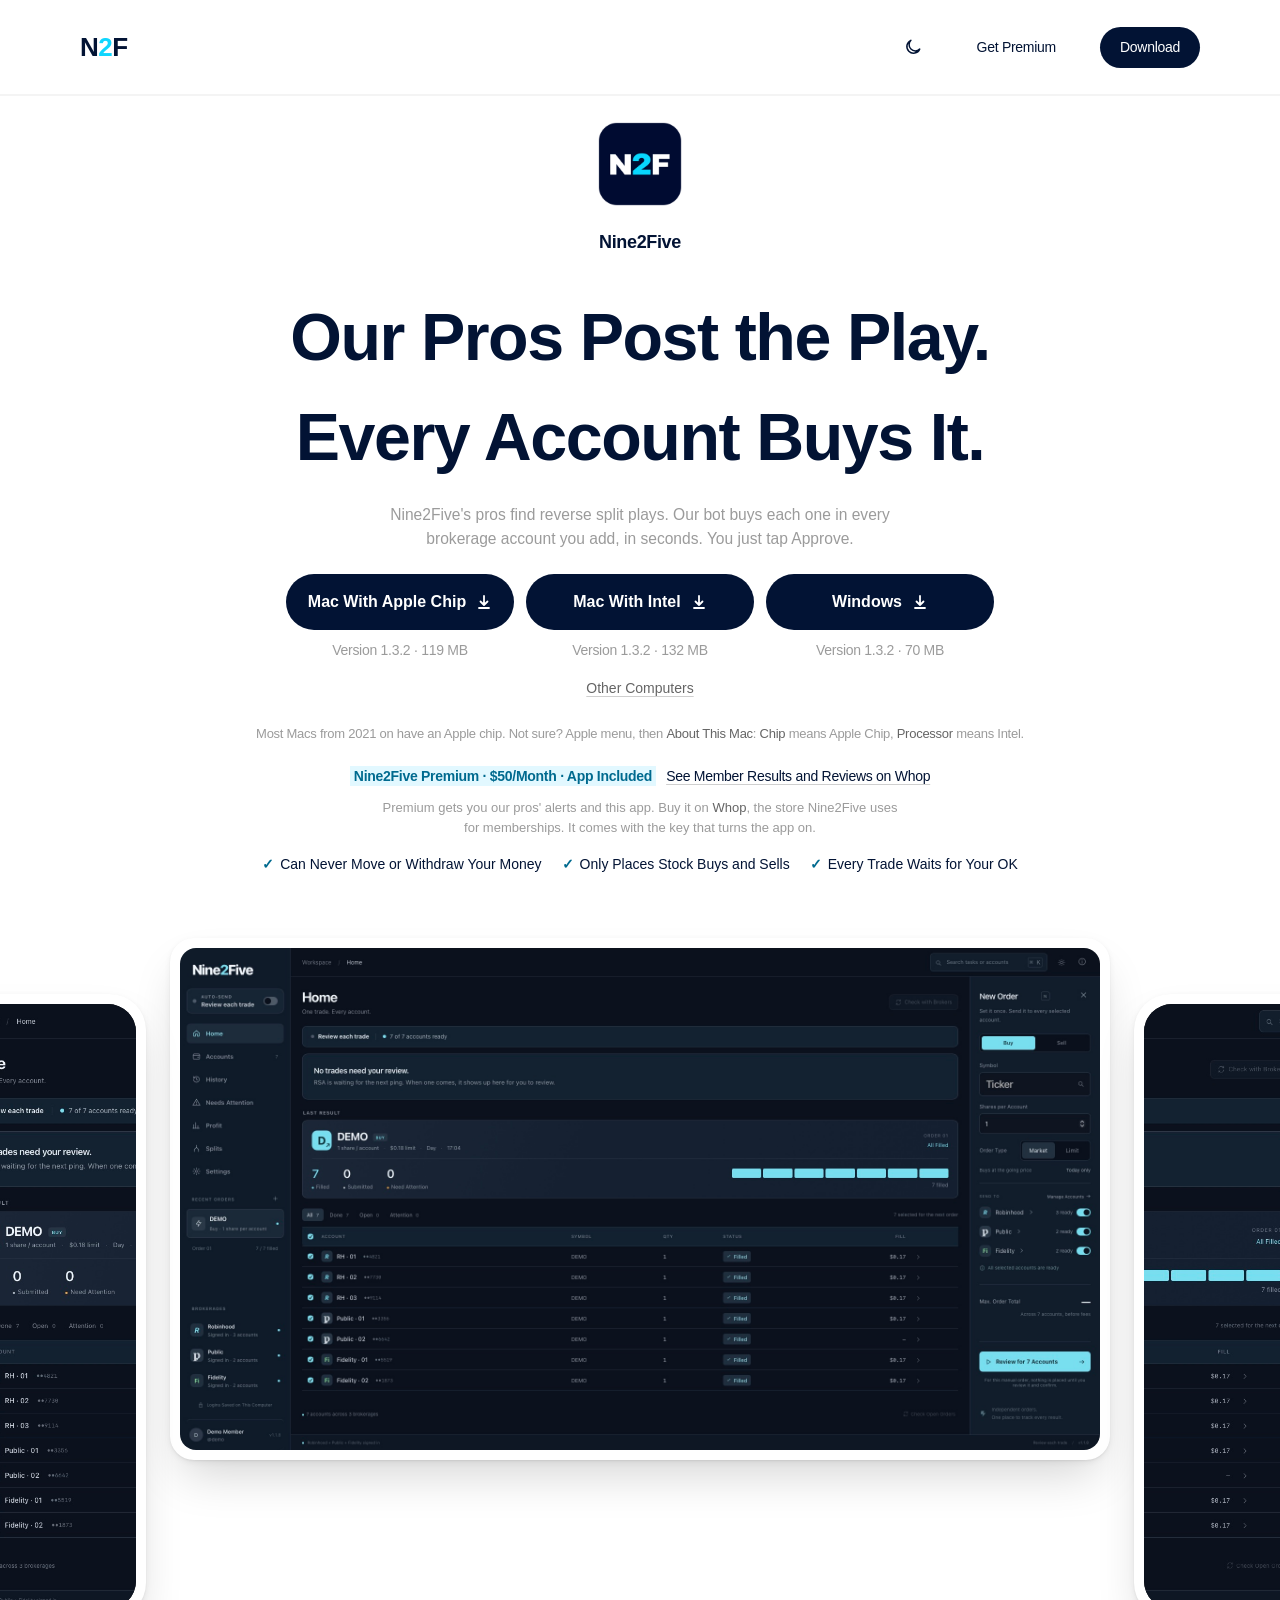
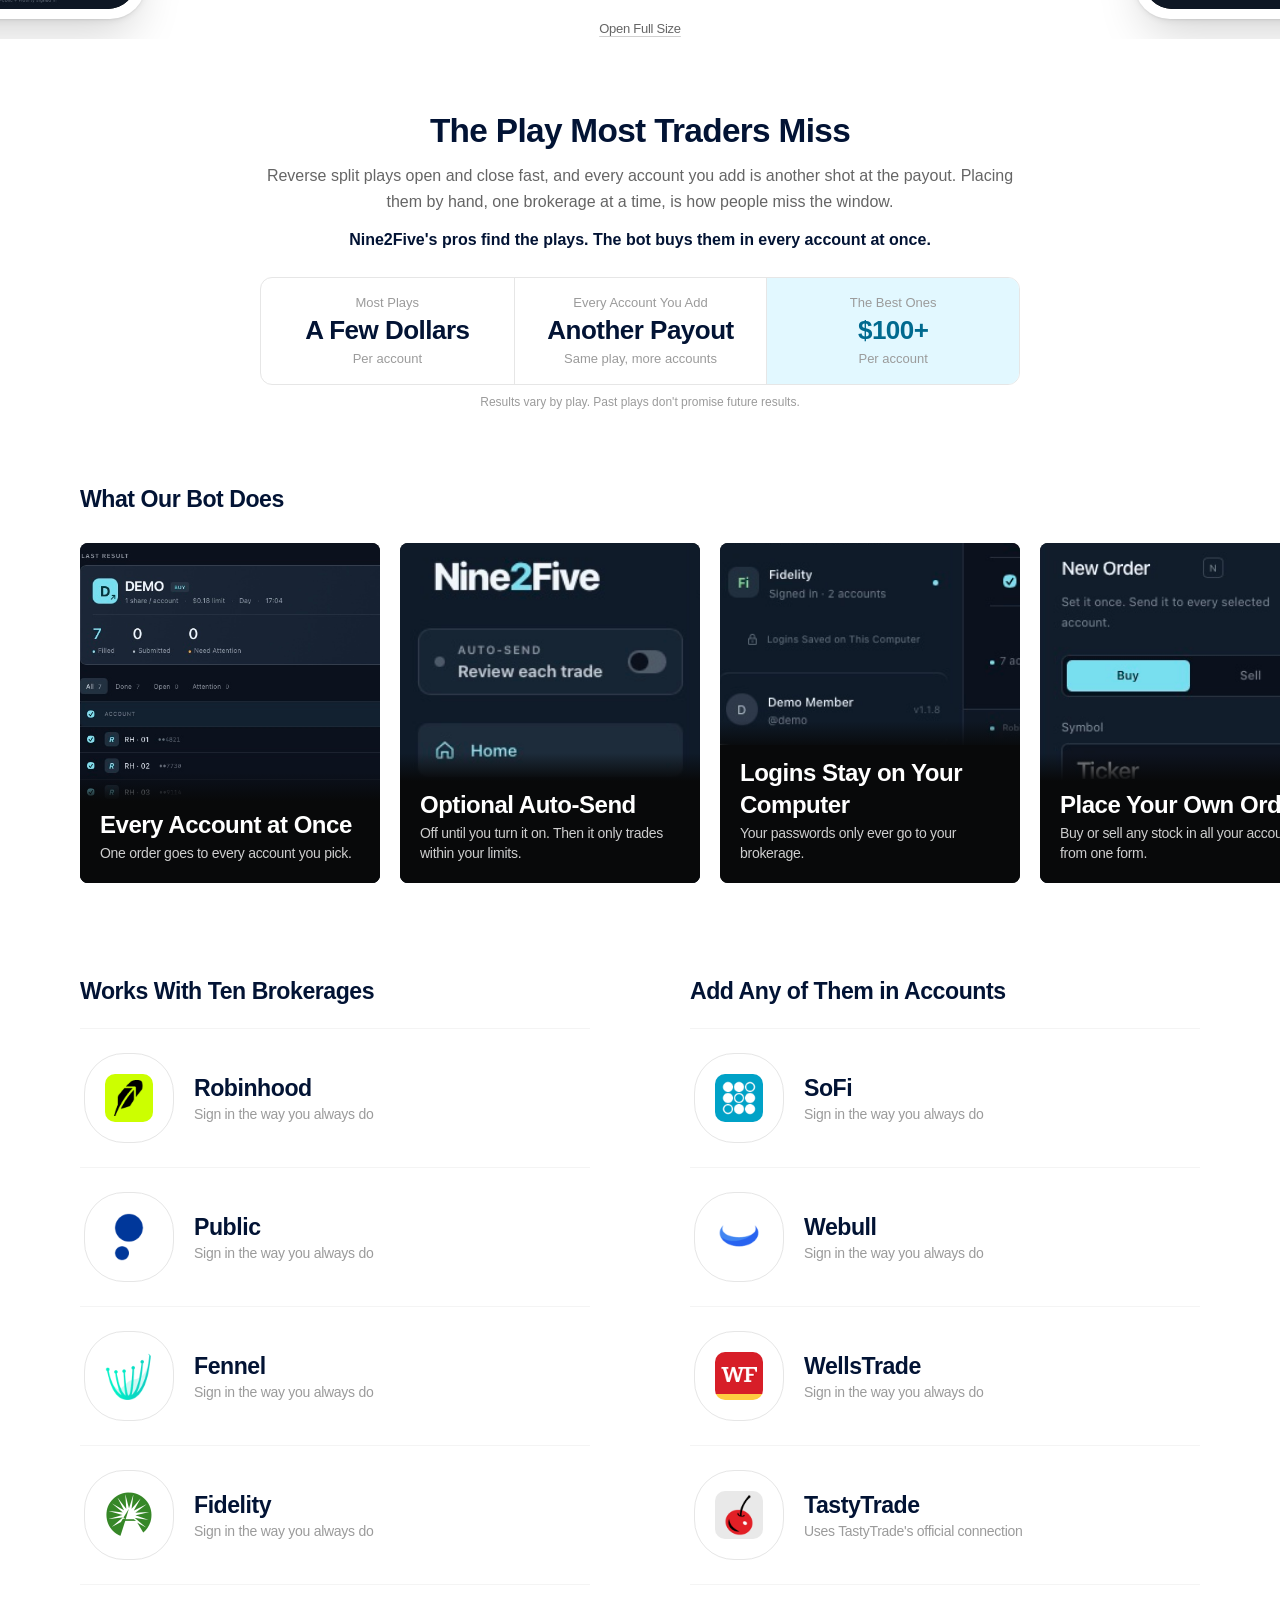
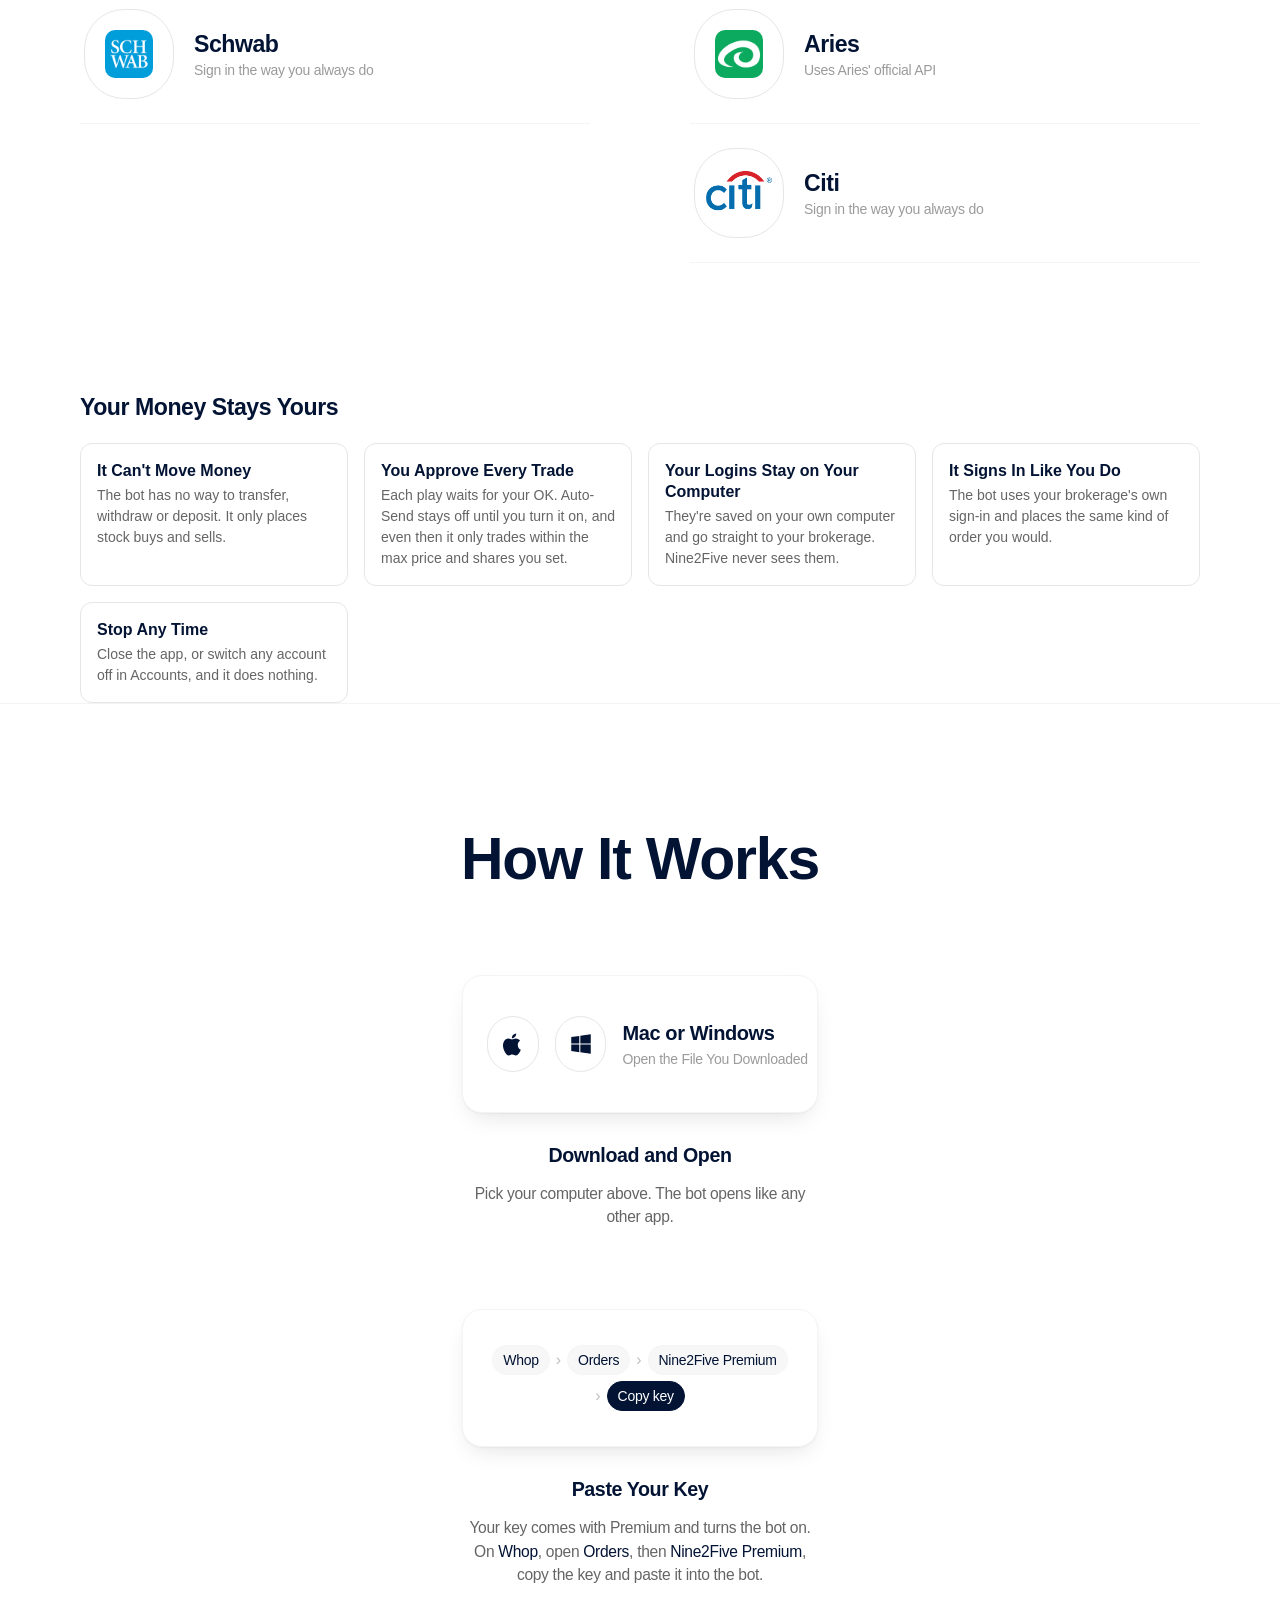
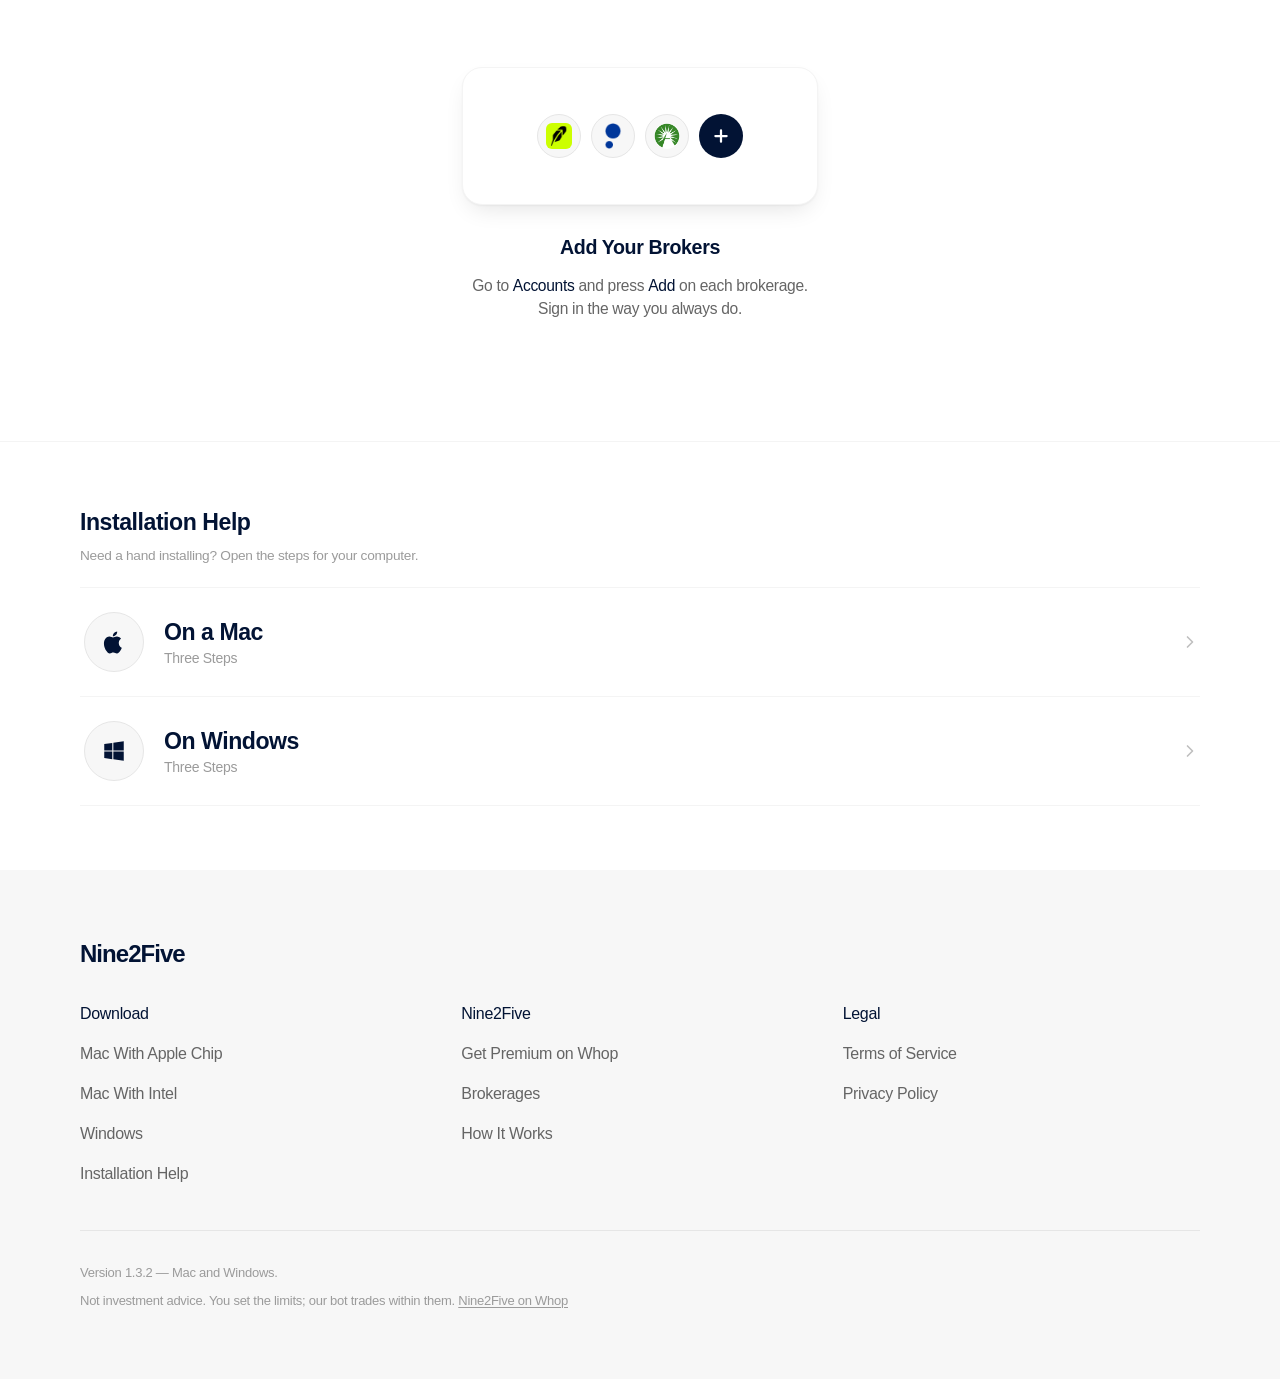
==== commit 48548d8f: "RSA 1.3.2" ====
--- a/index.html
+++ b/index.html
@@ -354,17 +354,17 @@
       <div class="collapsible" id="dl-list">
         <div class="dl-row" id="downloads">
           <div class="dl">
-            <a class="btn lg" id="dl-mac" href="https://github.com/p4rk3rs/rsa-download/releases/latest/download/RSA-1.3.1-mac-apple-silicon.dmg">Mac With Apple Chip
+            <a class="btn lg" id="dl-mac" href="https://github.com/p4rk3rs/rsa-download/releases/latest/download/RSA-1.3.2-mac-apple-silicon.dmg">Mac With Apple Chip
               <svg viewBox="0 0 16 16" fill="none" stroke="currentColor" stroke-width="1.8" stroke-linecap="round" stroke-linejoin="round" aria-hidden="true"><path d="M8 2v9M4.5 7.5 8 11l3.5-3.5M3 14h10"/></svg></a>
             <span class="meta"><span id="mac-ver">Latest version</span> &middot; <span id="mac-meta">117 MB</span></span>
           </div>
           <div class="dl">
-            <a class="btn lg" id="dl-mac-intel" href="https://github.com/p4rk3rs/rsa-download/releases/latest/download/RSA-1.3.1-mac-intel.dmg">Mac With Intel
+            <a class="btn lg" id="dl-mac-intel" href="https://github.com/p4rk3rs/rsa-download/releases/latest/download/RSA-1.3.2-mac-intel.dmg">Mac With Intel
               <svg viewBox="0 0 16 16" fill="none" stroke="currentColor" stroke-width="1.8" stroke-linecap="round" stroke-linejoin="round" aria-hidden="true"><path d="M8 2v9M4.5 7.5 8 11l3.5-3.5M3 14h10"/></svg></a>
             <span class="meta"><span id="mac-intel-ver">Latest version</span> &middot; <span id="mac-intel-meta">131 MB</span></span>
           </div>
           <div class="dl">
-            <a class="btn lg" id="dl-win" href="https://github.com/p4rk3rs/rsa-download/releases/latest/download/RSA-1.3.1-windows-setup.exe">Windows
+            <a class="btn lg" id="dl-win" href="https://github.com/p4rk3rs/rsa-download/releases/latest/download/RSA-1.3.2-windows-setup.exe">Windows
               <svg viewBox="0 0 16 16" fill="none" stroke="currentColor" stroke-width="1.8" stroke-linecap="round" stroke-linejoin="round" aria-hidden="true"><path d="M8 2v9M4.5 7.5 8 11l3.5-3.5M3 14h10"/></svg></a>
             <span class="meta"><span id="win-ver">Latest version</span> &middot; <span id="win-meta">69 MB</span></span>
           </div>
